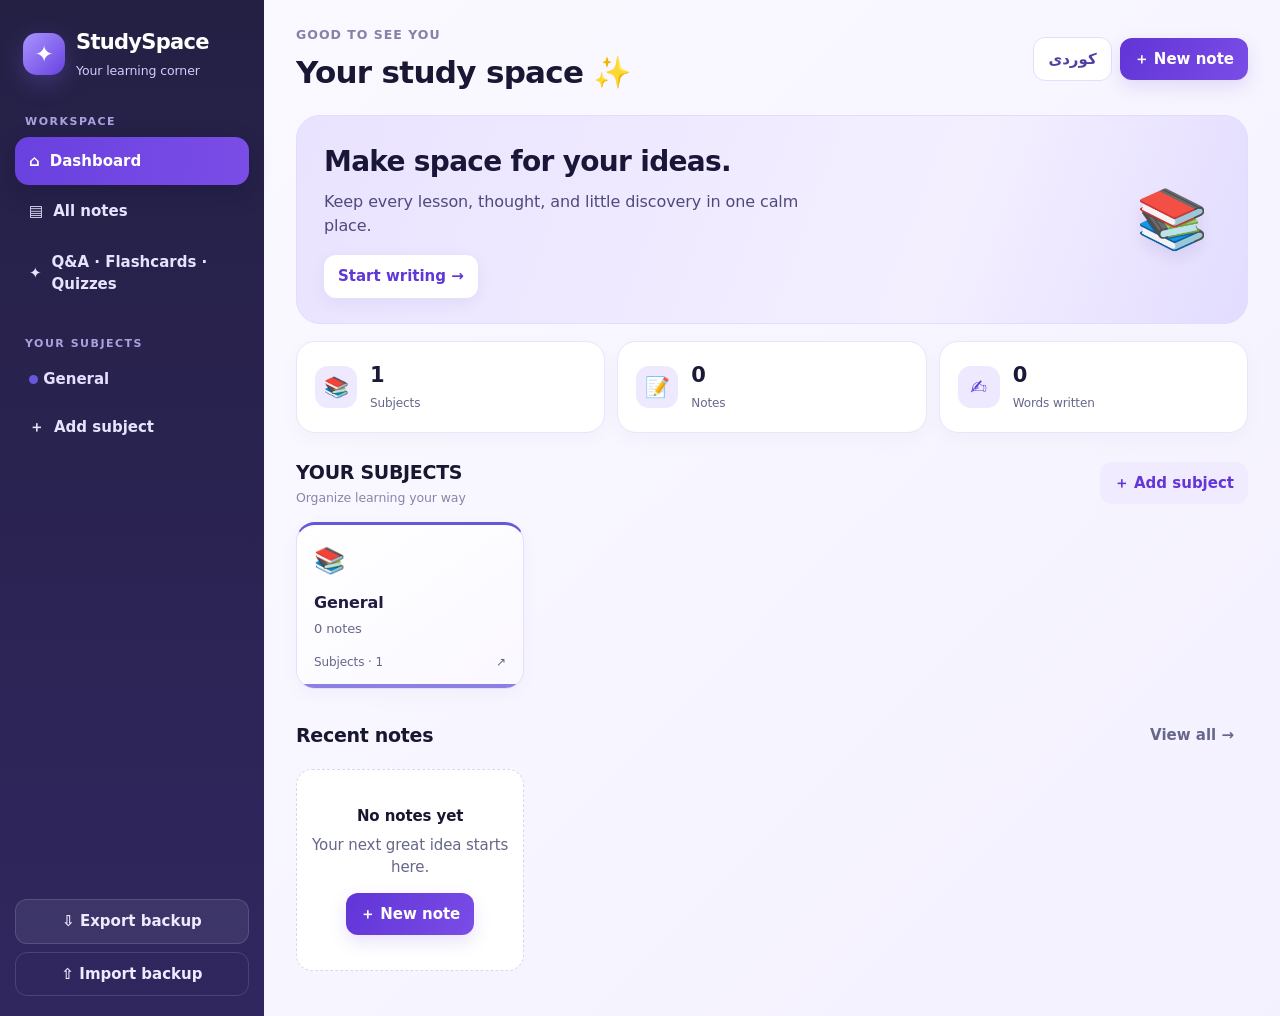
==== index.html @ 2d8bb954 "Add files via upload" ====
<!doctype html>
<html lang="en">
<head>
<meta charset="utf-8">
<meta name="viewport" content="width=device-width, initial-scale=1">
<meta name="theme-color" content="#6757d9">
<title>StudySpace — Your learning corner</title>
<style>
:root{--bg:#f7f7f9;--panel:#fff;--ink:#22232b;--muted:#777987;--line:#e8e8ed;--accent:#6558d3;--accent2:#9185f0;--soft:#efedff;--shadow:0 10px 28px #24243a0a}
*{box-sizing:border-box}body{margin:0;background:var(--bg);color:var(--ink);font:15px/1.5 Inter,ui-sans-serif,system-ui,-apple-system,Segoe UI,Roboto,sans-serif;letter-spacing:-.1px}button,input,textarea,select{font:inherit}button{cursor:pointer;border:0;border-radius:12px;padding:10px 14px;background:var(--soft);color:var(--accent);font-weight:650}button.primary{background:var(--accent);color:white}button.ghost{background:transparent;color:var(--muted)}button.danger{color:#c03a57;background:#fff0f3}.app{min-height:100vh;display:grid;grid-template-columns:250px 1fr}.sidebar{background:#fff;border-right:1px solid var(--line);padding:24px 16px;display:flex;flex-direction:column;gap:22px}.brand{display:flex;gap:11px;align-items:center;padding:0 8px}.logo{width:42px;height:42px;background:linear-gradient(135deg,#6757d9,#a69afa);border-radius:14px;color:white;display:grid;place-items:center;font-size:23px;box-shadow:0 8px 20px #6757d933}.brand h1{font-size:18px;margin:0}.brand small{color:var(--muted)}.nav-label{font-size:11px;letter-spacing:1.5px;color:#9a9caf;font-weight:800;padding:0 10px;margin-bottom:6px}.navbtn{display:flex;width:100%;gap:10px;align-items:center;text-align:left;background:transparent;color:#656980;padding:12px;border-radius:12px;margin:2px 0}.navbtn.active{background:var(--soft);color:var(--accent);font-weight:750}.navbtn:hover,.subject-row button:first-child:hover{background:#f0eff8}.subjects{display:flex;flex-direction:column;gap:3px}.subject-row{display:flex;align-items:center;gap:7px}.subject-row button:first-child{flex:1;text-align:left;background:transparent;color:#62657b;font-weight:550;overflow:hidden;text-overflow:ellipsis}.subject-row button:first-child.active{background:#f4f2ff;color:var(--accent)}.dot{width:9px;height:9px;border-radius:50%;display:inline-block;flex-shrink:0}.side-bottom{margin-top:auto;display:grid;gap:8px}.main{min-width:0;padding:30px clamp(16px,4vw,52px) 48px;max-width:1500px;width:100%;margin:0 auto}.topbar{display:flex;justify-content:space-between;align-items:center;gap:12px;margin-bottom:30px}.greeting small{color:var(--muted)}.greeting h2{font-size:clamp(23px,3vw,31px);margin:3px 0 0;letter-spacing:-.7px}.top-actions{display:flex;gap:8px;align-items:center}.lang{background:white;border:1px solid var(--line);color:var(--ink)}.search{display:flex;align-items:center;gap:8px;background:#fff;border:1px solid var(--line);border-radius:14px;padding:0 13px;max-width:350px;width:100%}.search input{border:0;outline:0;padding:12px 0;width:100%;background:transparent}.welcome{border-radius:24px;padding:30px 32px;background:radial-gradient(circle at 90% 15%,#b8adff66,transparent 32%),linear-gradient(115deg,#5145c7,#8174e8);color:white;display:flex;justify-content:space-between;align-items:center;gap:20px;box-shadow:0 16px 30px #6757d926}.welcome h3{font-size:22px;margin:0 0 7px}.welcome p{margin:0;color:#eeebff;max-width:480px}.welcome button{background:white;color:var(--accent);margin-top:17px}.welcome-art{font-size:64px;opacity:.92;padding:0 12px}.section-head{display:flex;align-items:center;justify-content:space-between;gap:12px;margin:28px 0 14px}.section-head h3{margin:0;font-size:18px}.section-head small{color:var(--muted)}.stats{display:grid;grid-template-columns:repeat(3,minmax(0,1fr));gap:14px;margin-top:18px}.stat,.subject-card,.note-card{background:white;border:1px solid var(--line);border-radius:18px;padding:18px;box-shadow:var(--shadow)}.stat{display:flex;align-items:center;gap:13px}.stat-icon{width:42px;height:42px;display:grid;place-items:center;border-radius:13px;background:var(--soft);font-size:20px}.stat strong{display:block;font-size:21px}.stat span{color:var(--muted);font-size:12px}.subject-grid,.note-grid{display:grid;grid-template-columns:repeat(auto-fill,minmax(190px,1fr));gap:14px}.subject-card{cursor:pointer;transition:.15s;border-top:3px solid var(--card-color,var(--accent))}.subject-card:hover,.note-card:hover{transform:translateY(-2px)}.subject-card .emoji{font-size:25px}.subject-card h4{margin:12px 0 4px;font-size:16px}.subject-card p,.note-card p{color:var(--muted);font-size:13px;margin:0}.subject-card footer{display:flex;justify-content:space-between;align-items:center;margin-top:18px;color:var(--muted);font-size:12px}.note-card{cursor:pointer}.note-card h4{margin:0 0 8px}.note-card .preview{white-space:pre-wrap;display:-webkit-box;-webkit-line-clamp:3;-webkit-box-orient:vertical;overflow:hidden;min-height:54px}.note-card footer{display:flex;justify-content:space-between;gap:8px;align-items:center;margin-top:16px;color:var(--muted);font-size:12px}.empty{padding:35px 15px;text-align:center;color:var(--muted);background:#fff;border:1px dashed #d9d7ec;border-radius:16px}.empty strong{display:block;color:var(--ink);margin-bottom:6px}.hidden{display:none!important}.editor{background:white;border:1px solid var(--line);border-radius:18px;overflow:hidden;box-shadow:var(--shadow)}.editor-head{padding:14px;display:flex;gap:9px;align-items:center;flex-wrap:wrap;border-bottom:1px solid var(--line)}.editor-head input{flex:1;min-width:150px;border:1px solid var(--line);border-radius:10px;padding:10px 12px;outline-color:var(--accent)}.editor-head select{border:1px solid var(--line);border-radius:10px;padding:10px;background:#fff;max-width:180px}.toolbar{padding:12px 14px;display:flex;gap:7px;flex-wrap:wrap;border-bottom:1px solid var(--line);align-items:center;background:#fdfdff}.toolbar button{padding:8px 11px;font-size:13px;border:1px solid transparent}.toolbar button:hover{background:#e7e3ff}.toolbar .tool-divider{height:25px;width:1px;background:var(--line);margin:0 3px}.toolbar button.selected{background:var(--accent);color:white}.toolbar input[type=color]{width:34px;height:34px;border:0;padding:0;background:none}.write-area{padding:18px;display:grid;grid-template-columns:1fr;gap:12px}.write-area textarea,.rich-editor{width:100%;min-height:250px;resize:vertical;border:1px solid var(--line);border-radius:14px;padding:18px;outline-color:var(--accent);line-height:1.85;font-size:16px;color:#292a36;background:#fff}.rich-editor:empty:before{content:attr(data-placeholder);color:#a0a1ae;pointer-events:none}.rich-editor:focus{border-color:#c8c1ff;box-shadow:0 0 0 3px #efedff}.rich-editor ul,.rich-editor ol{padding-left:25px}.rich-editor[contenteditable=true]{white-space:pre-wrap;overflow-wrap:anywhere}.canvas-wrap{border:1px solid var(--line);border-radius:12px;overflow:hidden;background-color:#fff;background-image:linear-gradient(#edf0f8 1px,transparent 1px);background-size:100% 30px;touch-action:none}.canvas-wrap canvas{width:100%;height:310px;display:block;touch-action:none}.editor-foot{padding:12px 16px;background:#fafaff;color:var(--muted);font-size:12px;display:flex;justify-content:space-between;gap:10px;flex-wrap:wrap}.toast{position:fixed;bottom:20px;left:50%;transform:translateX(-50%);background:#24223d;color:white;padding:12px 18px;border-radius:12px;box-shadow:var(--shadow);z-index:5}.modal-backdrop{position:fixed;inset:0;background:#19172d66;display:grid;place-items:center;padding:18px;z-index:10}.modal{background:white;border-radius:18px;padding:22px;width:min(430px,100%);box-shadow:0 24px 80px #0002}.modal h3{margin:0 0 15px}.modal input,.modal select{width:100%;padding:12px;border:1px solid var(--line);border-radius:10px;margin:7px 0 14px}.modal-actions{display:flex;justify-content:flex-end;gap:8px}.mobile-menu{display:none}
[dir=rtl] body,[dir=rtl] .navbtn,[dir=rtl] .subject-row button:first-child{text-align:right}[dir=rtl] .app{grid-template-columns:250px 1fr}[dir=rtl] .sidebar{border-right:0;border-left:1px solid var(--line)}[dir=rtl] .brand{flex-direction:row}
@media(max-width:760px){.app{display:block}.sidebar{display:none;position:fixed;z-index:20;inset:0 auto 0 0;width:260px;box-shadow:0 0 0 100vw #14122555;overflow:auto}.sidebar.open{display:flex}.mobile-menu{display:inline-flex}.main{padding:18px 14px 35px}.topbar{align-items:flex-start;flex-wrap:wrap;margin-bottom:20px}.top-actions{margin-left:auto}.welcome{padding:20px}.welcome-art{font-size:42px;padding:0}.stats{grid-template-columns:1fr 1fr}.stat:last-child{grid-column:1/-1}.subject-grid,.note-grid{grid-template-columns:repeat(2,minmax(0,1fr))}.subject-card{padding:13px}.subject-card footer{flex-wrap:wrap}.greeting h2{font-size:23px}[dir=rtl] .sidebar{inset:0 0 0 auto}[dir=rtl] .top-actions{margin-left:0;margin-right:auto}}
@media(max-width:400px){.subject-grid,.note-grid{grid-template-columns:1fr}.welcome-art{display:none}.stats{gap:8px}.stat{padding:12px}.stat-icon{width:34px;height:34px}}

/* StudySpace dashboard refresh */
:root{--bg:#f8f7ff;--panel:#fff;--ink:#17172f;--muted:#66678a;--line:#e4e0fb;--accent:#6335db;--accent2:#a99af8;--soft:#f0ebff;--shadow:0 12px 30px #33206e0d}
body{background:linear-gradient(135deg,#fbfaff,#f4f1ff);color:var(--ink)}
.app{grid-template-columns:264px minmax(0,1fr)}
.sidebar{background:linear-gradient(180deg,#242044 0%,#30275f 100%);border-right:0;color:#fff;padding:27px 15px 20px;gap:25px}
.brand{padding:0 8px 8px}.logo{background:linear-gradient(135deg,#a995ff,#6941df);box-shadow:0 8px 24px #8a6cff44}
.brand h1{color:#fff;font-size:21px;letter-spacing:-.7px}.brand small{color:#d3ccff}
.nav-label{color:#aaa2df}.navbtn{color:#e7e3ff;border-radius:14px;padding:13px 14px}.navbtn.active{background:linear-gradient(100deg,#6941df,#7b4de7);color:white;box-shadow:0 8px 22px #160e3a44}.navbtn:hover{background:#ffffff17;color:white}
.subject-row button:first-child{color:#e5e0ff}.subject-row button:first-child.active{background:#ffffff18;color:white}
.side-bottom button{background:#ffffff12;color:#eeeaff;border:1px solid #ffffff22}.side-bottom button.ghost{background:transparent}
.main{max-width:1600px;padding:23px clamp(15px,2.5vw,38px) 45px}
.topbar{margin-bottom:20px}.greeting small{color:#8581a8;letter-spacing:1px;font-weight:750}.greeting h2{font-size:clamp(24px,2.5vw,31px);color:#191733}
.search{max-width:460px;border-color:#ded8ff;box-shadow:0 3px 12px #5c3bb80a}.search:focus-within{border-color:#9d8af8;box-shadow:0 0 0 3px #eee9ff}
button{transition:transform .16s ease,box-shadow .16s ease,background .16s ease}button:hover{transform:translateY(-1px)}button.primary{background:linear-gradient(120deg,#6034d6,#7b4de7);box-shadow:0 7px 18px #6335db25;color:#fff}
.lang{background:#fff;border-color:#e3defb;color:#5140a2}
.welcome{background:linear-gradient(110deg,#e9e3ff,#f4efff 68%,#e2dcff);color:#191638;border:1px solid #e3dcff;box-shadow:none;padding:25px 27px;border-radius:24px;min-height:142px}
.welcome h3{font-size:clamp(21px,2.2vw,28px);letter-spacing:-.7px}.welcome p{color:#4f4a7c;font-size:16px}.welcome button{background:#fff;color:#5f38d5;box-shadow:0 5px 16px #5535aa12}
.welcome-art{font-size:58px;filter:drop-shadow(0 8px 8px #4a2e8a1c)}
.stats{margin-top:17px;gap:12px}.stat,.subject-card,.note-card{border-color:#e9e5fb;border-radius:19px;box-shadow:0 6px 20px #34205c08}
.stat-icon{background:#eee9ff;color:#6038d8}.stat strong{color:#1b1938}
.section-head{margin:25px 0 13px}.section-head h3{font-size:19px;letter-spacing:-.3px}.section-head small{color:#8985a8}
.subject-grid,.note-grid{gap:13px}.subject-card{position:relative;overflow:hidden;padding:17px;background:linear-gradient(145deg,#fff,#faf8ff);border:1px solid #e5defe;border-top:3px solid var(--card-color,var(--accent));min-height:150px}
.subject-card:after{content:"";position:absolute;bottom:0;left:0;width:100%;height:4px;background:var(--card-color,var(--accent));opacity:.75}
.subject-card h4{font-size:16px;color:#211c42}.subject-card footer{margin-top:14px}
.note-card{padding:17px;background:#fff}.note-card h4{color:#211c42}.note-card:hover,.subject-card:hover{transform:translateY(-3px);box-shadow:0 13px 28px #4930a012;border-color:#d4c9ff}
.editor{border-color:#e4defb;border-radius:20px;box-shadow:0 10px 32px #33206e0c}.editor-head{background:#fff}.toolbar{background:#faf9ff}.toolbar button{border-radius:10px}.toolbar button:hover{background:#eae4ff}.toolbar button.selected{background:#6335db;color:#fff}
.write-area{background:#fff}.rich-editor{border-color:#e5e0f5;border-radius:15px}.canvas-wrap{border-color:#e0daf7;background-image:linear-gradient(#e9e5fa 1px,transparent 1px),linear-gradient(90deg,#e9e5fa 1px,transparent 1px);background-size:24px 24px}
.editor-foot{background:#faf9ff}
.modal{border:1px solid #e8e1ff}.toast{background:#282044}
@media(max-width:760px){.app{display:block}.sidebar{background:linear-gradient(180deg,#242044,#30275f)}.main{padding:16px 13px 32px}.welcome{padding:20px;border-radius:20px}.welcome-art{font-size:42px}.topbar{gap:10px}.greeting h2{font-size:22px}.stats{grid-template-columns:repeat(3,minmax(0,1fr))}.stat{padding:10px;gap:8px}.stat strong{font-size:18px}.stat span{font-size:11px}.subject-grid,.note-grid{grid-template-columns:repeat(2,minmax(0,1fr))}}
@media(max-width:390px){.stats{grid-template-columns:1fr 1fr}.stat:last-child{grid-column:1/-1}.subject-grid,.note-grid{grid-template-columns:1fr}}


.study-stats{display:grid;grid-template-columns:repeat(3,minmax(0,1fr));gap:12px;margin:16px 0 22px}
.study-layout{display:grid;grid-template-columns:repeat(2,minmax(0,1fr));gap:16px}
.study-panel{background:#fff;border:1px solid #e5defb;border-radius:20px;padding:20px;box-shadow:0 8px 24px #33206e0a;min-width:0}
.study-panel h3{margin:0 0 15px;font-size:18px}.study-panel label{display:block;font-weight:650;font-size:13px;margin:12px 0 5px;color:#514a78}
.study-panel input,.study-panel textarea,.study-panel select,.quiz-q input,.quiz-q select{width:100%;padding:11px 12px;border:1px solid #e2dcf6;border-radius:11px;background:#fcfbff;color:#211c42;outline-color:#9c88f3}
.study-panel textarea{resize:vertical}.study-actions{display:flex;flex-wrap:wrap;gap:8px;margin-top:14px}.study-help{color:#77728f;font-size:13px}
.study-list,.quiz-list{display:grid;grid-template-columns:repeat(auto-fill,minmax(240px,1fr));gap:12px}
.study-item,.quiz-card{border:1px solid #e7e1fa;background:#fff;border-radius:16px;padding:16px;box-shadow:0 5px 15px #35206408}
.study-item h4,.quiz-card h4{margin:0 0 8px;color:#292044}.study-item p{margin:6px 0;white-space:pre-wrap;overflow-wrap:anywhere}.study-item .answer{background:#f7f4ff;border-radius:10px;padding:10px;color:#514775}.study-item footer,.quiz-card footer{display:flex;justify-content:space-between;align-items:center;gap:8px;margin-top:12px;color:#77728f;font-size:12px}
.flash-area{display:grid;grid-template-columns:repeat(auto-fill,minmax(220px,1fr));gap:12px}.flash-card{border:1px solid #dcd2ff;border-radius:18px;padding:20px;background:linear-gradient(145deg,#fff,#f1edff);min-height:150px;cursor:pointer}.flash-card strong{display:block;color:#4d32b5;margin-bottom:10px}.flash-card p{margin:0;white-space:pre-wrap}.quiz-q{padding:12px;background:#faf8ff;border-radius:12px;margin:12px 0;border:1px solid #e9e3fb}.quiz-q label{margin-top:7px}.quiz-q button{margin-top:8px}.quiz-option{display:flex;gap:9px;align-items:flex-start;background:#faf8ff;padding:10px;border:1px solid #e9e3fb;border-radius:10px;margin:7px 0}.quiz-option input{width:auto;margin-top:5px}.quiz-result{font-size:18px;font-weight:750;color:#5735cb;background:#f1edff;border-radius:12px;padding:14px;margin:12px 0}
@media(max-width:760px){.study-layout{grid-template-columns:1fr}.study-stats{gap:8px}.study-stats .stat{padding:10px}.study-stats .stat strong{font-size:18px}}

</style>
</head>
<body>
<div class="app">
<aside class="sidebar" id="sidebar">
  <div class="brand"><div class="logo">✦</div><div><h1>StudySpace</h1><small id="brandSub">Your learning corner</small></div></div>
  <div><div class="nav-label" data-i18n="workspace">WORKSPACE</div>
    <button class="navbtn active" id="navHome" onclick="showHome()">⌂ <span data-i18n="dashboard">Dashboard</span></button>
    <button class="navbtn" id="navNotes" onclick="showNotes()">▤ <span data-i18n="allNotes">All notes</span></button>
    <button class="navbtn" id="navStudy" onclick="showStudy()">✦ <span>Q&A · Flashcards · Quizzes</span></button>
  </div>
  <div><div class="nav-label" data-i18n="yourSubjects">YOUR SUBJECTS</div><div class="subjects" id="subjectList"></div>
    <button class="navbtn" onclick="openSubjectModal()">＋ <span data-i18n="addSubject">Add subject</span></button>
  </div>
  <div class="side-bottom"><button onclick="exportData()">⇩ <span data-i18n="backup">Export backup</span></button><button class="ghost" onclick="document.getElementById('importFile').click()">⇧ <span data-i18n="importBackup">Import backup</span></button><input id="importFile" class="hidden" type="file" accept=".json,application/json" onchange="importData(event)"></div>
</aside>
<main class="main">
<header class="topbar">
  <button class="mobile-menu" onclick="toggleSidebar()">☰</button>
  <div class="greeting"><small data-i18n="goodToSee">GOOD TO SEE YOU</small><h2 id="pageTitle">Your study space ✨</h2></div>
  <div class="top-actions"><button class="lang" id="langBtn" onclick="toggleLanguage()">کوردی</button><button class="primary" onclick="newNote()">＋ <span data-i18n="newNote">New note</span></button></div>
</header>
<section id="homeView">
  <div class="welcome"><div><h3 data-i18n="welcomeTitle">Make space for your ideas.</h3><p data-i18n="welcomeText">Keep every lesson, thought, and little discovery in one calm place.</p><button onclick="newNote()" data-i18n="startWriting">Start writing →</button></div><div class="welcome-art">📚</div></div>
  <div class="stats">
    <div class="stat"><div class="stat-icon">📚</div><div><strong id="statSubjects">0</strong><span data-i18n="subjects">Subjects</span></div></div>
    <div class="stat"><div class="stat-icon">📝</div><div><strong id="statNotes">0</strong><span data-i18n="notes">Notes</span></div></div>
    <div class="stat"><div class="stat-icon">✍️</div><div><strong id="statWords">0</strong><span data-i18n="wordsWritten">Words written</span></div></div>
  </div>
  <div class="section-head"><div><h3 data-i18n="yourSubjects">Your subjects</h3><small data-i18n="subjectHint">Organize learning your way</small></div><button onclick="openSubjectModal()">＋ <span data-i18n="addSubject">Add subject</span></button></div>
  <div class="subject-grid" id="subjectGrid"></div>
  <div class="section-head"><h3 data-i18n="recentNotes">Recent notes</h3><button class="ghost" onclick="showNotes()" data-i18n="viewAll">View all →</button></div>
  <div class="note-grid" id="recentGrid"></div>
</section>
<section id="notesView" class="hidden">
  <div class="section-head"><div><h3 id="notesHeading">All notes</h3><small data-i18n="notesHint">Your ideas, all together</small></div><div class="search">⌕ <input id="searchInput" placeholder="Search notes..." oninput="renderNotes()"></div></div>
  <div class="note-grid" id="allNotesGrid"></div>
</section>
<section id="editorView" class="hidden">
  <div class="section-head"><div><h3 data-i18n="notebook">Notebook</h3><small data-i18n="notebookHint">Type, draw, and highlight ideas</small></div><button class="ghost" onclick="backFromEditor()">← <span data-i18n="back">Back</span></button></div>
  <div class="editor">
    <div class="editor-head"><input id="noteTitle" placeholder="Untitled note" maxlength="140" oninput="saveCurrent(false)"><select id="noteSubject" onchange="saveCurrent(false)"></select><button class="primary" onclick="saveCurrent(true)">✓ <span data-i18n="save">Save</span></button></div>
    <div class="toolbar">
      <button id="toolType" class="selected" onclick="setTool('type')" data-i18n="typing">⌨ Type</button>
      <span class="tool-divider"></span>
      <button title="Bold" onclick="formatText('bold')"><b>B</b></button>
      <button title="Italic" onclick="formatText('italic')"><i>I</i></button>
      <button title="Underline" onclick="formatText('underline')"><u>U</u></button>
      <button title="Highlight selected text" onclick="formatText('hiliteColor','#fff176')">🖍 Text highlight</button>
      <button title="Bullet list" onclick="formatText('insertUnorderedList')">• List</button>
      <button title="Numbered list" onclick="formatText('insertOrderedList')">1. List</button>
      <span class="tool-divider"></span>
      <button id="toolPen" onclick="setTool('pen')" data-i18n="pen">✎ Pen</button>
      <button id="toolHighlighter" onclick="setTool('highlighter')" data-i18n="highlighter">▰ Highlighter</button>
      <button id="toolEraser" onclick="setTool('eraser')" data-i18n="eraser">⌫ Eraser</button>
      <label title="Ink color"><input id="inkColor" type="color" value="#35314d" onchange="setInk(this.value)"></label>
      <button onclick="undoDraw()" data-i18n="undo">↶ Undo</button><button onclick="clearDraw()" data-i18n="clearDrawing">Clear drawing</button>
    </div>
    <div class="write-area"><div id="noteBody" class="rich-editor" contenteditable="true" role="textbox" aria-multiline="true" data-placeholder="Start writing your notes here..." oninput="saveCurrent(false)"></div>
      <div><div style="font-size:13px;font-weight:700;margin:0 0 8px" data-i18n="drawingPad">Drawing pad</div><div class="canvas-wrap"><canvas id="drawCanvas"></canvas></div></div>
    </div>
    <div class="editor-foot"><span id="saveStatus">Saved on this device</span><span data-i18n="localNotice">Stored in this browser on this device</span></div>
  </div>
</section>

<section id="studyView" class="hidden">
  <div class="section-head"><div><h3>Study Center</h3><small>Questions, answers, flashcards, quizzes, and your progress</small></div></div>
  <div class="study-stats">
    <div class="stat"><div class="stat-icon">❔</div><div><strong id="qaCount">0</strong><span>Questions & answers</span></div></div>
    <div class="stat"><div class="stat-icon">🃏</div><div><strong id="flashCount">0</strong><span>Flashcards</span></div></div>
    <div class="stat"><div class="stat-icon">🏆</div><div><strong id="bestScore">—</strong><span>Best quiz score</span></div></div>
  </div>
  <div class="study-layout">
    <div class="study-panel">
      <h3>✍️ Create a question & answer</h3>
      <label for="qaSubject">Subject</label><select id="qaSubject"></select>
      <label for="qaQuestion">Question</label><textarea id="qaQuestion" rows="2" placeholder="Write a question..."></textarea>
      <label for="qaAnswer">Answer</label><textarea id="qaAnswer" rows="3" placeholder="Write the answer..."></textarea>
      <div class="study-actions"><button class="primary" onclick="addStudyItem('qa')">Save Q&amp;A</button><button onclick="addStudyItem('flash')">Save as flashcard</button></div>
    </div>
    <div class="study-panel">
      <h3>🧠 Create a quiz</h3>
      <label for="quizTitle">Quiz title</label><input id="quizTitle" placeholder="e.g. English grammar review">
      <label for="quizSubject">Subject</label><select id="quizSubject"></select>
      <div id="quizQuestions"></div>
      <button onclick="addQuizQuestion()">＋ Add question</button>
      <button class="primary" onclick="saveQuiz()">Save quiz</button>
      <p class="study-help">Each quiz question has one correct answer and three choices.</p>
    </div>
  </div>
  <div class="section-head"><h3>📚 Questions &amp; Answers</h3><small>Saved on this device</small></div>
  <div id="qaList" class="study-list"></div>
  <div class="section-head"><h3>🃏 Flashcards</h3><button onclick="startFlashcards()">Study flashcards</button></div>
  <div id="flashArea" class="flash-area"><p class="study-help">Your flashcards will appear here. Tap “Study flashcards” to practice.</p></div>
  <div class="section-head"><h3>🏆 Your quizzes</h3><small id="quizProgress">No attempts yet</small></div>
  <div id="quizList" class="quiz-list"></div>
  <div id="quizRunner" class="study-panel hidden"></div>
</section>
</main>
</div>
<div id="modalRoot"></div><div id="toastRoot"></div>
<script>
const I18N={
 en:{workspace:"WORKSPACE",dashboard:"Dashboard",allNotes:"All notes",yourSubjects:"YOUR SUBJECTS",addSubject:"Add subject",backup:"Export backup",importBackup:"Import backup",goodToSee:"GOOD TO SEE YOU",newNote:"New note",welcomeTitle:"Make space for your ideas.",welcomeText:"Keep every lesson, thought, and little discovery in one calm place.",startWriting:"Start writing →",subjects:"Subjects",notes:"Notes",wordsWritten:"Words written",subjectHint:"Organize learning your way",recentNotes:"Recent notes",viewAll:"View all →",notesHint:"Your ideas, all together",notebook:"Notebook",notebookHint:"Type, draw, and highlight ideas",back:"Back",save:"Save",typing:"⌨ Type",pen:"✎ Pen",highlighter:"▰ Highlighter",eraser:"⌫ Eraser",undo:"↶ Undo",clearDrawing:"Clear drawing",drawingPad:"Drawing pad",localNotice:"Stored in this browser on this device",search:"Search notes...",untitled:"Untitled note",notePlaceholder:"Start writing your notes here...",emptySubjects:"No subjects yet",emptySubjectsText:"Create your first subject to get organized.",emptyNotes:"No notes yet",emptyNotesText:"Your next great idea starts here.",createSubject:"Create a subject",subjectName:"Subject name",chooseColor:"Choose a color",cancel:"Cancel",create:"Create",deleteSubject:"Delete subject",confirmDelete:"Delete this subject? Notes inside it will move to General.",general:"General",saved:"Saved on this device",exported:"Backup exported",imported:"Backup imported",invalidFile:"That file could not be imported.",drawing:"Drawing",deleteNote:"Delete note",confirmDeleteNote:"Delete this note permanently?",searchPlaceholder:"Search notes...",words:"words",noMatch:"No matching notes",chooseSubject:"Choose subject",untitledSubject:"Untitled subject",confirmClear:"Clear the whole drawing?",language:"کوردی"},
 ku:{workspace:"شوێنی کار",dashboard:"پەڕەی سەرەکی",allNotes:"هەموو تێبینییەکان",yourSubjects:"بابەتەکانت",addSubject:"زیادکردنی بابەت",backup:"هەناردەکردنی پاشەکەوت",importBackup:"هاوردەکردنی پاشەکەوت",goodToSee:"خۆشحاڵین بە بینینت",newNote:"تێبینیی نوێ",welcomeTitle:"شوێنێک بۆ بیرۆکەکانت.",welcomeText:"وانە و بیرۆکەکانت لە شوێنێکی ئارامدا کۆبکەرەوە.",startWriting:"دەست بە نووسین بکە ←",subjects:"بابەت",notes:"تێبینی",wordsWritten:"وشەی نووسراو",subjectHint:"خوێندنەوەکەت ڕێکبخە",recentNotes:"تێبینییە نوێکان",viewAll:"بینینی هەموویان ←",notesHint:"هەموو بیرۆکەکانت لە یەک شوێن",notebook:"دەفتەر",notebookHint:"بنووسە، وێنە بکێشە و نیشانە بکە",back:"گەڕانەوە",save:"پاشەکەوت",typing:"⌨ نووسین",pen:"✎ قەڵەم",highlighter:"▰ هایلایتەر",eraser:"⌫ سڕینەوە",undo:"↶ پاشگەزبوونەوە",clearDrawing:"پاککردنەوەی وێنە",drawingPad:"شوێنی کێشان",localNotice:"لە وێبگەڕی ئەم ئامێرەدا هەڵدەگیرێت",search:"گەڕان بەدوای تێبینییەکاندا...",untitled:"تێبینیی بێ ناونیشان",notePlaceholder:"لێرە دەست بە نووسینی تێبینییەکانت بکە...",emptySubjects:"هێشتا بابەتت نییە",emptySubjectsText:"یەکەم بابەتت دروست بکە.",emptyNotes:"هێشتا تێبینی نییە",emptyNotesText:"بیرۆکەی داهاتووت لێرە دەست پێدەکات.",createSubject:"دروستکردنی بابەت",subjectName:"ناوی بابەت",chooseColor:"هەڵبژاردنی ڕەنگ",cancel:"پاشگەزبوونەوە",create:"دروستکردن",deleteSubject:"سڕینەوەی بابەت",confirmDelete:"ئەم بابەتە بسڕدرێتەوە؟ تێبینییەکان دەچنە گشتی.",general:"گشتی",saved:"لەسەر ئەم ئامێرە پاشەکەوت کرا",exported:"پاشەکەوت هەناردە کرا",imported:"پاشەکەوت هاوردە کرا",invalidFile:"ئەم فایلە نەتوانرا هاوردە بکرێت.",drawing:"کێشان",deleteNote:"سڕینەوەی تێبینی",confirmDeleteNote:"ئەم تێبینییە بە تەواوی بسڕدرێتەوە؟",searchPlaceholder:"گەڕان بەدوای تێبینییەکاندا...",words:"وشە",noMatch:"هیچ تێبینییەک نەدۆزرایەوە",chooseSubject:"بابەت هەڵبژێرە",untitledSubject:"بابەتی بێ ناو",confirmClear:"هەموو کێشانەکە پاک بکرێتەوە؟",language:"English"}
};
const COLORS=["#6757d9","#e87956","#2ca58d","#d7a12b","#5185d8","#ce6c9b","#8b91a7"];
const EMOJIS=["📘","🧪","🌍","🧮","🎨","🧠","📝","💡"];
let lang=localStorage.getItem("ss_lang")||"en", view="home", currentNoteId=null, activeSubject=null, tool="type", ink="#35314d", strokes=[], currentStroke=null, canvasReady=false;
let data=loadData();
data.studyItems=Array.isArray(data.studyItems)?data.studyItems:[];data.quizzes=Array.isArray(data.quizzes)?data.quizzes:[];data.quizAttempts=Array.isArray(data.quizAttempts)?data.quizAttempts:[];
function defaultData(){return {subjects:[{id:"general",name:"General",color:COLORS[0],emoji:"📚"}],notes:[]}}
function loadData(){try{const d=JSON.parse(localStorage.getItem("studyspace_data")||"null");if(d&&Array.isArray(d.subjects)&&Array.isArray(d.notes)){if(!d.subjects.some(s=>s.id==="general"))d.subjects.unshift({id:"general",name:"General",color:COLORS[0],emoji:"📚"});return d}}catch(e){}return defaultData()}
function persist(){try{localStorage.setItem("studyspace_data",JSON.stringify(data));return true}catch(e){toast("Storage is full. Export a backup and remove old notes.");return false}}
function t(k){return (I18N[lang]||I18N.en)[k]||I18N.en[k]||k}
function esc(s){return String(s??"").replace(/[&<>"']/g,c=>({"&":"&amp;","<":"&lt;",">":"&gt;",'"':"&quot;","'":"&#39;"}[c]))}
function plainText(s){return String(s||"").replace(/<br\s*\/?\s*>/gi," ").replace(/<\/(p|div|li|h[1-6])>/gi," ").replace(/<[^>]*>/g," ").replace(/&nbsp;/gi," ").replace(/&amp;/g,"&").replace(/&lt;/g,"<").replace(/&gt;/g,">")}
function words(s){return (plainText(s).trim().match(/\S+/g)||[]).length}
function subjectName(id){return data.subjects.find(s=>s.id===id)?.name||t("general")}
function notePreview(n){return plainText(n.body||"").trim()||"✍️ "+t("drawing")}
function dateText(v){try{return new Date(v).toLocaleDateString(lang==="ku"?"ckb-IQ":"en-US",{month:"short",day:"numeric"})}catch(e){return ""}}
function applyLanguage(){document.documentElement.lang=lang==="ku"?"ckb":"en";document.documentElement.dir=lang==="ku"?"rtl":"ltr";document.querySelectorAll("[data-i18n]").forEach(el=>{const k=el.dataset.i18n;el.textContent=t(k)});document.getElementById("langBtn").textContent=t("language");document.getElementById("noteTitle").placeholder=t("untitled");document.getElementById("noteBody").dataset.placeholder=t("notePlaceholder");document.getElementById("searchInput").placeholder=t("searchPlaceholder");document.getElementById("brandSub").textContent=lang==="ku"?"شوێنی تایبەتی فێربوون":"Your learning corner";renderAll()}
function toggleLanguage(){lang=lang==="en"?"ku":"en";localStorage.setItem("ss_lang",lang);applyLanguage()}
function toggleSidebar(){document.getElementById("sidebar").classList.toggle("open")}
function showView(v){view=v;["homeView","notesView","editorView","studyView"].forEach(id=>document.getElementById(id).classList.toggle("hidden",id!==v+"View"));document.getElementById("navHome").classList.toggle("active",v==="home");document.getElementById("navNotes").classList.toggle("active",v==="notes");document.getElementById("navStudy").classList.toggle("active",v==="study");document.getElementById("sidebar").classList.remove("open");if(v==="home")document.getElementById("pageTitle").textContent="Your study space ✨";if(v==="notes")document.getElementById("pageTitle").textContent=t("allNotes");if(v==="editor")document.getElementById("pageTitle").textContent=t("notebook");if(v==="study")document.getElementById("pageTitle").textContent="Study Center"}
function showHome(){activeSubject=null;showView("home");renderAll()}
function showNotes(subjectId=null){activeSubject=subjectId;showView("notes");document.getElementById("notesHeading").textContent=subjectId?subjectName(subjectId):t("allNotes");renderNotes()}
function renderAll(){renderSubjects();renderHome();renderNotes();if(view==="editor")fillSubjectSelect()}
function renderSubjects(){const list=document.getElementById("subjectList"),grid=document.getElementById("subjectGrid");list.innerHTML=data.subjects.map(s=>`<div class="subject-row"><button onclick="showNotes('${s.id}')" class="${activeSubject===s.id?'active':''}"><span class="dot" style="background:${s.color}"></span> ${esc(s.name)}</button>${s.id!=="general"?`<button class="ghost" title="${t("deleteSubject")}" onclick="deleteSubject('${s.id}')">⋯</button>`:""}</div>`).join("");grid.innerHTML=data.subjects.length?data.subjects.map((s,i)=>{const count=data.notes.filter(n=>n.subjectId===s.id).length;return `<article class="subject-card" style="--card-color:${s.color}" onclick="showNotes('${s.id}')"><div class="emoji">${s.emoji||EMOJIS[i%EMOJIS.length]}</div><h4>${esc(s.name)}</h4><p>${count} ${t("notes").toLowerCase()}</p><footer><span>${t("subjects")} · ${i+1}</span><span>↗</span></footer></article>`}).join(""):`<div class="empty"><strong>${t("emptySubjects")}</strong>${t("emptySubjectsText")}</div>`}
function noteCard(n){return `<article class="note-card" onclick="openNote('${n.id}')"><h4>${esc(n.title||t("untitled"))}</h4><p class="preview">${esc(notePreview(n))}</p><footer><span>${esc(subjectName(n.subjectId))}</span><span>${dateText(n.updatedAt)}</span></footer></article>`}
function renderHome(){document.getElementById("statSubjects").textContent=data.subjects.length;document.getElementById("statNotes").textContent=data.notes.length;document.getElementById("statWords").textContent=data.notes.reduce((sum,n)=>sum+words(n.body||""),0).toLocaleString();const recent=[...data.notes].sort((a,b)=>b.updatedAt-a.updatedAt).slice(0,4);document.getElementById("recentGrid").innerHTML=recent.length?recent.map(noteCard).join():`<div class="empty"><strong>${t("emptyNotes")}</strong>${t("emptyNotesText")}<div style="margin-top:14px"><button class="primary" onclick="newNote()">＋ ${t("newNote")}</button></div></div>`}
function renderNotes(){const q=(document.getElementById("searchInput")?.value||"").toLowerCase();let list=[...data.notes].filter(n=>(!activeSubject||n.subjectId===activeSubject)&&(`${n.title} ${plainText(n.body)} ${subjectName(n.subjectId)}`).toLowerCase().includes(q)).sort((a,b)=>b.updatedAt-a.updatedAt);const el=document.getElementById("allNotesGrid");if(!el)return;el.innerHTML=list.length?list.map(noteCard).join():`<div class="empty"><strong>${q?t("noMatch"):t("emptyNotes")}</strong>${q?"":t("emptyNotesText")}<div style="margin-top:14px"><button class="primary" onclick="newNote()">＋ ${t("newNote")}</button></div></div>`;document.getElementById("notesHeading").textContent=activeSubject?subjectName(activeSubject):t("allNotes")}
function openSubjectModal(){document.getElementById("modalRoot").innerHTML=`<div class="modal-backdrop" onclick="if(event.target===this)closeModal()"><div class="modal"><h3>${t("createSubject")}</h3><label>${t("subjectName")}</label><input id="subjectNameInput" maxlength="60" placeholder="${t("subjectName")}"><label>${t("chooseColor")}</label><div style="display:flex;gap:10px;align-items:center;margin:7px 0 20px">${COLORS.map(c=>`<label><input type="radio" name="subjectColor" value="${c}" ${c===COLORS[0]?"checked":""} style="accent-color:${c};width:18px;height:18px"></label>`).join("")}</div><div class="modal-actions"><button class="ghost" onclick="closeModal()">${t("cancel")}</button><button class="primary" onclick="createSubject()">${t("create")}</button></div></div></div>`;setTimeout(()=>document.getElementById("subjectNameInput")?.focus(),80)}
function closeModal(){document.getElementById("modalRoot").innerHTML=""}
function createSubject(){const input=document.getElementById("subjectNameInput"),name=input.value.trim();if(!name){input.focus();return}const color=document.querySelector('input[name="subjectColor"]:checked')?.value||COLORS[0];data.subjects.push({id:"s"+Date.now(),name,color,emoji:EMOJIS[data.subjects.length%EMOJIS.length]});persist();closeModal();renderAll();toast(t("createSubject"))}
function deleteSubject(id){if(!confirm(t("confirmDelete")))return;data.notes.forEach(n=>{if(n.subjectId===id)n.subjectId="general"});data.subjects=data.subjects.filter(s=>s.id!==id);if(activeSubject===id)activeSubject=null;persist();renderAll();if(view==="notes")showNotes(activeSubject)}
function fillSubjectSelect(){const sel=document.getElementById("noteSubject");const old=sel.value;sel.innerHTML=data.subjects.map(s=>`<option value="${s.id}">${esc(s.name)}</option>`).join("");if(data.subjects.some(s=>s.id===old))sel.value=old;else if(activeSubject&&data.subjects.some(s=>s.id===activeSubject))sel.value=activeSubject;else sel.value="general"}
function newNote(){currentNoteId=null;strokes=[];document.getElementById("noteTitle").value="";document.getElementById("noteBody").innerHTML="";fillSubjectSelect();showView("editor");setTool("type");initCanvas();redraw();document.getElementById("noteTitle").focus();document.getElementById("saveStatus").textContent=t("saved")}
function openNote(id){const n=data.notes.find(x=>x.id===id);if(!n)return;currentNoteId=id;strokes=JSON.parse(JSON.stringify(n.strokes||[]));document.getElementById("noteTitle").value=n.title||"";document.getElementById("noteBody").innerHTML=n.body||"";fillSubjectSelect();document.getElementById("noteSubject").value=n.subjectId||"general";showView("editor");setTool("type");initCanvas();redraw();document.getElementById("saveStatus").textContent=t("saved")}
function saveCurrent(showMessage){if(view!=="editor")return;const now=Date.now();let n=data.notes.find(x=>x.id===currentNoteId);if(!n){n={id:"n"+now,title:"",body:"",subjectId:"general",strokes:[],createdAt:now,updatedAt:now};data.notes.unshift(n);currentNoteId=n.id}n.title=document.getElementById("noteTitle").value.trim()||t("untitled");n.body=document.getElementById("noteBody").innerHTML;n.subjectId=document.getElementById("noteSubject").value||"general";n.strokes=strokes;n.updatedAt=now;persist();document.getElementById("saveStatus").textContent=t("saved");renderHome();renderNotes();renderSubjects();if(showMessage)toast(t("saved"))}
function backFromEditor(){saveCurrent(false);showView("home");renderAll()}
function formatText(command,value=null){const editor=document.getElementById('noteBody');editor.focus();try{document.execCommand(command,false,value)}catch(e){}saveCurrent(false)}
function setTool(next){tool=next;["type","pen","highlighter","eraser"].forEach(x=>document.getElementById("tool"+x[0].toUpperCase()+x.slice(1)).classList.toggle("selected",tool===x));document.getElementById("drawCanvas").style.cursor=tool==="type"?"default":tool==="eraser"?"cell":"crosshair"}
function setInk(c){ink=c}
function initCanvas(){const canvas=document.getElementById("drawCanvas");const rect=canvas.getBoundingClientRect();const ratio=window.devicePixelRatio||1;canvas.width=Math.max(1,Math.round(rect.width*ratio));canvas.height=Math.max(1,Math.round(310*ratio));const ctx=canvas.getContext("2d");ctx.scale(ratio,ratio);canvasReady=true}
function redraw(){const canvas=document.getElementById("drawCanvas");if(!canvasReady||!canvas.width)return;const ctx=canvas.getContext("2d"),ratio=window.devicePixelRatio||1,w=canvas.width/ratio,h=canvas.height/ratio;ctx.clearRect(0,0,w,h);for(const s of strokes){if(!s.points?.length)continue;ctx.save();ctx.globalCompositeOperation=s.tool==="eraser"?"destination-out":"source-over";ctx.strokeStyle=s.tool==="highlighter"?s.color:s.color;ctx.globalAlpha=s.tool==="highlighter"?.25:1;ctx.lineWidth=s.tool==="highlighter"?18:s.tool==="eraser"?24:3;ctx.lineCap="round";ctx.lineJoin="round";ctx.beginPath();ctx.moveTo(s.points[0].x*w,s.points[0].y*h);for(let i=1;i<s.points.length;i++)ctx.lineTo(s.points[i].x*w,s.points[i].y*h);if(s.points.length===1)ctx.lineTo(s.points[0].x*w+.1,s.points[0].y*h+.1);ctx.stroke();ctx.restore()}}
function canvasPoint(e){const r=e.currentTarget.getBoundingClientRect();return{x:Math.min(1,Math.max(0,(e.clientX-r.left)/r.width)),y:Math.min(1,Math.max(0,(e.clientY-r.top)/r.height))}}
const canvas=document.getElementById("drawCanvas");
canvas.addEventListener("pointerdown",e=>{if(tool==="type")return;e.preventDefault();canvas.setPointerCapture(e.pointerId);currentStroke={tool,color:tool==="highlighter"?"#ffdb4d":ink,points:[canvasPoint(e)]};strokes.push(currentStroke);redraw()});
canvas.addEventListener("pointermove",e=>{if(!currentStroke)return;e.preventDefault();currentStroke.points.push(canvasPoint(e));redraw()});
function endStroke(){if(currentStroke){currentStroke=null;saveCurrent(false)}}canvas.addEventListener("pointerup",endStroke);canvas.addEventListener("pointercancel",endStroke);
function undoDraw(){strokes.pop();redraw();saveCurrent(false)}
function clearDraw(){if(!confirm(t("confirmClear")))return;strokes=[];redraw();saveCurrent(false)}
function exportData(){const blob=new Blob([JSON.stringify({version:1,exportedAt:new Date().toISOString(),data},null,2)],{type:"application/json"});const a=document.createElement("a");a.href=URL.createObjectURL(blob);a.download="studyspace-backup.json";a.click();URL.revokeObjectURL(a.href);toast(t("exported"))}
function importData(e){const file=e.target.files?.[0];if(!file)return;const reader=new FileReader();reader.onload=()=>{try{const obj=JSON.parse(reader.result),d=obj.data||obj;if(!Array.isArray(d.subjects)||!Array.isArray(d.notes))throw Error("invalid");data=d;if(!data.subjects.some(s=>s.id==="general"))data.subjects.unshift({id:"general",name:"General",color:COLORS[0],emoji:"📚"});persist();renderAll();toast(t("imported"))}catch(err){toast(t("invalidFile"))}e.target.value=""};reader.readAsText(file)}
function toast(msg){const root=document.getElementById("toastRoot");root.innerHTML=`<div class="toast">${esc(msg)}</div>`;setTimeout(()=>root.innerHTML="",2300)}
window.addEventListener("resize",()=>{if(view==="editor"){const old=strokes;initCanvas();strokes=old;redraw()}});
function renderAllAfterLang(){renderAll()}

let quizDraftCount=0, activeQuizId=null, activeFlashIndex=0, flashReveal=false;
function showStudy(){activeSubject=null;showView("study");fillStudySubjects();renderStudy()}
function fillStudySubjects(){["qaSubject","quizSubject"].forEach(id=>{const el=document.getElementById(id);if(!el)return;const old=el.value;el.innerHTML=data.subjects.map(s=>`<option value="${esc(s.id)}">${esc(s.name)}</option>`).join("");if(data.subjects.some(s=>s.id===old))el.value=old})}
function addStudyItem(kind){const q=document.getElementById("qaQuestion").value.trim(),a=document.getElementById("qaAnswer").value.trim();if(!q||!a){toast("Please enter both a question and an answer.");return}data.studyItems.unshift({id:"st"+Date.now()+Math.random().toString(16).slice(2,6),kind,question:q,answer:a,subjectId:document.getElementById("qaSubject").value||"general",createdAt:Date.now()});persist();document.getElementById("qaQuestion").value="";document.getElementById("qaAnswer").value="";renderStudy();toast(kind==="flash"?"Flashcard saved":"Question and answer saved")}
function deleteStudyItem(id){if(!confirm("Delete this study item?"))return;data.studyItems=data.studyItems.filter(x=>x.id!==id);persist();renderStudy()}
function renderStudy(){fillStudySubjects();const qa=data.studyItems.filter(x=>x.kind==="qa"),fl=data.studyItems.filter(x=>x.kind==="flash");document.getElementById("qaCount").textContent=qa.length;document.getElementById("flashCount").textContent=fl.length;const attempts=data.quizAttempts||[];document.getElementById("bestScore").textContent=attempts.length?Math.max(...attempts.map(a=>a.percent))+"%":"—";document.getElementById("quizProgress").textContent=attempts.length?`${attempts.length} attempt(s) · average ${Math.round(attempts.reduce((s,a)=>s+a.percent,0)/attempts.length)}%`:"No attempts yet";
document.getElementById("qaList").innerHTML=qa.length?qa.map(x=>`<article class="study-item"><h4>${esc(x.question)}</h4><p class="answer">${esc(x.answer)}</p><footer><span>${esc(subjectName(x.subjectId))}</span><button class="danger" onclick="deleteStudyItem('${x.id}')">Delete</button></footer></article>`).join(""):`<p class="study-help">No questions yet. Add your first question and answer above.</p>`;
document.getElementById("quizList").innerHTML=data.quizzes.length?data.quizzes.map(q=>{const last=[...attempts].reverse().find(a=>a.quizId===q.id);return `<article class="quiz-card"><h4>${esc(q.title)}</h4><p class="study-help">${esc(subjectName(q.subjectId))} · ${q.questions.length} questions</p><footer><span>${last?`Last score: ${last.percent}%`:"Not attempted yet"}</span><button class="primary" onclick="startQuiz('${q.id}')">Take quiz</button></footer><button class="danger" style="margin-top:10px" onclick="deleteQuiz('${q.id}')">Delete</button></article>`}).join(""):`<p class="study-help">No quizzes yet. Create one above.</p>`;
document.getElementById("flashArea").innerHTML=fl.length?fl.map((x,i)=>`<article class="flash-card" onclick="flipFlash('${x.id}')"><strong>${i+1}. ${esc(flashReveal&&i===activeFlashIndex?"ANSWER":"QUESTION")}</strong><p>${esc(flashReveal&&i===activeFlashIndex?x.answer:x.question)}</p><small class="study-help">Tap to reveal / hide answer</small></article>`).join(""):`<p class="study-help">No flashcards yet. Save a question as a flashcard above.</p>`;
}
function startFlashcards(){const fl=data.studyItems.filter(x=>x.kind==="flash");if(!fl.length){toast("Create a flashcard first.");return}activeFlashIndex=0;flashReveal=!flashReveal;renderStudy()}
function flipFlash(id){const fl=data.studyItems.filter(x=>x.kind==="flash");activeFlashIndex=fl.findIndex(x=>x.id===id);flashReveal=!flashReveal;renderStudy()}
function addQuizQuestion(){const id=++quizDraftCount;const root=document.getElementById("quizQuestions");root.insertAdjacentHTML("beforeend",`<div class="quiz-q" data-qid="${id}"><label>Question ${root.children.length+1}</label><input class="qq-text" placeholder="Type the question"><label>Choice A</label><input class="qq-option" placeholder="Choice A"><label>Choice B</label><input class="qq-option" placeholder="Choice B"><label>Choice C</label><input class="qq-option" placeholder="Choice C"><label>Choice D</label><input class="qq-option" placeholder="Choice D"><label>Correct answer</label><select class="qq-correct"><option value="0">Choice A</option><option value="1">Choice B</option><option value="2">Choice C</option><option value="3">Choice D</option></select><button class="danger" onclick="this.parentElement.remove()">Remove question</button></div>`)}
function saveQuiz(){const title=document.getElementById("quizTitle").value.trim();const blocks=[...document.querySelectorAll("#quizQuestions .quiz-q")];if(!title||!blocks.length){toast("Add a quiz title and at least one question.");return}const questions=[];for(const b of blocks){const question=b.querySelector(".qq-text").value.trim(),options=[...b.querySelectorAll(".qq-option")].map(x=>x.value.trim()),correct=Number(b.querySelector(".qq-correct").value);if(!question||options.some(x=>!x)){toast("Complete every question and all four choices.");return}questions.push({question,options,correct})}data.quizzes.unshift({id:"qz"+Date.now(),title,subjectId:document.getElementById("quizSubject").value||"general",questions,createdAt:Date.now()});persist();document.getElementById("quizTitle").value="";document.getElementById("quizQuestions").innerHTML="";renderStudy();toast("Quiz saved!")}
function deleteQuiz(id){if(!confirm("Delete this quiz and its questions?"))return;data.quizzes=data.quizzes.filter(q=>q.id!==id);persist();renderStudy()}
function startQuiz(id){const q=data.quizzes.find(x=>x.id===id);if(!q)return;activeQuizId=id;const root=document.getElementById("quizRunner");root.classList.remove("hidden");root.innerHTML=`<h3>${esc(q.title)}</h3><form id="takeQuizForm">${q.questions.map((x,i)=>`<div class="quiz-q"><strong>${i+1}. ${esc(x.question)}</strong>${x.options.map((o,j)=>`<label class="quiz-option"><input type="radio" name="q${i}" value="${j}" required><span>${String.fromCharCode(65+j)}. ${esc(o)}</span></label>`).join("")}</div>`).join("")}<button class="primary" type="submit">Submit answers</button></form>`;root.scrollIntoView({behavior:"smooth",block:"start"});document.getElementById("takeQuizForm").onsubmit=e=>{e.preventDefault();gradeQuiz(q)}}
function gradeQuiz(q){const form=document.getElementById("takeQuizForm");let score=0;const details=q.questions.map((x,i)=>{const chosen=form.querySelector(`input[name="q${i}"]:checked`);const ok=chosen&&Number(chosen.value)===x.correct;if(ok)score++;return `<p>${i+1}. ${ok?"✓":"✗"} ${esc(x.question)}<br><span class="study-help">Correct answer: ${esc(x.options[x.correct])}</span></p>`});const percent=Math.round(score/q.questions.length*100);data.quizAttempts.push({id:"at"+Date.now(),quizId:q.id,score,total:q.questions.length,percent,at:Date.now()});persist();form.innerHTML=`<div class="quiz-result">Your score: ${score} / ${q.questions.length} (${percent}%)</div>${details.join("")}<button onclick="document.getElementById('quizRunner').classList.add('hidden');renderStudy()">Close results</button>`;renderStudy()}

applyLanguage();showView("home");
</script>
</body>
</html>
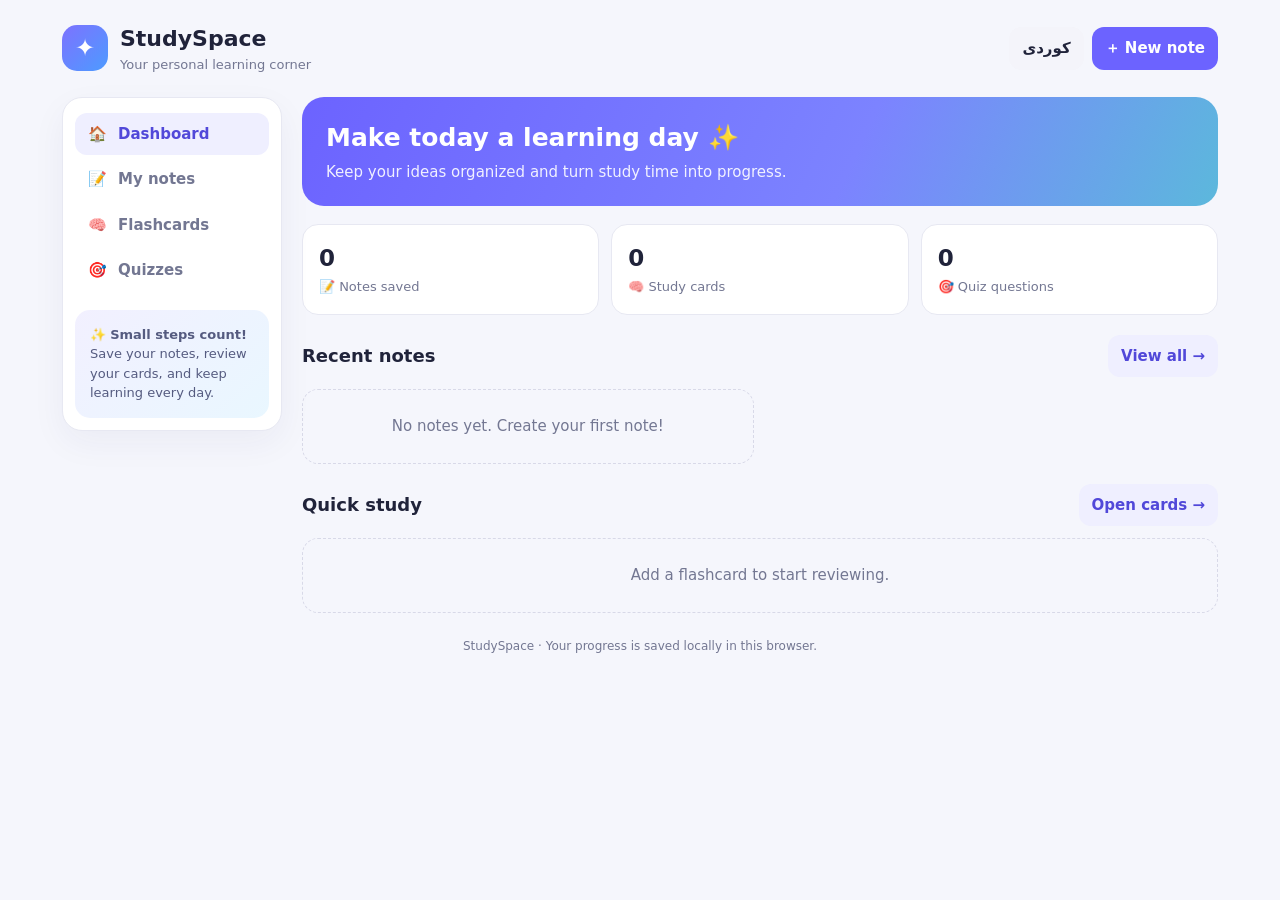
==== commit fc881bb2: "Add files via upload" ====
--- a/index.html
+++ b/index.html
@@ -1,240 +1,20 @@
 <!doctype html>
 <html lang="en">
 <head>
-<meta charset="utf-8">
-<meta name="viewport" content="width=device-width, initial-scale=1">
-<meta name="theme-color" content="#6757d9">
-<title>StudySpace — Your learning corner</title>
+<meta charset="utf-8"><meta name="viewport" content="width=device-width,initial-scale=1"><meta name="theme-color" content="#6c63ff">
+<title>StudySpace — Learn your way</title>
 <style>
-:root{--bg:#f7f7f9;--panel:#fff;--ink:#22232b;--muted:#777987;--line:#e8e8ed;--accent:#6558d3;--accent2:#9185f0;--soft:#efedff;--shadow:0 10px 28px #24243a0a}
-*{box-sizing:border-box}body{margin:0;background:var(--bg);color:var(--ink);font:15px/1.5 Inter,ui-sans-serif,system-ui,-apple-system,Segoe UI,Roboto,sans-serif;letter-spacing:-.1px}button,input,textarea,select{font:inherit}button{cursor:pointer;border:0;border-radius:12px;padding:10px 14px;background:var(--soft);color:var(--accent);font-weight:650}button.primary{background:var(--accent);color:white}button.ghost{background:transparent;color:var(--muted)}button.danger{color:#c03a57;background:#fff0f3}.app{min-height:100vh;display:grid;grid-template-columns:250px 1fr}.sidebar{background:#fff;border-right:1px solid var(--line);padding:24px 16px;display:flex;flex-direction:column;gap:22px}.brand{display:flex;gap:11px;align-items:center;padding:0 8px}.logo{width:42px;height:42px;background:linear-gradient(135deg,#6757d9,#a69afa);border-radius:14px;color:white;display:grid;place-items:center;font-size:23px;box-shadow:0 8px 20px #6757d933}.brand h1{font-size:18px;margin:0}.brand small{color:var(--muted)}.nav-label{font-size:11px;letter-spacing:1.5px;color:#9a9caf;font-weight:800;padding:0 10px;margin-bottom:6px}.navbtn{display:flex;width:100%;gap:10px;align-items:center;text-align:left;background:transparent;color:#656980;padding:12px;border-radius:12px;margin:2px 0}.navbtn.active{background:var(--soft);color:var(--accent);font-weight:750}.navbtn:hover,.subject-row button:first-child:hover{background:#f0eff8}.subjects{display:flex;flex-direction:column;gap:3px}.subject-row{display:flex;align-items:center;gap:7px}.subject-row button:first-child{flex:1;text-align:left;background:transparent;color:#62657b;font-weight:550;overflow:hidden;text-overflow:ellipsis}.subject-row button:first-child.active{background:#f4f2ff;color:var(--accent)}.dot{width:9px;height:9px;border-radius:50%;display:inline-block;flex-shrink:0}.side-bottom{margin-top:auto;display:grid;gap:8px}.main{min-width:0;padding:30px clamp(16px,4vw,52px) 48px;max-width:1500px;width:100%;margin:0 auto}.topbar{display:flex;justify-content:space-between;align-items:center;gap:12px;margin-bottom:30px}.greeting small{color:var(--muted)}.greeting h2{font-size:clamp(23px,3vw,31px);margin:3px 0 0;letter-spacing:-.7px}.top-actions{display:flex;gap:8px;align-items:center}.lang{background:white;border:1px solid var(--line);color:var(--ink)}.search{display:flex;align-items:center;gap:8px;background:#fff;border:1px solid var(--line);border-radius:14px;padding:0 13px;max-width:350px;width:100%}.search input{border:0;outline:0;padding:12px 0;width:100%;background:transparent}.welcome{border-radius:24px;padding:30px 32px;background:radial-gradient(circle at 90% 15%,#b8adff66,transparent 32%),linear-gradient(115deg,#5145c7,#8174e8);color:white;display:flex;justify-content:space-between;align-items:center;gap:20px;box-shadow:0 16px 30px #6757d926}.welcome h3{font-size:22px;margin:0 0 7px}.welcome p{margin:0;color:#eeebff;max-width:480px}.welcome button{background:white;color:var(--accent);margin-top:17px}.welcome-art{font-size:64px;opacity:.92;padding:0 12px}.section-head{display:flex;align-items:center;justify-content:space-between;gap:12px;margin:28px 0 14px}.section-head h3{margin:0;font-size:18px}.section-head small{color:var(--muted)}.stats{display:grid;grid-template-columns:repeat(3,minmax(0,1fr));gap:14px;margin-top:18px}.stat,.subject-card,.note-card{background:white;border:1px solid var(--line);border-radius:18px;padding:18px;box-shadow:var(--shadow)}.stat{display:flex;align-items:center;gap:13px}.stat-icon{width:42px;height:42px;display:grid;place-items:center;border-radius:13px;background:var(--soft);font-size:20px}.stat strong{display:block;font-size:21px}.stat span{color:var(--muted);font-size:12px}.subject-grid,.note-grid{display:grid;grid-template-columns:repeat(auto-fill,minmax(190px,1fr));gap:14px}.subject-card{cursor:pointer;transition:.15s;border-top:3px solid var(--card-color,var(--accent))}.subject-card:hover,.note-card:hover{transform:translateY(-2px)}.subject-card .emoji{font-size:25px}.subject-card h4{margin:12px 0 4px;font-size:16px}.subject-card p,.note-card p{color:var(--muted);font-size:13px;margin:0}.subject-card footer{display:flex;justify-content:space-between;align-items:center;margin-top:18px;color:var(--muted);font-size:12px}.note-card{cursor:pointer}.note-card h4{margin:0 0 8px}.note-card .preview{white-space:pre-wrap;display:-webkit-box;-webkit-line-clamp:3;-webkit-box-orient:vertical;overflow:hidden;min-height:54px}.note-card footer{display:flex;justify-content:space-between;gap:8px;align-items:center;margin-top:16px;color:var(--muted);font-size:12px}.empty{padding:35px 15px;text-align:center;color:var(--muted);background:#fff;border:1px dashed #d9d7ec;border-radius:16px}.empty strong{display:block;color:var(--ink);margin-bottom:6px}.hidden{display:none!important}.editor{background:white;border:1px solid var(--line);border-radius:18px;overflow:hidden;box-shadow:var(--shadow)}.editor-head{padding:14px;display:flex;gap:9px;align-items:center;flex-wrap:wrap;border-bottom:1px solid var(--line)}.editor-head input{flex:1;min-width:150px;border:1px solid var(--line);border-radius:10px;padding:10px 12px;outline-color:var(--accent)}.editor-head select{border:1px solid var(--line);border-radius:10px;padding:10px;background:#fff;max-width:180px}.toolbar{padding:12px 14px;display:flex;gap:7px;flex-wrap:wrap;border-bottom:1px solid var(--line);align-items:center;background:#fdfdff}.toolbar button{padding:8px 11px;font-size:13px;border:1px solid transparent}.toolbar button:hover{background:#e7e3ff}.toolbar .tool-divider{height:25px;width:1px;background:var(--line);margin:0 3px}.toolbar button.selected{background:var(--accent);color:white}.toolbar input[type=color]{width:34px;height:34px;border:0;padding:0;background:none}.write-area{padding:18px;display:grid;grid-template-columns:1fr;gap:12px}.write-area textarea,.rich-editor{width:100%;min-height:250px;resize:vertical;border:1px solid var(--line);border-radius:14px;padding:18px;outline-color:var(--accent);line-height:1.85;font-size:16px;color:#292a36;background:#fff}.rich-editor:empty:before{content:attr(data-placeholder);color:#a0a1ae;pointer-events:none}.rich-editor:focus{border-color:#c8c1ff;box-shadow:0 0 0 3px #efedff}.rich-editor ul,.rich-editor ol{padding-left:25px}.rich-editor[contenteditable=true]{white-space:pre-wrap;overflow-wrap:anywhere}.canvas-wrap{border:1px solid var(--line);border-radius:12px;overflow:hidden;background-color:#fff;background-image:linear-gradient(#edf0f8 1px,transparent 1px);background-size:100% 30px;touch-action:none}.canvas-wrap canvas{width:100%;height:310px;display:block;touch-action:none}.editor-foot{padding:12px 16px;background:#fafaff;color:var(--muted);font-size:12px;display:flex;justify-content:space-between;gap:10px;flex-wrap:wrap}.toast{position:fixed;bottom:20px;left:50%;transform:translateX(-50%);background:#24223d;color:white;padding:12px 18px;border-radius:12px;box-shadow:var(--shadow);z-index:5}.modal-backdrop{position:fixed;inset:0;background:#19172d66;display:grid;place-items:center;padding:18px;z-index:10}.modal{background:white;border-radius:18px;padding:22px;width:min(430px,100%);box-shadow:0 24px 80px #0002}.modal h3{margin:0 0 15px}.modal input,.modal select{width:100%;padding:12px;border:1px solid var(--line);border-radius:10px;margin:7px 0 14px}.modal-actions{display:flex;justify-content:flex-end;gap:8px}.mobile-menu{display:none}
-[dir=rtl] body,[dir=rtl] .navbtn,[dir=rtl] .subject-row button:first-child{text-align:right}[dir=rtl] .app{grid-template-columns:250px 1fr}[dir=rtl] .sidebar{border-right:0;border-left:1px solid var(--line)}[dir=rtl] .brand{flex-direction:row}
-@media(max-width:760px){.app{display:block}.sidebar{display:none;position:fixed;z-index:20;inset:0 auto 0 0;width:260px;box-shadow:0 0 0 100vw #14122555;overflow:auto}.sidebar.open{display:flex}.mobile-menu{display:inline-flex}.main{padding:18px 14px 35px}.topbar{align-items:flex-start;flex-wrap:wrap;margin-bottom:20px}.top-actions{margin-left:auto}.welcome{padding:20px}.welcome-art{font-size:42px;padding:0}.stats{grid-template-columns:1fr 1fr}.stat:last-child{grid-column:1/-1}.subject-grid,.note-grid{grid-template-columns:repeat(2,minmax(0,1fr))}.subject-card{padding:13px}.subject-card footer{flex-wrap:wrap}.greeting h2{font-size:23px}[dir=rtl] .sidebar{inset:0 0 0 auto}[dir=rtl] .top-actions{margin-left:0;margin-right:auto}}
-@media(max-width:400px){.subject-grid,.note-grid{grid-template-columns:1fr}.welcome-art{display:none}.stats{gap:8px}.stat{padding:12px}.stat-icon{width:34px;height:34px}}
-
-/* StudySpace dashboard refresh */
-:root{--bg:#f8f7ff;--panel:#fff;--ink:#17172f;--muted:#66678a;--line:#e4e0fb;--accent:#6335db;--accent2:#a99af8;--soft:#f0ebff;--shadow:0 12px 30px #33206e0d}
-body{background:linear-gradient(135deg,#fbfaff,#f4f1ff);color:var(--ink)}
-.app{grid-template-columns:264px minmax(0,1fr)}
-.sidebar{background:linear-gradient(180deg,#242044 0%,#30275f 100%);border-right:0;color:#fff;padding:27px 15px 20px;gap:25px}
-.brand{padding:0 8px 8px}.logo{background:linear-gradient(135deg,#a995ff,#6941df);box-shadow:0 8px 24px #8a6cff44}
-.brand h1{color:#fff;font-size:21px;letter-spacing:-.7px}.brand small{color:#d3ccff}
-.nav-label{color:#aaa2df}.navbtn{color:#e7e3ff;border-radius:14px;padding:13px 14px}.navbtn.active{background:linear-gradient(100deg,#6941df,#7b4de7);color:white;box-shadow:0 8px 22px #160e3a44}.navbtn:hover{background:#ffffff17;color:white}
-.subject-row button:first-child{color:#e5e0ff}.subject-row button:first-child.active{background:#ffffff18;color:white}
-.side-bottom button{background:#ffffff12;color:#eeeaff;border:1px solid #ffffff22}.side-bottom button.ghost{background:transparent}
-.main{max-width:1600px;padding:23px clamp(15px,2.5vw,38px) 45px}
-.topbar{margin-bottom:20px}.greeting small{color:#8581a8;letter-spacing:1px;font-weight:750}.greeting h2{font-size:clamp(24px,2.5vw,31px);color:#191733}
-.search{max-width:460px;border-color:#ded8ff;box-shadow:0 3px 12px #5c3bb80a}.search:focus-within{border-color:#9d8af8;box-shadow:0 0 0 3px #eee9ff}
-button{transition:transform .16s ease,box-shadow .16s ease,background .16s ease}button:hover{transform:translateY(-1px)}button.primary{background:linear-gradient(120deg,#6034d6,#7b4de7);box-shadow:0 7px 18px #6335db25;color:#fff}
-.lang{background:#fff;border-color:#e3defb;color:#5140a2}
-.welcome{background:linear-gradient(110deg,#e9e3ff,#f4efff 68%,#e2dcff);color:#191638;border:1px solid #e3dcff;box-shadow:none;padding:25px 27px;border-radius:24px;min-height:142px}
-.welcome h3{font-size:clamp(21px,2.2vw,28px);letter-spacing:-.7px}.welcome p{color:#4f4a7c;font-size:16px}.welcome button{background:#fff;color:#5f38d5;box-shadow:0 5px 16px #5535aa12}
-.welcome-art{font-size:58px;filter:drop-shadow(0 8px 8px #4a2e8a1c)}
-.stats{margin-top:17px;gap:12px}.stat,.subject-card,.note-card{border-color:#e9e5fb;border-radius:19px;box-shadow:0 6px 20px #34205c08}
-.stat-icon{background:#eee9ff;color:#6038d8}.stat strong{color:#1b1938}
-.section-head{margin:25px 0 13px}.section-head h3{font-size:19px;letter-spacing:-.3px}.section-head small{color:#8985a8}
-.subject-grid,.note-grid{gap:13px}.subject-card{position:relative;overflow:hidden;padding:17px;background:linear-gradient(145deg,#fff,#faf8ff);border:1px solid #e5defe;border-top:3px solid var(--card-color,var(--accent));min-height:150px}
-.subject-card:after{content:"";position:absolute;bottom:0;left:0;width:100%;height:4px;background:var(--card-color,var(--accent));opacity:.75}
-.subject-card h4{font-size:16px;color:#211c42}.subject-card footer{margin-top:14px}
-.note-card{padding:17px;background:#fff}.note-card h4{color:#211c42}.note-card:hover,.subject-card:hover{transform:translateY(-3px);box-shadow:0 13px 28px #4930a012;border-color:#d4c9ff}
-.editor{border-color:#e4defb;border-radius:20px;box-shadow:0 10px 32px #33206e0c}.editor-head{background:#fff}.toolbar{background:#faf9ff}.toolbar button{border-radius:10px}.toolbar button:hover{background:#eae4ff}.toolbar button.selected{background:#6335db;color:#fff}
-.write-area{background:#fff}.rich-editor{border-color:#e5e0f5;border-radius:15px}.canvas-wrap{border-color:#e0daf7;background-image:linear-gradient(#e9e5fa 1px,transparent 1px),linear-gradient(90deg,#e9e5fa 1px,transparent 1px);background-size:24px 24px}
-.editor-foot{background:#faf9ff}
-.modal{border:1px solid #e8e1ff}.toast{background:#282044}
-@media(max-width:760px){.app{display:block}.sidebar{background:linear-gradient(180deg,#242044,#30275f)}.main{padding:16px 13px 32px}.welcome{padding:20px;border-radius:20px}.welcome-art{font-size:42px}.topbar{gap:10px}.greeting h2{font-size:22px}.stats{grid-template-columns:repeat(3,minmax(0,1fr))}.stat{padding:10px;gap:8px}.stat strong{font-size:18px}.stat span{font-size:11px}.subject-grid,.note-grid{grid-template-columns:repeat(2,minmax(0,1fr))}}
-@media(max-width:390px){.stats{grid-template-columns:1fr 1fr}.stat:last-child{grid-column:1/-1}.subject-grid,.note-grid{grid-template-columns:1fr}}
-
-
-.study-stats{display:grid;grid-template-columns:repeat(3,minmax(0,1fr));gap:12px;margin:16px 0 22px}
-.study-layout{display:grid;grid-template-columns:repeat(2,minmax(0,1fr));gap:16px}
-.study-panel{background:#fff;border:1px solid #e5defb;border-radius:20px;padding:20px;box-shadow:0 8px 24px #33206e0a;min-width:0}
-.study-panel h3{margin:0 0 15px;font-size:18px}.study-panel label{display:block;font-weight:650;font-size:13px;margin:12px 0 5px;color:#514a78}
-.study-panel input,.study-panel textarea,.study-panel select,.quiz-q input,.quiz-q select{width:100%;padding:11px 12px;border:1px solid #e2dcf6;border-radius:11px;background:#fcfbff;color:#211c42;outline-color:#9c88f3}
-.study-panel textarea{resize:vertical}.study-actions{display:flex;flex-wrap:wrap;gap:8px;margin-top:14px}.study-help{color:#77728f;font-size:13px}
-.study-list,.quiz-list{display:grid;grid-template-columns:repeat(auto-fill,minmax(240px,1fr));gap:12px}
-.study-item,.quiz-card{border:1px solid #e7e1fa;background:#fff;border-radius:16px;padding:16px;box-shadow:0 5px 15px #35206408}
-.study-item h4,.quiz-card h4{margin:0 0 8px;color:#292044}.study-item p{margin:6px 0;white-space:pre-wrap;overflow-wrap:anywhere}.study-item .answer{background:#f7f4ff;border-radius:10px;padding:10px;color:#514775}.study-item footer,.quiz-card footer{display:flex;justify-content:space-between;align-items:center;gap:8px;margin-top:12px;color:#77728f;font-size:12px}
-.flash-area{display:grid;grid-template-columns:repeat(auto-fill,minmax(220px,1fr));gap:12px}.flash-card{border:1px solid #dcd2ff;border-radius:18px;padding:20px;background:linear-gradient(145deg,#fff,#f1edff);min-height:150px;cursor:pointer}.flash-card strong{display:block;color:#4d32b5;margin-bottom:10px}.flash-card p{margin:0;white-space:pre-wrap}.quiz-q{padding:12px;background:#faf8ff;border-radius:12px;margin:12px 0;border:1px solid #e9e3fb}.quiz-q label{margin-top:7px}.quiz-q button{margin-top:8px}.quiz-option{display:flex;gap:9px;align-items:flex-start;background:#faf8ff;padding:10px;border:1px solid #e9e3fb;border-radius:10px;margin:7px 0}.quiz-option input{width:auto;margin-top:5px}.quiz-result{font-size:18px;font-weight:750;color:#5735cb;background:#f1edff;border-radius:12px;padding:14px;margin:12px 0}
-@media(max-width:760px){.study-layout{grid-template-columns:1fr}.study-stats{gap:8px}.study-stats .stat{padding:10px}.study-stats .stat strong{font-size:18px}}
-
-</style>
-</head>
-<body>
-<div class="app">
-<aside class="sidebar" id="sidebar">
-  <div class="brand"><div class="logo">✦</div><div><h1>StudySpace</h1><small id="brandSub">Your learning corner</small></div></div>
-  <div><div class="nav-label" data-i18n="workspace">WORKSPACE</div>
-    <button class="navbtn active" id="navHome" onclick="showHome()">⌂ <span data-i18n="dashboard">Dashboard</span></button>
-    <button class="navbtn" id="navNotes" onclick="showNotes()">▤ <span data-i18n="allNotes">All notes</span></button>
-    <button class="navbtn" id="navStudy" onclick="showStudy()">✦ <span>Q&A · Flashcards · Quizzes</span></button>
-  </div>
-  <div><div class="nav-label" data-i18n="yourSubjects">YOUR SUBJECTS</div><div class="subjects" id="subjectList"></div>
-    <button class="navbtn" onclick="openSubjectModal()">＋ <span data-i18n="addSubject">Add subject</span></button>
-  </div>
-  <div class="side-bottom"><button onclick="exportData()">⇩ <span data-i18n="backup">Export backup</span></button><button class="ghost" onclick="document.getElementById('importFile').click()">⇧ <span data-i18n="importBackup">Import backup</span></button><input id="importFile" class="hidden" type="file" accept=".json,application/json" onchange="importData(event)"></div>
-</aside>
-<main class="main">
-<header class="topbar">
-  <button class="mobile-menu" onclick="toggleSidebar()">☰</button>
-  <div class="greeting"><small data-i18n="goodToSee">GOOD TO SEE YOU</small><h2 id="pageTitle">Your study space ✨</h2></div>
-  <div class="top-actions"><button class="lang" id="langBtn" onclick="toggleLanguage()">کوردی</button><button class="primary" onclick="newNote()">＋ <span data-i18n="newNote">New note</span></button></div>
-</header>
-<section id="homeView">
-  <div class="welcome"><div><h3 data-i18n="welcomeTitle">Make space for your ideas.</h3><p data-i18n="welcomeText">Keep every lesson, thought, and little discovery in one calm place.</p><button onclick="newNote()" data-i18n="startWriting">Start writing →</button></div><div class="welcome-art">📚</div></div>
-  <div class="stats">
-    <div class="stat"><div class="stat-icon">📚</div><div><strong id="statSubjects">0</strong><span data-i18n="subjects">Subjects</span></div></div>
-    <div class="stat"><div class="stat-icon">📝</div><div><strong id="statNotes">0</strong><span data-i18n="notes">Notes</span></div></div>
-    <div class="stat"><div class="stat-icon">✍️</div><div><strong id="statWords">0</strong><span data-i18n="wordsWritten">Words written</span></div></div>
-  </div>
-  <div class="section-head"><div><h3 data-i18n="yourSubjects">Your subjects</h3><small data-i18n="subjectHint">Organize learning your way</small></div><button onclick="openSubjectModal()">＋ <span data-i18n="addSubject">Add subject</span></button></div>
-  <div class="subject-grid" id="subjectGrid"></div>
-  <div class="section-head"><h3 data-i18n="recentNotes">Recent notes</h3><button class="ghost" onclick="showNotes()" data-i18n="viewAll">View all →</button></div>
-  <div class="note-grid" id="recentGrid"></div>
-</section>
-<section id="notesView" class="hidden">
-  <div class="section-head"><div><h3 id="notesHeading">All notes</h3><small data-i18n="notesHint">Your ideas, all together</small></div><div class="search">⌕ <input id="searchInput" placeholder="Search notes..." oninput="renderNotes()"></div></div>
-  <div class="note-grid" id="allNotesGrid"></div>
-</section>
-<section id="editorView" class="hidden">
-  <div class="section-head"><div><h3 data-i18n="notebook">Notebook</h3><small data-i18n="notebookHint">Type, draw, and highlight ideas</small></div><button class="ghost" onclick="backFromEditor()">← <span data-i18n="back">Back</span></button></div>
-  <div class="editor">
-    <div class="editor-head"><input id="noteTitle" placeholder="Untitled note" maxlength="140" oninput="saveCurrent(false)"><select id="noteSubject" onchange="saveCurrent(false)"></select><button class="primary" onclick="saveCurrent(true)">✓ <span data-i18n="save">Save</span></button></div>
-    <div class="toolbar">
-      <button id="toolType" class="selected" onclick="setTool('type')" data-i18n="typing">⌨ Type</button>
-      <span class="tool-divider"></span>
-      <button title="Bold" onclick="formatText('bold')"><b>B</b></button>
-      <button title="Italic" onclick="formatText('italic')"><i>I</i></button>
-      <button title="Underline" onclick="formatText('underline')"><u>U</u></button>
-      <button title="Highlight selected text" onclick="formatText('hiliteColor','#fff176')">🖍 Text highlight</button>
-      <button title="Bullet list" onclick="formatText('insertUnorderedList')">• List</button>
-      <button title="Numbered list" onclick="formatText('insertOrderedList')">1. List</button>
-      <span class="tool-divider"></span>
-      <button id="toolPen" onclick="setTool('pen')" data-i18n="pen">✎ Pen</button>
-      <button id="toolHighlighter" onclick="setTool('highlighter')" data-i18n="highlighter">▰ Highlighter</button>
-      <button id="toolEraser" onclick="setTool('eraser')" data-i18n="eraser">⌫ Eraser</button>
-      <label title="Ink color"><input id="inkColor" type="color" value="#35314d" onchange="setInk(this.value)"></label>
-      <button onclick="undoDraw()" data-i18n="undo">↶ Undo</button><button onclick="clearDraw()" data-i18n="clearDrawing">Clear drawing</button>
-    </div>
-    <div class="write-area"><div id="noteBody" class="rich-editor" contenteditable="true" role="textbox" aria-multiline="true" data-placeholder="Start writing your notes here..." oninput="saveCurrent(false)"></div>
-      <div><div style="font-size:13px;font-weight:700;margin:0 0 8px" data-i18n="drawingPad">Drawing pad</div><div class="canvas-wrap"><canvas id="drawCanvas"></canvas></div></div>
-    </div>
-    <div class="editor-foot"><span id="saveStatus">Saved on this device</span><span data-i18n="localNotice">Stored in this browser on this device</span></div>
-  </div>
-</section>
-
-<section id="studyView" class="hidden">
-  <div class="section-head"><div><h3>Study Center</h3><small>Questions, answers, flashcards, quizzes, and your progress</small></div></div>
-  <div class="study-stats">
-    <div class="stat"><div class="stat-icon">❔</div><div><strong id="qaCount">0</strong><span>Questions & answers</span></div></div>
-    <div class="stat"><div class="stat-icon">🃏</div><div><strong id="flashCount">0</strong><span>Flashcards</span></div></div>
-    <div class="stat"><div class="stat-icon">🏆</div><div><strong id="bestScore">—</strong><span>Best quiz score</span></div></div>
-  </div>
-  <div class="study-layout">
-    <div class="study-panel">
-      <h3>✍️ Create a question & answer</h3>
-      <label for="qaSubject">Subject</label><select id="qaSubject"></select>
-      <label for="qaQuestion">Question</label><textarea id="qaQuestion" rows="2" placeholder="Write a question..."></textarea>
-      <label for="qaAnswer">Answer</label><textarea id="qaAnswer" rows="3" placeholder="Write the answer..."></textarea>
-      <div class="study-actions"><button class="primary" onclick="addStudyItem('qa')">Save Q&amp;A</button><button onclick="addStudyItem('flash')">Save as flashcard</button></div>
-    </div>
-    <div class="study-panel">
-      <h3>🧠 Create a quiz</h3>
-      <label for="quizTitle">Quiz title</label><input id="quizTitle" placeholder="e.g. English grammar review">
-      <label for="quizSubject">Subject</label><select id="quizSubject"></select>
-      <div id="quizQuestions"></div>
-      <button onclick="addQuizQuestion()">＋ Add question</button>
-      <button class="primary" onclick="saveQuiz()">Save quiz</button>
-      <p class="study-help">Each quiz question has one correct answer and three choices.</p>
-    </div>
-  </div>
-  <div class="section-head"><h3>📚 Questions &amp; Answers</h3><small>Saved on this device</small></div>
-  <div id="qaList" class="study-list"></div>
-  <div class="section-head"><h3>🃏 Flashcards</h3><button onclick="startFlashcards()">Study flashcards</button></div>
-  <div id="flashArea" class="flash-area"><p class="study-help">Your flashcards will appear here. Tap “Study flashcards” to practice.</p></div>
-  <div class="section-head"><h3>🏆 Your quizzes</h3><small id="quizProgress">No attempts yet</small></div>
-  <div id="quizList" class="quiz-list"></div>
-  <div id="quizRunner" class="study-panel hidden"></div>
-</section>
-</main>
-</div>
-<div id="modalRoot"></div><div id="toastRoot"></div>
+:root{--bg:#f5f6fc;--panel:#fff;--ink:#20233a;--muted:#737792;--brand:#6c63ff;--line:#e7e8f2;--shadow:0 12px 34px #28285a0d}*{box-sizing:border-box}body{margin:0;background:var(--bg);color:var(--ink);font:15px/1.5 system-ui,-apple-system,Segoe UI,sans-serif}button,input,textarea,select{font:inherit}button{cursor:pointer;border:0;border-radius:12px;padding:10px 13px;background:#efefff;color:#5148d9;font-weight:650}button:hover{filter:brightness(.97)}button.primary{background:var(--brand);color:white}button.ghost{background:#f4f4fa;color:var(--ink)}button.danger{background:#fff0f1;color:#c63f50}.app{max-width:1200px;margin:auto;padding:22px}.top{display:flex;align-items:center;justify-content:space-between;gap:16px;margin-bottom:22px}.brand{display:flex;gap:12px;align-items:center}.logo{height:46px;width:46px;border-radius:15px;background:linear-gradient(135deg,#7d72ff,#4d9bff);display:grid;place-items:center;color:#fff;font-size:24px}.brand h1{margin:0;font-size:22px}.brand p{margin:0;color:var(--muted);font-size:13px}.top-actions{display:flex;gap:8px;flex-wrap:wrap}.layout{display:grid;grid-template-columns:220px minmax(0,1fr);gap:20px}.sidebar,.panel,.note-card,.study-card{background:var(--panel);border:1px solid var(--line);border-radius:20px;box-shadow:var(--shadow)}.sidebar{padding:12px;height:max-content;position:sticky;top:12px}.nav{display:flex;width:100%;text-align:left;gap:11px;align-items:center;background:transparent;color:var(--muted);margin:3px 0}.nav.active{background:#efefff;color:#5148d9}.side-tip{padding:15px;margin-top:18px;border-radius:15px;background:linear-gradient(140deg,#f2f0ff,#e9f7ff);font-size:13px;color:#555b80}.content{min-width:0}.hero{padding:22px 24px;background:linear-gradient(115deg,#6c63ff,#7c83ff 60%,#5cb8dc);border-radius:22px;color:white;margin-bottom:18px}.hero h2{margin:0 0 5px;font-size:25px}.hero p{margin:0;opacity:.9}.stats{display:grid;grid-template-columns:repeat(3,1fr);gap:12px;margin:16px 0 20px}.stat{padding:16px;background:white;border:1px solid var(--line);border-radius:16px}.stat b{font-size:23px;display:block}.stat span{font-size:13px;color:var(--muted)}.section-head{display:flex;justify-content:space-between;align-items:center;gap:12px;margin:20px 0 12px}.section-head h3{margin:0;font-size:18px}.note-grid{display:grid;grid-template-columns:repeat(2,minmax(0,1fr));gap:13px}.note-card{padding:16px;cursor:pointer;min-height:142px;transition:transform .15s}.note-card:hover{transform:translateY(-2px)}.note-card h4{margin:0 0 7px}.note-card p{margin:0;color:#555a72;white-space:pre-wrap;overflow:hidden;display:-webkit-box;-webkit-line-clamp:3;-webkit-box-orient:vertical}.meta{display:flex;justify-content:space-between;color:var(--muted);font-size:12px;margin-top:12px}.panel{padding:18px}.hidden{display:none!important}.field{width:100%;border:1px solid var(--line);border-radius:12px;padding:11px 12px;background:#fff;color:var(--ink);outline-color:#8b84ff}.field:focus{border-color:#9992ff}.editor-title{font-size:22px;font-weight:750;border:0;padding:4px 0;margin-bottom:10px}.toolbar{display:flex;gap:7px;flex-wrap:wrap;padding:10px;background:#f8f8fd;border:1px solid var(--line);border-radius:14px;margin-bottom:10px}.toolbar button{padding:8px 10px;font-size:13px}.rich-editor{min-height:280px;border:1px solid var(--line);border-radius:14px;padding:16px;background:#fff;outline-color:#9b94ff;overflow-wrap:anywhere}.rich-editor:empty:before{content:'Start writing your notes here…';color:#a2a5b8}.editor-row{display:flex;gap:8px;align-items:center;flex-wrap:wrap;margin-top:12px}.color-dot{width:26px;height:26px;padding:0;border:2px solid #ffffff;outline:1px solid #d8d8e7;border-radius:50%}.sticker-row{display:flex;gap:6px;flex-wrap:wrap}.sticker-row button{font-size:20px;padding:5px 9px;background:#f4f4fb}.study-grid{display:grid;grid-template-columns:repeat(2,minmax(0,1fr));gap:12px}.study-card{padding:16px}.study-card h4{margin:0 0 7px}.study-card p{margin:0 0 12px;white-space:pre-wrap}.tag{font-size:11px;padding:4px 8px;background:#efefff;color:#5148d9;border-radius:99px}.empty{color:var(--muted);padding:25px;text-align:center;border:1px dashed #d8d9e8;border-radius:16px}.flash{min-height:160px;display:grid;place-items:center;text-align:center;background:linear-gradient(145deg,#f0eeff,#f1fbff);border-radius:16px;padding:22px;cursor:pointer}.flash strong{font-size:18px}.flash small{display:block;color:var(--muted);margin-top:10px}.quiz-question{padding:14px;border:1px solid var(--line);border-radius:14px;margin-bottom:12px}.quiz-question input{margin:5px 0}.footer{margin-top:24px;text-align:center;color:var(--muted);font-size:12px}.toast{position:fixed;bottom:18px;left:50%;transform:translateX(-50%);background:#24243a;color:#fff;padding:10px 16px;border-radius:12px;box-shadow:var(--shadow);z-index:10}@media(max-width:760px){.app{padding:13px}.layout{grid-template-columns:1fr}.sidebar{position:static;display:flex;overflow:auto;gap:4px;padding:7px}.nav{width:auto;white-space:nowrap;margin:0}.side-tip{display:none}.note-grid,.study-grid{grid-template-columns:1fr}.stats{gap:8px}.stat{padding:12px}.stat b{font-size:19px}.hero{padding:19px}.hero h2{font-size:22px}.top{align-items:flex-start}.top-actions button{padding:8px}.editor-title{font-size:20px}}
+</style></head>
+<body><div class="app">
+<header class="top"><div class="brand"><div class="logo">✦</div><div><h1>StudySpace</h1><p>Your personal learning corner</p></div></div><div class="top-actions"><button class="ghost" onclick="toggleLanguage()" id="langBtn">کوردی</button><button class="primary" onclick="newNote()">＋ New note</button></div></header>
+<div class="layout"><aside class="sidebar"><button class="nav active" data-page="home" onclick="showPage('home')">🏠 <span data-en="Dashboard" data-ku="سەرەکی">Dashboard</span></button><button class="nav" data-page="notes" onclick="showPage('notes')">📝 <span data-en="My notes" data-ku="تێبینییەکانم">My notes</span></button><button class="nav" data-page="study" onclick="showPage('study')">🧠 <span data-en="Flashcards" data-ku="کارتی خوێندن">Flashcards</span></button><button class="nav" data-page="quiz" onclick="showPage('quiz')">🎯 <span data-en="Quizzes" data-ku="تاقیکردنەوەکان">Quizzes</span></button><div class="side-tip">✨ <b>Small steps count!</b><br>Save your notes, review your cards, and keep learning every day.</div></aside>
+<main class="content">
+<section id="page-home"><div class="hero"><h2>Make today a learning day ✨</h2><p>Keep your ideas organized and turn study time into progress.</p></div><div class="stats"><div class="stat"><b id="statNotes">0</b><span>📝 Notes saved</span></div><div class="stat"><b id="statCards">0</b><span>🧠 Study cards</span></div><div class="stat"><b id="statQuizzes">0</b><span>🎯 Quiz questions</span></div></div><div class="section-head"><h3>Recent notes</h3><button onclick="showPage('notes')">View all →</button></div><div id="recentNotes" class="note-grid"></div><div class="section-head"><h3>Quick study</h3><button onclick="showPage('study')">Open cards →</button></div><div id="quickCards"></div></section>
+<section id="page-notes" class="hidden"><div id="notesListView"><div class="section-head"><h3>My notebooks</h3><button class="primary" onclick="newNote()">＋ New note</button></div><div id="allNotes" class="note-grid"></div></div><div id="editorView" class="hidden"><div class="section-head"><button class="ghost" onclick="closeEditor()">← All notes</button><span class="tag">Auto-saved on this device</span></div><input id="noteTitle" class="field editor-title" placeholder="Note title" oninput="saveCurrent(false)"><div class="toolbar" aria-label="Text formatting"><button onclick="formatText('bold')"><b>B</b></button><button onclick="formatText('italic')"><i>I</i></button><button onclick="formatText('underline')"><u>U</u></button><button onclick="formatText('insertUnorderedList')">• List</button><button onclick="formatText('insertOrderedList')">1. List</button><button onclick="formatText('justifyLeft')">⇤</button><button onclick="formatText('justifyCenter')">↔</button><span style="width:1px;background:#ddd"></span><button onclick="formatText('hiliteColor','#ffb4b4')">🔴 Red</button><button onclick="formatText('hiliteColor','#fff176')">🟡 Yellow</button><button onclick="formatText('hiliteColor','#b9f6ca')">🟢 Green</button><button onclick="formatText('hiliteColor','#bbdefb')">🔵 Blue</button><button onclick="formatText('hiliteColor','#f8bbd0')">💗 Pink</button><button onclick="formatText('hiliteColor','#e1bee7')">🟣 Purple</button><button onclick="formatText('removeFormat')">Clear style</button></div><div id="noteBody" class="rich-editor" contenteditable="true" oninput="saveCurrent(false)"></div><div class="editor-row"><b>Note color:</b><button class="color-dot" style="background:#fff" title="White" onclick="setNoteColor('#ffffff')"></button><button class="color-dot" style="background:#fff3c4" title="Cream" onclick="setNoteColor('#fff3c4')"></button><button class="color-dot" style="background:#e3f8e8" title="Mint" onclick="setNoteColor('#e3f8e8')"></button><button class="color-dot" style="background:#e4f1ff" title="Blue" onclick="setNoteColor('#e4f1ff')"></button><button class="color-dot" style="background:#fce4ec" title="Pink" onclick="setNoteColor('#fce4ec')"></button><button class="color-dot" style="background:#eee7ff" title="Lavender" onclick="setNoteColor('#eee7ff')"></button></div><div class="editor-row"><b>Add sticker:</b><div class="sticker-row"><button onclick="insertSticker('⭐')">⭐</button><button onclick="insertSticker('📌')">📌</button><button onclick="insertSticker('💡')">💡</button><button onclick="insertSticker('🎯')">🎯</button><button onclick="insertSticker('🔥')">🔥</button><button onclick="insertSticker('🌱')">🌱</button><button onclick="insertSticker('❤️')">❤️</button><button onclick="insertSticker('📚')">📚</button><button onclick="insertSticker('✅')">✅</button><button onclick="insertSticker('❗')">❗</button></div></div><div class="editor-row"><button class="primary" onclick="saveCurrent(true)">✓ Save note</button><button onclick="createCardFromNote()">🧠 Make flashcard</button><button class="danger" onclick="deleteCurrentNote()">Delete note</button></div></div></section>
+<section id="page-study" class="hidden"><div class="section-head"><h3>Study cards</h3><button class="primary" onclick="document.getElementById('cardForm').classList.toggle('hidden')">＋ Add card</button></div><div id="cardForm" class="panel hidden" style="margin-bottom:14px"><input id="cardQ" class="field" placeholder="Question or front of card"><textarea id="cardA" class="field" placeholder="Answer or back of card" style="margin-top:8px;min-height:85px"></textarea><div class="editor-row"><button class="primary" onclick="addCard()">Save card</button><button class="ghost" onclick="document.getElementById('cardForm').classList.add('hidden')">Cancel</button></div></div><div id="studyCards" class="study-grid"></div></section>
+<section id="page-quiz" class="hidden"><div class="section-head"><h3>Quick quiz builder</h3><button class="primary" onclick="document.getElementById('quizForm').classList.toggle('hidden')">＋ Add question</button></div><div id="quizForm" class="panel hidden" style="margin-bottom:14px"><input id="quizQ" class="field" placeholder="Question"><input id="quizA" class="field" placeholder="Correct answer" style="margin-top:8px"><input id="quizWrong" class="field" placeholder="Another answer (optional)" style="margin-top:8px"><div class="editor-row"><button class="primary" onclick="addQuiz()">Save question</button></div></div><div id="quizList"></div></section>
+</main></div><div class="footer">StudySpace · Your progress is saved locally in this browser.</div></div><div id="toast" class="toast hidden" role="status"></div>
 <script>
-const I18N={
- en:{workspace:"WORKSPACE",dashboard:"Dashboard",allNotes:"All notes",yourSubjects:"YOUR SUBJECTS",addSubject:"Add subject",backup:"Export backup",importBackup:"Import backup",goodToSee:"GOOD TO SEE YOU",newNote:"New note",welcomeTitle:"Make space for your ideas.",welcomeText:"Keep every lesson, thought, and little discovery in one calm place.",startWriting:"Start writing →",subjects:"Subjects",notes:"Notes",wordsWritten:"Words written",subjectHint:"Organize learning your way",recentNotes:"Recent notes",viewAll:"View all →",notesHint:"Your ideas, all together",notebook:"Notebook",notebookHint:"Type, draw, and highlight ideas",back:"Back",save:"Save",typing:"⌨ Type",pen:"✎ Pen",highlighter:"▰ Highlighter",eraser:"⌫ Eraser",undo:"↶ Undo",clearDrawing:"Clear drawing",drawingPad:"Drawing pad",localNotice:"Stored in this browser on this device",search:"Search notes...",untitled:"Untitled note",notePlaceholder:"Start writing your notes here...",emptySubjects:"No subjects yet",emptySubjectsText:"Create your first subject to get organized.",emptyNotes:"No notes yet",emptyNotesText:"Your next great idea starts here.",createSubject:"Create a subject",subjectName:"Subject name",chooseColor:"Choose a color",cancel:"Cancel",create:"Create",deleteSubject:"Delete subject",confirmDelete:"Delete this subject? Notes inside it will move to General.",general:"General",saved:"Saved on this device",exported:"Backup exported",imported:"Backup imported",invalidFile:"That file could not be imported.",drawing:"Drawing",deleteNote:"Delete note",confirmDeleteNote:"Delete this note permanently?",searchPlaceholder:"Search notes...",words:"words",noMatch:"No matching notes",chooseSubject:"Choose subject",untitledSubject:"Untitled subject",confirmClear:"Clear the whole drawing?",language:"کوردی"},
- ku:{workspace:"شوێنی کار",dashboard:"پەڕەی سەرەکی",allNotes:"هەموو تێبینییەکان",yourSubjects:"بابەتەکانت",addSubject:"زیادکردنی بابەت",backup:"هەناردەکردنی پاشەکەوت",importBackup:"هاوردەکردنی پاشەکەوت",goodToSee:"خۆشحاڵین بە بینینت",newNote:"تێبینیی نوێ",welcomeTitle:"شوێنێک بۆ بیرۆکەکانت.",welcomeText:"وانە و بیرۆکەکانت لە شوێنێکی ئارامدا کۆبکەرەوە.",startWriting:"دەست بە نووسین بکە ←",subjects:"بابەت",notes:"تێبینی",wordsWritten:"وشەی نووسراو",subjectHint:"خوێندنەوەکەت ڕێکبخە",recentNotes:"تێبینییە نوێکان",viewAll:"بینینی هەموویان ←",notesHint:"هەموو بیرۆکەکانت لە یەک شوێن",notebook:"دەفتەر",notebookHint:"بنووسە، وێنە بکێشە و نیشانە بکە",back:"گەڕانەوە",save:"پاشەکەوت",typing:"⌨ نووسین",pen:"✎ قەڵەم",highlighter:"▰ هایلایتەر",eraser:"⌫ سڕینەوە",undo:"↶ پاشگەزبوونەوە",clearDrawing:"پاککردنەوەی وێنە",drawingPad:"شوێنی کێشان",localNotice:"لە وێبگەڕی ئەم ئامێرەدا هەڵدەگیرێت",search:"گەڕان بەدوای تێبینییەکاندا...",untitled:"تێبینیی بێ ناونیشان",notePlaceholder:"لێرە دەست بە نووسینی تێبینییەکانت بکە...",emptySubjects:"هێشتا بابەتت نییە",emptySubjectsText:"یەکەم بابەتت دروست بکە.",emptyNotes:"هێشتا تێبینی نییە",emptyNotesText:"بیرۆکەی داهاتووت لێرە دەست پێدەکات.",createSubject:"دروستکردنی بابەت",subjectName:"ناوی بابەت",chooseColor:"هەڵبژاردنی ڕەنگ",cancel:"پاشگەزبوونەوە",create:"دروستکردن",deleteSubject:"سڕینەوەی بابەت",confirmDelete:"ئەم بابەتە بسڕدرێتەوە؟ تێبینییەکان دەچنە گشتی.",general:"گشتی",saved:"لەسەر ئەم ئامێرە پاشەکەوت کرا",exported:"پاشەکەوت هەناردە کرا",imported:"پاشەکەوت هاوردە کرا",invalidFile:"ئەم فایلە نەتوانرا هاوردە بکرێت.",drawing:"کێشان",deleteNote:"سڕینەوەی تێبینی",confirmDeleteNote:"ئەم تێبینییە بە تەواوی بسڕدرێتەوە؟",searchPlaceholder:"گەڕان بەدوای تێبینییەکاندا...",words:"وشە",noMatch:"هیچ تێبینییەک نەدۆزرایەوە",chooseSubject:"بابەت هەڵبژێرە",untitledSubject:"بابەتی بێ ناو",confirmClear:"هەموو کێشانەکە پاک بکرێتەوە؟",language:"English"}
-};
-const COLORS=["#6757d9","#e87956","#2ca58d","#d7a12b","#5185d8","#ce6c9b","#8b91a7"];
-const EMOJIS=["📘","🧪","🌍","🧮","🎨","🧠","📝","💡"];
-let lang=localStorage.getItem("ss_lang")||"en", view="home", currentNoteId=null, activeSubject=null, tool="type", ink="#35314d", strokes=[], currentStroke=null, canvasReady=false;
-let data=loadData();
-data.studyItems=Array.isArray(data.studyItems)?data.studyItems:[];data.quizzes=Array.isArray(data.quizzes)?data.quizzes:[];data.quizAttempts=Array.isArray(data.quizAttempts)?data.quizAttempts:[];
-function defaultData(){return {subjects:[{id:"general",name:"General",color:COLORS[0],emoji:"📚"}],notes:[]}}
-function loadData(){try{const d=JSON.parse(localStorage.getItem("studyspace_data")||"null");if(d&&Array.isArray(d.subjects)&&Array.isArray(d.notes)){if(!d.subjects.some(s=>s.id==="general"))d.subjects.unshift({id:"general",name:"General",color:COLORS[0],emoji:"📚"});return d}}catch(e){}return defaultData()}
-function persist(){try{localStorage.setItem("studyspace_data",JSON.stringify(data));return true}catch(e){toast("Storage is full. Export a backup and remove old notes.");return false}}
-function t(k){return (I18N[lang]||I18N.en)[k]||I18N.en[k]||k}
-function esc(s){return String(s??"").replace(/[&<>"']/g,c=>({"&":"&amp;","<":"&lt;",">":"&gt;",'"':"&quot;","'":"&#39;"}[c]))}
-function plainText(s){return String(s||"").replace(/<br\s*\/?\s*>/gi," ").replace(/<\/(p|div|li|h[1-6])>/gi," ").replace(/<[^>]*>/g," ").replace(/&nbsp;/gi," ").replace(/&amp;/g,"&").replace(/&lt;/g,"<").replace(/&gt;/g,">")}
-function words(s){return (plainText(s).trim().match(/\S+/g)||[]).length}
-function subjectName(id){return data.subjects.find(s=>s.id===id)?.name||t("general")}
-function notePreview(n){return plainText(n.body||"").trim()||"✍️ "+t("drawing")}
-function dateText(v){try{return new Date(v).toLocaleDateString(lang==="ku"?"ckb-IQ":"en-US",{month:"short",day:"numeric"})}catch(e){return ""}}
-function applyLanguage(){document.documentElement.lang=lang==="ku"?"ckb":"en";document.documentElement.dir=lang==="ku"?"rtl":"ltr";document.querySelectorAll("[data-i18n]").forEach(el=>{const k=el.dataset.i18n;el.textContent=t(k)});document.getElementById("langBtn").textContent=t("language");document.getElementById("noteTitle").placeholder=t("untitled");document.getElementById("noteBody").dataset.placeholder=t("notePlaceholder");document.getElementById("searchInput").placeholder=t("searchPlaceholder");document.getElementById("brandSub").textContent=lang==="ku"?"شوێنی تایبەتی فێربوون":"Your learning corner";renderAll()}
-function toggleLanguage(){lang=lang==="en"?"ku":"en";localStorage.setItem("ss_lang",lang);applyLanguage()}
-function toggleSidebar(){document.getElementById("sidebar").classList.toggle("open")}
-function showView(v){view=v;["homeView","notesView","editorView","studyView"].forEach(id=>document.getElementById(id).classList.toggle("hidden",id!==v+"View"));document.getElementById("navHome").classList.toggle("active",v==="home");document.getElementById("navNotes").classList.toggle("active",v==="notes");document.getElementById("navStudy").classList.toggle("active",v==="study");document.getElementById("sidebar").classList.remove("open");if(v==="home")document.getElementById("pageTitle").textContent="Your study space ✨";if(v==="notes")document.getElementById("pageTitle").textContent=t("allNotes");if(v==="editor")document.getElementById("pageTitle").textContent=t("notebook");if(v==="study")document.getElementById("pageTitle").textContent="Study Center"}
-function showHome(){activeSubject=null;showView("home");renderAll()}
-function showNotes(subjectId=null){activeSubject=subjectId;showView("notes");document.getElementById("notesHeading").textContent=subjectId?subjectName(subjectId):t("allNotes");renderNotes()}
-function renderAll(){renderSubjects();renderHome();renderNotes();if(view==="editor")fillSubjectSelect()}
-function renderSubjects(){const list=document.getElementById("subjectList"),grid=document.getElementById("subjectGrid");list.innerHTML=data.subjects.map(s=>`<div class="subject-row"><button onclick="showNotes('${s.id}')" class="${activeSubject===s.id?'active':''}"><span class="dot" style="background:${s.color}"></span> ${esc(s.name)}</button>${s.id!=="general"?`<button class="ghost" title="${t("deleteSubject")}" onclick="deleteSubject('${s.id}')">⋯</button>`:""}</div>`).join("");grid.innerHTML=data.subjects.length?data.subjects.map((s,i)=>{const count=data.notes.filter(n=>n.subjectId===s.id).length;return `<article class="subject-card" style="--card-color:${s.color}" onclick="showNotes('${s.id}')"><div class="emoji">${s.emoji||EMOJIS[i%EMOJIS.length]}</div><h4>${esc(s.name)}</h4><p>${count} ${t("notes").toLowerCase()}</p><footer><span>${t("subjects")} · ${i+1}</span><span>↗</span></footer></article>`}).join(""):`<div class="empty"><strong>${t("emptySubjects")}</strong>${t("emptySubjectsText")}</div>`}
-function noteCard(n){return `<article class="note-card" onclick="openNote('${n.id}')"><h4>${esc(n.title||t("untitled"))}</h4><p class="preview">${esc(notePreview(n))}</p><footer><span>${esc(subjectName(n.subjectId))}</span><span>${dateText(n.updatedAt)}</span></footer></article>`}
-function renderHome(){document.getElementById("statSubjects").textContent=data.subjects.length;document.getElementById("statNotes").textContent=data.notes.length;document.getElementById("statWords").textContent=data.notes.reduce((sum,n)=>sum+words(n.body||""),0).toLocaleString();const recent=[...data.notes].sort((a,b)=>b.updatedAt-a.updatedAt).slice(0,4);document.getElementById("recentGrid").innerHTML=recent.length?recent.map(noteCard).join():`<div class="empty"><strong>${t("emptyNotes")}</strong>${t("emptyNotesText")}<div style="margin-top:14px"><button class="primary" onclick="newNote()">＋ ${t("newNote")}</button></div></div>`}
-function renderNotes(){const q=(document.getElementById("searchInput")?.value||"").toLowerCase();let list=[...data.notes].filter(n=>(!activeSubject||n.subjectId===activeSubject)&&(`${n.title} ${plainText(n.body)} ${subjectName(n.subjectId)}`).toLowerCase().includes(q)).sort((a,b)=>b.updatedAt-a.updatedAt);const el=document.getElementById("allNotesGrid");if(!el)return;el.innerHTML=list.length?list.map(noteCard).join():`<div class="empty"><strong>${q?t("noMatch"):t("emptyNotes")}</strong>${q?"":t("emptyNotesText")}<div style="margin-top:14px"><button class="primary" onclick="newNote()">＋ ${t("newNote")}</button></div></div>`;document.getElementById("notesHeading").textContent=activeSubject?subjectName(activeSubject):t("allNotes")}
-function openSubjectModal(){document.getElementById("modalRoot").innerHTML=`<div class="modal-backdrop" onclick="if(event.target===this)closeModal()"><div class="modal"><h3>${t("createSubject")}</h3><label>${t("subjectName")}</label><input id="subjectNameInput" maxlength="60" placeholder="${t("subjectName")}"><label>${t("chooseColor")}</label><div style="display:flex;gap:10px;align-items:center;margin:7px 0 20px">${COLORS.map(c=>`<label><input type="radio" name="subjectColor" value="${c}" ${c===COLORS[0]?"checked":""} style="accent-color:${c};width:18px;height:18px"></label>`).join("")}</div><div class="modal-actions"><button class="ghost" onclick="closeModal()">${t("cancel")}</button><button class="primary" onclick="createSubject()">${t("create")}</button></div></div></div>`;setTimeout(()=>document.getElementById("subjectNameInput")?.focus(),80)}
-function closeModal(){document.getElementById("modalRoot").innerHTML=""}
-function createSubject(){const input=document.getElementById("subjectNameInput"),name=input.value.trim();if(!name){input.focus();return}const color=document.querySelector('input[name="subjectColor"]:checked')?.value||COLORS[0];data.subjects.push({id:"s"+Date.now(),name,color,emoji:EMOJIS[data.subjects.length%EMOJIS.length]});persist();closeModal();renderAll();toast(t("createSubject"))}
-function deleteSubject(id){if(!confirm(t("confirmDelete")))return;data.notes.forEach(n=>{if(n.subjectId===id)n.subjectId="general"});data.subjects=data.subjects.filter(s=>s.id!==id);if(activeSubject===id)activeSubject=null;persist();renderAll();if(view==="notes")showNotes(activeSubject)}
-function fillSubjectSelect(){const sel=document.getElementById("noteSubject");const old=sel.value;sel.innerHTML=data.subjects.map(s=>`<option value="${s.id}">${esc(s.name)}</option>`).join("");if(data.subjects.some(s=>s.id===old))sel.value=old;else if(activeSubject&&data.subjects.some(s=>s.id===activeSubject))sel.value=activeSubject;else sel.value="general"}
-function newNote(){currentNoteId=null;strokes=[];document.getElementById("noteTitle").value="";document.getElementById("noteBody").innerHTML="";fillSubjectSelect();showView("editor");setTool("type");initCanvas();redraw();document.getElementById("noteTitle").focus();document.getElementById("saveStatus").textContent=t("saved")}
-function openNote(id){const n=data.notes.find(x=>x.id===id);if(!n)return;currentNoteId=id;strokes=JSON.parse(JSON.stringify(n.strokes||[]));document.getElementById("noteTitle").value=n.title||"";document.getElementById("noteBody").innerHTML=n.body||"";fillSubjectSelect();document.getElementById("noteSubject").value=n.subjectId||"general";showView("editor");setTool("type");initCanvas();redraw();document.getElementById("saveStatus").textContent=t("saved")}
-function saveCurrent(showMessage){if(view!=="editor")return;const now=Date.now();let n=data.notes.find(x=>x.id===currentNoteId);if(!n){n={id:"n"+now,title:"",body:"",subjectId:"general",strokes:[],createdAt:now,updatedAt:now};data.notes.unshift(n);currentNoteId=n.id}n.title=document.getElementById("noteTitle").value.trim()||t("untitled");n.body=document.getElementById("noteBody").innerHTML;n.subjectId=document.getElementById("noteSubject").value||"general";n.strokes=strokes;n.updatedAt=now;persist();document.getElementById("saveStatus").textContent=t("saved");renderHome();renderNotes();renderSubjects();if(showMessage)toast(t("saved"))}
-function backFromEditor(){saveCurrent(false);showView("home");renderAll()}
-function formatText(command,value=null){const editor=document.getElementById('noteBody');editor.focus();try{document.execCommand(command,false,value)}catch(e){}saveCurrent(false)}
-function setTool(next){tool=next;["type","pen","highlighter","eraser"].forEach(x=>document.getElementById("tool"+x[0].toUpperCase()+x.slice(1)).classList.toggle("selected",tool===x));document.getElementById("drawCanvas").style.cursor=tool==="type"?"default":tool==="eraser"?"cell":"crosshair"}
-function setInk(c){ink=c}
-function initCanvas(){const canvas=document.getElementById("drawCanvas");const rect=canvas.getBoundingClientRect();const ratio=window.devicePixelRatio||1;canvas.width=Math.max(1,Math.round(rect.width*ratio));canvas.height=Math.max(1,Math.round(310*ratio));const ctx=canvas.getContext("2d");ctx.scale(ratio,ratio);canvasReady=true}
-function redraw(){const canvas=document.getElementById("drawCanvas");if(!canvasReady||!canvas.width)return;const ctx=canvas.getContext("2d"),ratio=window.devicePixelRatio||1,w=canvas.width/ratio,h=canvas.height/ratio;ctx.clearRect(0,0,w,h);for(const s of strokes){if(!s.points?.length)continue;ctx.save();ctx.globalCompositeOperation=s.tool==="eraser"?"destination-out":"source-over";ctx.strokeStyle=s.tool==="highlighter"?s.color:s.color;ctx.globalAlpha=s.tool==="highlighter"?.25:1;ctx.lineWidth=s.tool==="highlighter"?18:s.tool==="eraser"?24:3;ctx.lineCap="round";ctx.lineJoin="round";ctx.beginPath();ctx.moveTo(s.points[0].x*w,s.points[0].y*h);for(let i=1;i<s.points.length;i++)ctx.lineTo(s.points[i].x*w,s.points[i].y*h);if(s.points.length===1)ctx.lineTo(s.points[0].x*w+.1,s.points[0].y*h+.1);ctx.stroke();ctx.restore()}}
-function canvasPoint(e){const r=e.currentTarget.getBoundingClientRect();return{x:Math.min(1,Math.max(0,(e.clientX-r.left)/r.width)),y:Math.min(1,Math.max(0,(e.clientY-r.top)/r.height))}}
-const canvas=document.getElementById("drawCanvas");
-canvas.addEventListener("pointerdown",e=>{if(tool==="type")return;e.preventDefault();canvas.setPointerCapture(e.pointerId);currentStroke={tool,color:tool==="highlighter"?"#ffdb4d":ink,points:[canvasPoint(e)]};strokes.push(currentStroke);redraw()});
-canvas.addEventListener("pointermove",e=>{if(!currentStroke)return;e.preventDefault();currentStroke.points.push(canvasPoint(e));redraw()});
-function endStroke(){if(currentStroke){currentStroke=null;saveCurrent(false)}}canvas.addEventListener("pointerup",endStroke);canvas.addEventListener("pointercancel",endStroke);
-function undoDraw(){strokes.pop();redraw();saveCurrent(false)}
-function clearDraw(){if(!confirm(t("confirmClear")))return;strokes=[];redraw();saveCurrent(false)}
-function exportData(){const blob=new Blob([JSON.stringify({version:1,exportedAt:new Date().toISOString(),data},null,2)],{type:"application/json"});const a=document.createElement("a");a.href=URL.createObjectURL(blob);a.download="studyspace-backup.json";a.click();URL.revokeObjectURL(a.href);toast(t("exported"))}
-function importData(e){const file=e.target.files?.[0];if(!file)return;const reader=new FileReader();reader.onload=()=>{try{const obj=JSON.parse(reader.result),d=obj.data||obj;if(!Array.isArray(d.subjects)||!Array.isArray(d.notes))throw Error("invalid");data=d;if(!data.subjects.some(s=>s.id==="general"))data.subjects.unshift({id:"general",name:"General",color:COLORS[0],emoji:"📚"});persist();renderAll();toast(t("imported"))}catch(err){toast(t("invalidFile"))}e.target.value=""};reader.readAsText(file)}
-function toast(msg){const root=document.getElementById("toastRoot");root.innerHTML=`<div class="toast">${esc(msg)}</div>`;setTimeout(()=>root.innerHTML="",2300)}
-window.addEventListener("resize",()=>{if(view==="editor"){const old=strokes;initCanvas();strokes=old;redraw()}});
-function renderAllAfterLang(){renderAll()}
-
-let quizDraftCount=0, activeQuizId=null, activeFlashIndex=0, flashReveal=false;
-function showStudy(){activeSubject=null;showView("study");fillStudySubjects();renderStudy()}
-function fillStudySubjects(){["qaSubject","quizSubject"].forEach(id=>{const el=document.getElementById(id);if(!el)return;const old=el.value;el.innerHTML=data.subjects.map(s=>`<option value="${esc(s.id)}">${esc(s.name)}</option>`).join("");if(data.subjects.some(s=>s.id===old))el.value=old})}
-function addStudyItem(kind){const q=document.getElementById("qaQuestion").value.trim(),a=document.getElementById("qaAnswer").value.trim();if(!q||!a){toast("Please enter both a question and an answer.");return}data.studyItems.unshift({id:"st"+Date.now()+Math.random().toString(16).slice(2,6),kind,question:q,answer:a,subjectId:document.getElementById("qaSubject").value||"general",createdAt:Date.now()});persist();document.getElementById("qaQuestion").value="";document.getElementById("qaAnswer").value="";renderStudy();toast(kind==="flash"?"Flashcard saved":"Question and answer saved")}
-function deleteStudyItem(id){if(!confirm("Delete this study item?"))return;data.studyItems=data.studyItems.filter(x=>x.id!==id);persist();renderStudy()}
-function renderStudy(){fillStudySubjects();const qa=data.studyItems.filter(x=>x.kind==="qa"),fl=data.studyItems.filter(x=>x.kind==="flash");document.getElementById("qaCount").textContent=qa.length;document.getElementById("flashCount").textContent=fl.length;const attempts=data.quizAttempts||[];document.getElementById("bestScore").textContent=attempts.length?Math.max(...attempts.map(a=>a.percent))+"%":"—";document.getElementById("quizProgress").textContent=attempts.length?`${attempts.length} attempt(s) · average ${Math.round(attempts.reduce((s,a)=>s+a.percent,0)/attempts.length)}%`:"No attempts yet";
-document.getElementById("qaList").innerHTML=qa.length?qa.map(x=>`<article class="study-item"><h4>${esc(x.question)}</h4><p class="answer">${esc(x.answer)}</p><footer><span>${esc(subjectName(x.subjectId))}</span><button class="danger" onclick="deleteStudyItem('${x.id}')">Delete</button></footer></article>`).join(""):`<p class="study-help">No questions yet. Add your first question and answer above.</p>`;
-document.getElementById("quizList").innerHTML=data.quizzes.length?data.quizzes.map(q=>{const last=[...attempts].reverse().find(a=>a.quizId===q.id);return `<article class="quiz-card"><h4>${esc(q.title)}</h4><p class="study-help">${esc(subjectName(q.subjectId))} · ${q.questions.length} questions</p><footer><span>${last?`Last score: ${last.percent}%`:"Not attempted yet"}</span><button class="primary" onclick="startQuiz('${q.id}')">Take quiz</button></footer><button class="danger" style="margin-top:10px" onclick="deleteQuiz('${q.id}')">Delete</button></article>`}).join(""):`<p class="study-help">No quizzes yet. Create one above.</p>`;
-document.getElementById("flashArea").innerHTML=fl.length?fl.map((x,i)=>`<article class="flash-card" onclick="flipFlash('${x.id}')"><strong>${i+1}. ${esc(flashReveal&&i===activeFlashIndex?"ANSWER":"QUESTION")}</strong><p>${esc(flashReveal&&i===activeFlashIndex?x.answer:x.question)}</p><small class="study-help">Tap to reveal / hide answer</small></article>`).join(""):`<p class="study-help">No flashcards yet. Save a question as a flashcard above.</p>`;
-}
-function startFlashcards(){const fl=data.studyItems.filter(x=>x.kind==="flash");if(!fl.length){toast("Create a flashcard first.");return}activeFlashIndex=0;flashReveal=!flashReveal;renderStudy()}
-function flipFlash(id){const fl=data.studyItems.filter(x=>x.kind==="flash");activeFlashIndex=fl.findIndex(x=>x.id===id);flashReveal=!flashReveal;renderStudy()}
-function addQuizQuestion(){const id=++quizDraftCount;const root=document.getElementById("quizQuestions");root.insertAdjacentHTML("beforeend",`<div class="quiz-q" data-qid="${id}"><label>Question ${root.children.length+1}</label><input class="qq-text" placeholder="Type the question"><label>Choice A</label><input class="qq-option" placeholder="Choice A"><label>Choice B</label><input class="qq-option" placeholder="Choice B"><label>Choice C</label><input class="qq-option" placeholder="Choice C"><label>Choice D</label><input class="qq-option" placeholder="Choice D"><label>Correct answer</label><select class="qq-correct"><option value="0">Choice A</option><option value="1">Choice B</option><option value="2">Choice C</option><option value="3">Choice D</option></select><button class="danger" onclick="this.parentElement.remove()">Remove question</button></div>`)}
-function saveQuiz(){const title=document.getElementById("quizTitle").value.trim();const blocks=[...document.querySelectorAll("#quizQuestions .quiz-q")];if(!title||!blocks.length){toast("Add a quiz title and at least one question.");return}const questions=[];for(const b of blocks){const question=b.querySelector(".qq-text").value.trim(),options=[...b.querySelectorAll(".qq-option")].map(x=>x.value.trim()),correct=Number(b.querySelector(".qq-correct").value);if(!question||options.some(x=>!x)){toast("Complete every question and all four choices.");return}questions.push({question,options,correct})}data.quizzes.unshift({id:"qz"+Date.now(),title,subjectId:document.getElementById("quizSubject").value||"general",questions,createdAt:Date.now()});persist();document.getElementById("quizTitle").value="";document.getElementById("quizQuestions").innerHTML="";renderStudy();toast("Quiz saved!")}
-function deleteQuiz(id){if(!confirm("Delete this quiz and its questions?"))return;data.quizzes=data.quizzes.filter(q=>q.id!==id);persist();renderStudy()}
-function startQuiz(id){const q=data.quizzes.find(x=>x.id===id);if(!q)return;activeQuizId=id;const root=document.getElementById("quizRunner");root.classList.remove("hidden");root.innerHTML=`<h3>${esc(q.title)}</h3><form id="takeQuizForm">${q.questions.map((x,i)=>`<div class="quiz-q"><strong>${i+1}. ${esc(x.question)}</strong>${x.options.map((o,j)=>`<label class="quiz-option"><input type="radio" name="q${i}" value="${j}" required><span>${String.fromCharCode(65+j)}. ${esc(o)}</span></label>`).join("")}</div>`).join("")}<button class="primary" type="submit">Submit answers</button></form>`;root.scrollIntoView({behavior:"smooth",block:"start"});document.getElementById("takeQuizForm").onsubmit=e=>{e.preventDefault();gradeQuiz(q)}}
-function gradeQuiz(q){const form=document.getElementById("takeQuizForm");let score=0;const details=q.questions.map((x,i)=>{const chosen=form.querySelector(`input[name="q${i}"]:checked`);const ok=chosen&&Number(chosen.value)===x.correct;if(ok)score++;return `<p>${i+1}. ${ok?"✓":"✗"} ${esc(x.question)}<br><span class="study-help">Correct answer: ${esc(x.options[x.correct])}</span></p>`});const percent=Math.round(score/q.questions.length*100);data.quizAttempts.push({id:"at"+Date.now(),quizId:q.id,score,total:q.questions.length,percent,at:Date.now()});persist();form.innerHTML=`<div class="quiz-result">Your score: ${score} / ${q.questions.length} (${percent}%)</div>${details.join("")}<button onclick="document.getElementById('quizRunner').classList.add('hidden');renderStudy()">Close results</button>`;renderStudy()}
-
-applyLanguage();showView("home");
-</script>
-</body>
-</html>+const KEY='studyspace_data';let data=loadData(),currentNoteId=null,language='en',activeCard=null,showAnswer=false;function loadData(){try{return JSON.parse(localStorage.getItem(KEY))||{notes:[],cards:[],quizzes:[]}}catch(e){return{notes:[],cards:[],quizzes:[]}}}function persist(){localStorage.setItem(KEY,JSON.stringify(data));renderAll()}function id(){return Date.now().toString(36)+Math.random().toString(36).slice(2,7)}function esc(s=''){return String(s).replace(/[&<>"']/g,c=>({'&':'&amp;','<':'&lt;','>':'&gt;','"':'&quot;',"'":'&#39;'}[c]))}function plain(html=''){let d=document.createElement('div');d.innerHTML=html;return d.innerText||''}function toast(s){let t=document.getElementById('toast');t.textContent=s;t.classList.remove('hidden');setTimeout(()=>t.classList.add('hidden'),1800)}function showPage(p){document.querySelectorAll('[id^="page-"]').forEach(x=>x.classList.add('hidden'));document.getElementById('page-'+p).classList.remove('hidden');document.querySelectorAll('.nav').forEach(x=>x.classList.toggle('active',x.dataset.page===p));if(p==='notes')renderNotes();if(p==='study')renderCards();if(p==='quiz')renderQuizzes()}function renderAll(){document.getElementById('statNotes').textContent=data.notes.length;document.getElementById('statCards').textContent=data.cards.length;document.getElementById('statQuizzes').textContent=data.quizzes.length;renderNotes();renderCards();renderQuizzes();let recent=[...data.notes].sort((a,b)=>b.updated-a.updated).slice(0,4);document.getElementById('recentNotes').innerHTML=recent.length?recent.map(noteCard).join(''):'<div class="empty">No notes yet. Create your first note!</div>';document.getElementById('quickCards').innerHTML=data.cards.length?`<div class="flash" onclick="flipQuickCard()"><div><strong>${esc((data.cards.find(x=>x.id===activeCard)||data.cards[0]).question)}</strong><small>Tap to reveal the answer</small><div id="quickAnswer" class="${showAnswer?'':'hidden'}">${esc((data.cards.find(x=>x.id===activeCard)||data.cards[0]).answer)}</div></div></div>`:'<div class="empty">Add a flashcard to start reviewing.</div>'}function noteCard(n){let txt=plain(n.body||'');return `<article class="note-card" style="background:${n.bgColor||'#fff'}" onclick="openNote('${n.id}')"><h4>${esc(n.title||'Untitled note')}</h4><p>${esc(txt||'An empty note — tap to add ideas.')}</p><div class="meta"><span>${esc(n.sticker||'📝')} ${new Date(n.updated||Date.now()).toLocaleDateString()}</span><span>Open →</span></div></article>`}function renderNotes(){let html=data.notes.length?data.notes.slice().sort((a,b)=>b.updated-a.updated).map(noteCard).join(''):'<div class="empty">No notes yet. Tap “New note” to create one.</div>';document.getElementById('allNotes').innerHTML=html;if(!document.getElementById('page-home').classList.contains('hidden')){document.getElementById('recentNotes').innerHTML=data.notes.length?data.notes.slice().sort((a,b)=>b.updated-a.updated).slice(0,4).map(noteCard).join(''):'<div class="empty">No notes yet. Create your first note!</div>'}}function newNote(){let n={id:id(),title:'',body:'',bgColor:'#ffffff',sticker:'📝',updated:Date.now()};data.notes.unshift(n);currentNoteId=n.id;persist();showPage('notes');document.getElementById('notesListView').classList.add('hidden');document.getElementById('editorView').classList.remove('hidden');document.getElementById('noteTitle').value='';document.getElementById('noteBody').innerHTML='';document.getElementById('noteBody').style.background=n.bgColor;document.getElementById('noteTitle').focus()}function openNote(noteId){let n=data.notes.find(x=>x.id===noteId);if(!n)return;currentNoteId=noteId;showPage('notes');document.getElementById('notesListView').classList.add('hidden');document.getElementById('editorView').classList.remove('hidden');document.getElementById('noteTitle').value=n.title||'';document.getElementById('noteBody').innerHTML=n.body||'';document.getElementById('noteBody').style.background=n.bgColor||'#fff'}function closeEditor(){saveCurrent(false);document.getElementById('editorView').classList.add('hidden');document.getElementById('notesListView').classList.remove('hidden');renderNotes()}function saveCurrent(notify=false){if(!currentNoteId)return;let n=data.notes.find(x=>x.id===currentNoteId);if(!n)return;n.title=document.getElementById('noteTitle').value.trim();n.body=document.getElementById('noteBody').innerHTML;n.updated=Date.now();persist();if(notify)toast('Note saved ✓')}function formatText(cmd,value=null){document.getElementById('noteBody').focus();try{document.execCommand(cmd,false,value)}catch(e){}saveCurrent(false)}function setNoteColor(color){let n=data.notes.find(x=>x.id===currentNoteId);if(!n)return;n.bgColor=color;document.getElementById('noteBody').style.background=color;saveCurrent(false)}function insertSticker(emoji){let editor=document.getElementById('noteBody');editor.focus();document.execCommand('insertText',false,emoji+' ');let n=data.notes.find(x=>x.id===currentNoteId);if(n)n.sticker=emoji;saveCurrent(false)}function deleteCurrentNote(){if(!currentNoteId)return;if(!confirm('Delete this note?'))return;data.notes=data.notes.filter(x=>x.id!==currentNoteId);currentNoteId=null;persist();closeEditor();toast('Note deleted')}function createCardFromNote(){let q=document.getElementById('noteTitle').value.trim(),a=plain(document.getElementById('noteBody').innerHTML).trim();if(!q||!a){toast('Add a title and some note text first');return}data.cards.unshift({id:id(),question:q,answer:a,created:Date.now()});persist();toast('Flashcard created 🧠')}function addCard(){let q=document.getElementById('cardQ').value.trim(),a=document.getElementById('cardA').value.trim();if(!q||!a){toast('Enter both a question and an answer');return}data.cards.unshift({id:id(),question:q,answer:a,created:Date.now()});document.getElementById('cardQ').value='';document.getElementById('cardA').value='';document.getElementById('cardForm').classList.add('hidden');persist();toast('Study card saved')}function renderCards(){let el=document.getElementById('studyCards');if(!el)return;el.innerHTML=data.cards.length?data.cards.map(c=>`<article class="study-card"><div class="flash" onclick="flipCard('${c.id}')"><div><strong>${esc(showAnswer&&activeCard===c.id?c.answer:c.question)}</strong><small>${showAnswer&&activeCard===c.id?'Answer · tap to see question':'Question · tap to flip'}</small></div></div><div class="meta"><span>🧠 Flashcard</span><button class="danger" onclick="event.stopPropagation();deleteCard('${c.id}')">Delete</button></div></article>`).join(''):'<div class="empty">Your flashcards will appear here.</div>'}function flipCard(cid){if(activeCard===cid)showAnswer=!showAnswer;else{activeCard=cid;showAnswer=true}renderCards();renderAll()}function flipQuickCard(){if(!data.cards.length)return;showAnswer=!showAnswer;activeCard=data.cards[0].id;renderAll()}function deleteCard(cid){data.cards=data.cards.filter(x=>x.id!==cid);if(activeCard===cid){activeCard=null;showAnswer=false}persist()}function addQuiz(){let q=document.getElementById('quizQ').value.trim(),a=document.getElementById('quizA').value.trim(),w=document.getElementById('quizWrong').value.trim();if(!q||!a){toast('Enter a question and correct answer');return}data.quizzes.unshift({id:id(),question:q,answer:a,wrong:w,created:Date.now()});['quizQ','quizA','quizWrong'].forEach(x=>document.getElementById(x).value='');document.getElementById('quizForm').classList.add('hidden');persist();toast('Quiz question saved')}function renderQuizzes(){let el=document.getElementById('quizList');if(!el)return;el.innerHTML=data.quizzes.length?data.quizzes.map(q=>`<article class="study-card" style="margin-bottom:10px"><h4>${esc(q.question)}</h4><details><summary>Show answer</summary><p style="margin-top:10px">✅ ${esc(q.answer)}</p></details><div class="meta"><span>🎯 Quiz question</span><button class="danger" onclick="deleteQuiz('${q.id}')">Delete</button></div></article>`).join(''):'<div class="empty">Create quiz questions to test yourself.</div>'}function deleteQuiz(qid){data.quizzes=data.quizzes.filter(x=>x.id!==qid);persist()}function toggleLanguage(){language=language==='en'?'ku':'en';document.documentElement.lang=language;document.getElementById('langBtn').textContent=language==='en'?'کوردی':'English';document.querySelectorAll('[data-en]').forEach(el=>el.textContent=el.dataset[language]);toast(language==='ku'?'زمان گۆڕدرا':'Language changed')}renderAll();
+</script></body></html>
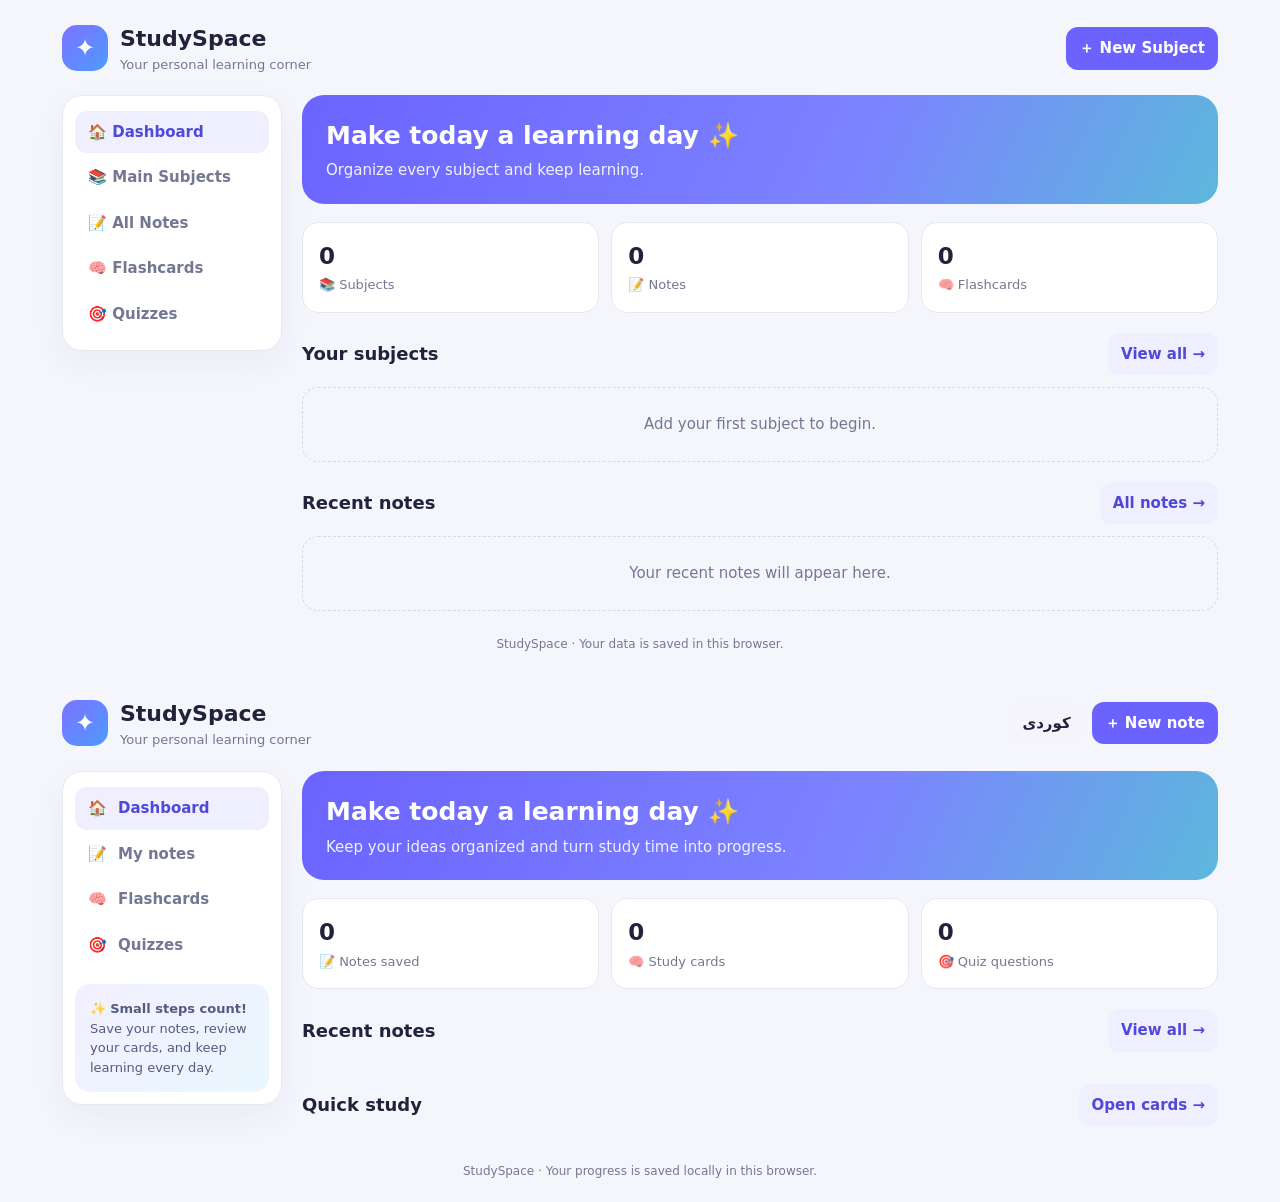
==== commit 5a53dcd2: "Update index.html" ====
--- a/index.html
+++ b/index.html
@@ -1,3 +1,355 @@
+
+<!DOCTYPE html>
+<html lang="en">
+<head>
+<meta charset="UTF-8">
+<meta name="viewport" content="width=device-width,initial-scale=1">
+<meta name="theme-color" content="#6c63ff">
+<title>StudySpace</title>
+<style>
+:root{--bg:#f5f6fc;--panel:#fff;--ink:#20233a;--muted:#737792;--brand:#6c63ff;--line:#e7e8f2}
+*{box-sizing:border-box}
+body{margin:0;background:var(--bg);color:var(--ink);font:15px/1.5 system-ui,sans-serif}
+button,input,textarea,select{font:inherit}
+button{cursor:pointer;border:0;border-radius:10px;padding:10px 13px;background:#efefff;color:#5148d9;font-weight:600}
+button.primary{background:var(--brand);color:white}
+button.danger{background:#fff0f1;color:#c63f50}
+button.ghost{background:#f4f4fa;color:var(--ink)}
+.app{max-width:1100px;margin:auto;padding:18px}
+header{display:flex;justify-content:space-between;align-items:center;gap:12px;margin-bottom:20px;flex-wrap:wrap}
+.brand{display:flex;align-items:center;gap:12px}
+.logo{width:45px;height:45px;display:grid;place-items:center;background:linear-gradient(135deg,#7d72ff,#4d9bff);border-radius:14px;color:white;font-size:24px}
+h1{font-size:22px;margin:0}
+.brand p{margin:0;color:var(--muted);font-size:13px}
+.layout{display:grid;grid-template-columns:200px minmax(0,1fr);gap:16px}
+.sidebar,.panel,.card{background:var(--panel);border:1px solid var(--line);border-radius:17px;padding:14px}
+.sidebar{height:max-content;position:sticky;top:10px}
+.nav{display:block;width:100%;text-align:left;background:transparent;color:var(--muted);margin:3px 0}
+.nav.active{background:#efefff;color:#5148d9}
+.content{min-width:0}
+.hidden{display:none!important}
+.hero{background:linear-gradient(115deg,#6c63ff,#5cb8dc);padding:22px;border-radius:18px;color:white;margin-bottom:16px}
+.hero h2{margin:0 0 5px}
+.hero p{margin:0}
+.stats,.grid{display:grid;grid-template-columns:repeat(2,minmax(0,1fr));gap:12px}
+.stats{grid-template-columns:repeat(3,minmax(0,1fr));margin:16px 0}
+.stat{background:white;border:1px solid var(--line);border-radius:14px;padding:13px}
+.stat b{display:block;font-size:22px}
+.stat span,.muted{color:var(--muted);font-size:13px}
+.section-head{display:flex;justify-content:space-between;align-items:center;gap:10px;margin:20px 0 12px;flex-wrap:wrap}
+.section-head h3{margin:0}
+.field{display:block;width:100%;border:1px solid var(--line);border-radius:10px;padding:11px;margin:7px 0;background:white;color:var(--ink)}
+textarea.field{min-height:100px;resize:vertical}
+.card{margin-bottom:10px;overflow-wrap:anywhere}
+.card h4{margin:0 0 7px}
+.card p{white-space:pre-wrap}
+.row{display:flex;gap:8px;flex-wrap:wrap;margin-top:10px}
+.tag{display:inline-block;background:#efefff;color:#5148d9;padding:3px 8px;border-radius:20px;font-size:12px}
+.empty{padding:22px;text-align:center;color:var(--muted);border:1px dashed #d8d9e8;border-radius:14px;grid-column:1/-1}
+footer{text-align:center;color:var(--muted);font-size:12px;margin-top:24px}
+@media(max-width:700px){.app{padding:12px}.layout{grid-template-columns:1fr}.sidebar{position:static;display:flex;overflow-x:auto;padding:7px;gap:4px}.nav{width:auto;white-space:nowrap;margin:0}.stats{gap:7px}.stat{padding:9px}.stat b{font-size:18px}.grid{grid-template-columns:1fr}}
+</style>
+</head>
+<body>
+<div class="app">
+<header>
+  <div class="brand"><div class="logo">✦</div><div><h1>StudySpace</h1><p>Your personal learning corner</p></div></div>
+  <button class="primary" onclick="showPage('subjects');document.getElementById('subjectName').focus()">＋ New Subject</button>
+</header>
+<div class="layout">
+<aside class="sidebar">
+  <button class="nav active" data-page="home" onclick="showPage('home')">🏠 Dashboard</button>
+  <button class="nav" data-page="subjects" onclick="showPage('subjects')">📚 Main Subjects</button>
+  <button class="nav" data-page="notes" onclick="showPage('notes')">📝 All Notes</button>
+  <button class="nav" data-page="cards" onclick="showPage('cards')">🧠 Flashcards</button>
+  <button class="nav" data-page="quizzes" onclick="showPage('quizzes')">🎯 Quizzes</button>
+</aside>
+<main class="content">
+
+<section id="page-home">
+  <div class="hero"><h2>Make today a learning day ✨</h2><p>Organize every subject and keep learning.</p></div>
+  <div class="stats">
+    <div class="stat"><b id="statSubjects">0</b><span>📚 Subjects</span></div>
+    <div class="stat"><b id="statNotes">0</b><span>📝 Notes</span></div>
+    <div class="stat"><b id="statCards">0</b><span>🧠 Flashcards</span></div>
+  </div>
+  <div class="section-head"><h3>Your subjects</h3><button onclick="showPage('subjects')">View all →</button></div>
+  <div id="homeSubjects" class="grid"></div>
+  <div class="section-head"><h3>Recent notes</h3><button onclick="showPage('notes')">All notes →</button></div>
+  <div id="homeNotes"></div>
+</section>
+
+<section id="page-subjects" class="hidden">
+  <div class="section-head"><h3>📚 Main Subjects</h3></div>
+  <div class="panel">
+    <p class="muted">Create as many subjects as you want. There is no fixed limit.</p>
+    <input id="subjectName" class="field" placeholder="Subject name (e.g. English)" maxlength="100">
+    <div class="row"><button class="primary" onclick="addSubject()">＋ Add Subject</button></div>
+  </div>
+  <div class="section-head"><h3>Your subjects</h3></div>
+  <div id="subjectsList" class="grid"></div>
+</section>
+
+<section id="page-notes" class="hidden">
+  <div class="section-head"><h3>📝 Notes</h3><button class="primary" onclick="newNote()">＋ New Note</button></div>
+  <div id="noteEditor" class="panel hidden">
+    <input id="noteTitle" class="field" placeholder="Note title">
+    <select id="noteSubject" class="field"></select>
+    <textarea id="noteBody" class="field" placeholder="Write your notes here..."></textarea>
+    <div class="row"><button class="primary" onclick="saveNote()">Save Note</button><button class="ghost" onclick="cancelNote()">Cancel</button></div>
+  </div>
+  <select id="notesFilter" class="field" onchange="renderNotes()"></select>
+  <div id="notesList"></div>
+</section>
+
+<section id="page-cards" class="hidden">
+  <div class="section-head"><h3>🧠 Flashcards</h3><button class="primary" onclick="toggleForm('cardForm')">＋ Add Card</button></div>
+  <div id="cardForm" class="panel hidden">
+    <input id="cardQuestion" class="field" placeholder="Question or front">
+    <textarea id="cardAnswer" class="field" placeholder="Answer or back"></textarea>
+    <select id="cardSubject" class="field"></select>
+    <div class="row"><button class="primary" onclick="addCard()">Save Card</button></div>
+  </div>
+  <select id="cardsFilter" class="field" onchange="renderCards()"></select>
+  <div id="cardsList" class="grid"></div>
+</section>
+
+<section id="page-quizzes" class="hidden">
+  <div class="section-head"><h3>🎯 Quiz Questions</h3><button class="primary" onclick="toggleForm('quizForm')">＋ Add Question</button></div>
+  <div id="quizForm" class="panel hidden">
+    <input id="quizQuestion" class="field" placeholder="Question">
+    <input id="quizAnswer" class="field" placeholder="Correct answer">
+    <select id="quizSubject" class="field"></select>
+    <div class="row"><button class="primary" onclick="addQuiz()">Save Question</button></div>
+  </div>
+  <select id="quizzesFilter" class="field" onchange="renderQuizzes()"></select>
+  <div id="quizzesList"></div>
+</section>
+
+<section id="page-subject-detail" class="hidden">
+  <button class="ghost" onclick="showPage('subjects')">← All subjects</button>
+  <div id="subjectDetail"></div>
+</section>
+
+</main>
+</div>
+<footer>StudySpace · Your data is saved in this browser.</footer>
+</div>
+
+<script>
+const STORAGE_KEY='studyspace_unlimited_v1';
+let db={subjects:[],notes:[],cards:[],quizzes:[]};
+let editingNote=null;
+let flippedCards=new Set();
+try{
+  const saved=JSON.parse(localStorage.getItem(STORAGE_KEY)||'null');
+  if(saved&&typeof saved==='object'){
+    db.subjects=Array.isArray(saved.subjects)?saved.subjects:[];
+    db.notes=Array.isArray(saved.notes)?saved.notes:[];
+    db.cards=Array.isArray(saved.cards)?saved.cards:[];
+    db.quizzes=Array.isArray(saved.quizzes)?saved.quizzes:[];
+  }
+}catch(e){}
+
+const $=id=>document.getElementById(id);
+const uid=()=>Date.now().toString(36)+Math.random().toString(36).slice(2,9);
+const esc=s=>String(s??'').replace(/[&<>"']/g,c=>({'&':'&amp;','<':'&lt;','>':'&gt;','"':'&quot;',"'":'&#39;'}[c]));
+const subjectName=id=>db.subjects.find(s=>s.id===id)?.name||'Unassigned';
+
+function persist(){
+  localStorage.setItem(STORAGE_KEY,JSON.stringify(db));
+  renderAll();
+}
+function showPage(page){
+  document.querySelectorAll('main section').forEach(s=>s.classList.add('hidden'));
+  const el=$('page-'+page);
+  if(el)el.classList.remove('hidden');
+  document.querySelectorAll('.nav').forEach(b=>b.classList.toggle('active',b.dataset.page===page));
+  renderAll();
+}
+function toggleForm(id){$(id).classList.toggle('hidden');}
+function addSubject(){
+  const input=$('subjectName');
+  const name=input.value.trim();
+  if(!name){alert('Please enter a subject name.');input.focus();return;}
+  db.subjects.push({id:uid(),name,created:Date.now()});
+  input.value='';
+  persist();
+  input.focus();
+}
+$('subjectName').addEventListener('keydown',e=>{if(e.key==='Enter')addSubject();});
+
+function renameSubject(id){
+  const s=db.subjects.find(x=>x.id===id);if(!s)return;
+  const value=prompt('New subject name:',s.name);
+  if(value===null||!value.trim())return;
+  s.name=value.trim();persist();
+}
+function deleteSubject(id){
+  const s=db.subjects.find(x=>x.id===id);if(!s)return;
+  if(!confirm(`Delete "${s.name}"? Its notes, flashcards and quizzes will be kept as Unassigned.`))return;
+  db.subjects=db.subjects.filter(x=>x.id!==id);
+  [...db.notes,...db.cards,...db.quizzes].forEach(item=>{if(item.subjectId===id)item.subjectId='';});
+  persist();
+}
+function openSubject(id){
+  const s=db.subjects.find(x=>x.id===id);if(!s)return;
+  $('subjectDetail').innerHTML=`
+    <div class="hero"><h2>📚 ${esc(s.name)}</h2><p>Your study space for this subject.</p></div>
+    <div class="stats">
+      <div class="stat"><b>${db.notes.filter(x=>x.subjectId===id).length}</b><span>Notes</span></div>
+      <div class="stat"><b>${db.cards.filter(x=>x.subjectId===id).length}</b><span>Flashcards</span></div>
+      <div class="stat"><b>${db.quizzes.filter(x=>x.subjectId===id).length}</b><span>Quiz questions</span></div>
+    </div>
+    <div class="row">
+      <button class="primary" onclick="newNote('${id}')">＋ Note</button>
+      <button onclick="showPage('cards');$('cardSubject').value='${id}';toggleForm('cardForm')">＋ Flashcard</button>
+      <button onclick="showPage('quizzes');$('quizSubject').value='${id}';toggleForm('quizForm')">＋ Quiz</button>
+    </div>
+    <h3 style="margin-top:22px">Notes</h3>
+    ${renderSubjectNotes(id)}
+    <h3>Flashcards</h3>
+    ${renderSubjectCards(id)}
+    <h3>Quiz questions</h3>
+    ${renderSubjectQuizzes(id)}`;
+  showPage('subject-detail');
+}
+function renderSubjectNotes(id){
+  const items=db.notes.filter(n=>n.subjectId===id);
+  return items.length?items.map(n=>`<article class="card"><h4>${esc(n.title)}</h4><p>${esc(n.body)}</p><button onclick="editNote('${n.id}')">Edit</button></article>`).join(''):'<p class="muted">No notes yet.</p>';
+}
+function renderSubjectCards(id){
+  const items=db.cards.filter(c=>c.subjectId===id);
+  return items.length?items.map(c=>`<article class="card"><h4>${esc(c.question)}</h4><p>${esc(c.answer)}</p></article>`).join(''):'<p class="muted">No flashcards yet.</p>';
+}
+function renderSubjectQuizzes(id){
+  const items=db.quizzes.filter(q=>q.subjectId===id);
+  return items.length?items.map(q=>`<article class="card"><h4>${esc(q.question)}</h4><details><summary>Show answer</summary><p>${esc(q.answer)}</p></details></article>`).join(''):'<p class="muted">No quiz questions yet.</p>';
+}
+
+function subjectOptions(selectId,filter=false){
+  const select=$(selectId);if(!select)return;
+  const previous=select.value;
+  select.innerHTML=(filter?'<option value="all">All subjects</option>':'<option value="">Unassigned</option>')+
+    db.subjects.map(s=>`<option value="${esc(s.id)}">${esc(s.name)}</option>`).join('');
+  if([...select.options].some(o=>o.value===previous))select.value=previous;
+}
+function openSubjectForm(){showPage('subjects');$('subjectName').focus();}
+function newNote(subjectId=''){
+  editingNote=null;
+  $('noteTitle').value='';
+  $('noteBody').value='';
+  $('noteSubject').value=subjectId;
+  $('noteEditor').classList.remove('hidden');
+  $('noteTitle').focus();
+}
+function editNote(id){
+  const n=db.notes.find(x=>x.id===id);if(!n)return;
+  editingNote=id;
+  showPage('notes');
+  $('noteEditor').classList.remove('hidden');
+  $('noteTitle').value=n.title;
+  $('noteBody').value=n.body;
+  $('noteSubject').value=n.subjectId||'';
+}
+function cancelNote(){$('noteEditor').classList.add('hidden');editingNote=null;}
+function saveNote(){
+  const title=$('noteTitle').value.trim();
+  const body=$('noteBody').value.trim();
+  if(!title&&!body){alert('Write a title or note first.');return;}
+  const item={id:editingNote||uid(),title:title||'Untitled note',body,subjectId:$('noteSubject').value,updated:Date.now()};
+  if(editingNote)db.notes=db.notes.map(n=>n.id===editingNote?item:n);
+  else db.notes.unshift(item);
+  cancelNote();persist();
+}
+function deleteNote(id){
+  if(!confirm('Delete this note?'))return;
+  db.notes=db.notes.filter(n=>n.id!==id);persist();
+}
+function addCard(){
+  const question=$('cardQuestion').value.trim(),answer=$('cardAnswer').value.trim();
+  if(!question||!answer){alert('Enter both a question and answer.');return;}
+  db.cards.unshift({id:uid(),question,answer,subjectId:$('cardSubject').value,created:Date.now()});
+  $('cardQuestion').value='';$('cardAnswer').value='';
+  $('cardForm').classList.add('hidden');persist();
+}
+function addQuiz(){
+  const question=$('quizQuestion').value.trim(),answer=$('quizAnswer').value.trim();
+  if(!question||!answer){alert('Enter a question and correct answer.');return;}
+  db.quizzes.unshift({id:uid(),question,answer,subjectId:$('quizSubject').value,created:Date.now()});
+  $('quizQuestion').value='';$('quizAnswer').value='';
+  $('quizForm').classList.add('hidden');persist();
+}
+function removeItem(type,id){
+  if(!confirm('Delete this item?'))return;
+  db[type]=db[type].filter(x=>x.id!==id);persist();
+}
+function renderSubjects(){
+  $('subjectsList').innerHTML=db.subjects.length?db.subjects.map(s=>`
+    <article class="card">
+      <h4>📘 ${esc(s.name)}</h4>
+      <p class="muted">${db.notes.filter(n=>n.subjectId===s.id).length} notes · ${db.cards.filter(c=>c.subjectId===s.id).length} cards · ${db.quizzes.filter(q=>q.subjectId===s.id).length} quiz questions</p>
+      <div class="row">
+        <button class="primary" onclick="openSubject('${s.id}')">Open</button>
+        <button onclick="renameSubject('${s.id}')">✏️ Rename</button>
+        <button class="danger" onclick="deleteSubject('${s.id}')">Delete</button>
+      </div>
+    </article>`).join(''):'<div class="empty">No subjects yet. Add your first subject above!</div>';
+  $('homeSubjects').innerHTML=db.subjects.length?db.subjects.slice(0,6).map(s=>`
+    <article class="card"><h4>📘 ${esc(s.name)}</h4>
+    <p class="muted">${db.notes.filter(n=>n.subjectId===s.id).length} notes</p>
+    <button onclick="openSubject('${s.id}')">Open subject →</button></article>`).join(''):'<div class="empty">Add your first subject to begin.</div>';
+}
+function renderNotes(){
+  const filter=$('notesFilter').value||'all';
+  const items=db.notes.filter(n=>filter==='all'||(filter==='unassigned'?!n.subjectId:n.subjectId===filter));
+  $('notesList').innerHTML=items.length?items.map(n=>`
+    <article class="card"><span class="tag">${esc(subjectName(n.subjectId))}</span>
+    <h4 style="margin-top:8px">${esc(n.title)}</h4><p>${esc(n.body)}</p>
+    <div class="row"><button onclick="editNote('${n.id}')">Edit</button><button class="danger" onclick="deleteNote('${n.id}')">Delete</button></div></article>`).join(''):'<div class="empty">No notes here yet.</div>';
+}
+function renderCards(){
+  const filter=$('cardsFilter').value||'all';
+  const items=db.cards.filter(c=>filter==='all'||(filter==='unassigned'?!c.subjectId:c.subjectId===filter));
+  $('cardsList').innerHTML=items.length?items.map(c=>`
+    <article class="card">
+      <span class="tag">${esc(subjectName(c.subjectId))}</span>
+      <h4 style="margin-top:8px">${esc(c.question)}</h4>
+      <p id="answer-${c.id}" class="hidden">${esc(c.answer)}</p>
+      <div class="row"><button onclick="$('answer-${c.id}').classList.toggle('hidden')">Show / Hide Answer</button><button class="danger" onclick="removeItem('cards','${c.id}')">Delete</button></div>
+    </article>`).join(''):'<div class="empty">No flashcards here yet.</div>';
+}
+function renderQuizzes(){
+  const filter=$('quizzesFilter').value||'all';
+  const items=db.quizzes.filter(q=>filter==='all'||(filter==='unassigned'?!q.subjectId:q.subjectId===filter));
+  $('quizzesList').innerHTML=items.length?items.map(q=>`
+    <article class="card"><span class="tag">${esc(subjectName(q.subjectId))}</span>
+    <h4 style="margin-top:8px">${esc(q.question)}</h4>
+    <details><summary>Show answer</summary><p>${esc(q.answer)}</p></details>
+    <div class="row"><button class="danger" onclick="removeItem('quizzes','${q.id}')">Delete</button></div></article>`).join(''):'<div class="empty">No quiz questions here yet.</div>';
+}
+function renderHome(){
+  $('statSubjects').textContent=db.subjects.length;
+  $('statNotes').textContent=db.notes.length;
+  $('statCards').textContent=db.cards.length;
+  $('homeNotes').innerHTML=db.notes.length?db.notes.slice(0,4).map(n=>`
+    <article class="card"><span class="tag">${esc(subjectName(n.subjectId))}</span>
+    <h4 style="margin-top:8px">${esc(n.title)}</h4><p>${esc(n.body.slice(0,180))}</p>
+    <button onclick="editNote('${n.id}')">Edit note</button></article>`).join(''):'<div class="empty">Your recent notes will appear here.</div>';
+}
+function renderAll(){
+  subjectOptions('noteSubject');
+  subjectOptions('cardSubject');
+  subjectOptions('quizSubject');
+  subjectOptions('notesFilter',true);
+  subjectOptions('cardsFilter',true);
+  subjectOptions('quizzesFilter',true);
+  renderSubjects();renderNotes();renderCards();renderQuizzes();renderHome();
+}
+renderAll();
+</script>
+</body>
+</html>
 <!doctype html>
 <html lang="en">
 <head>
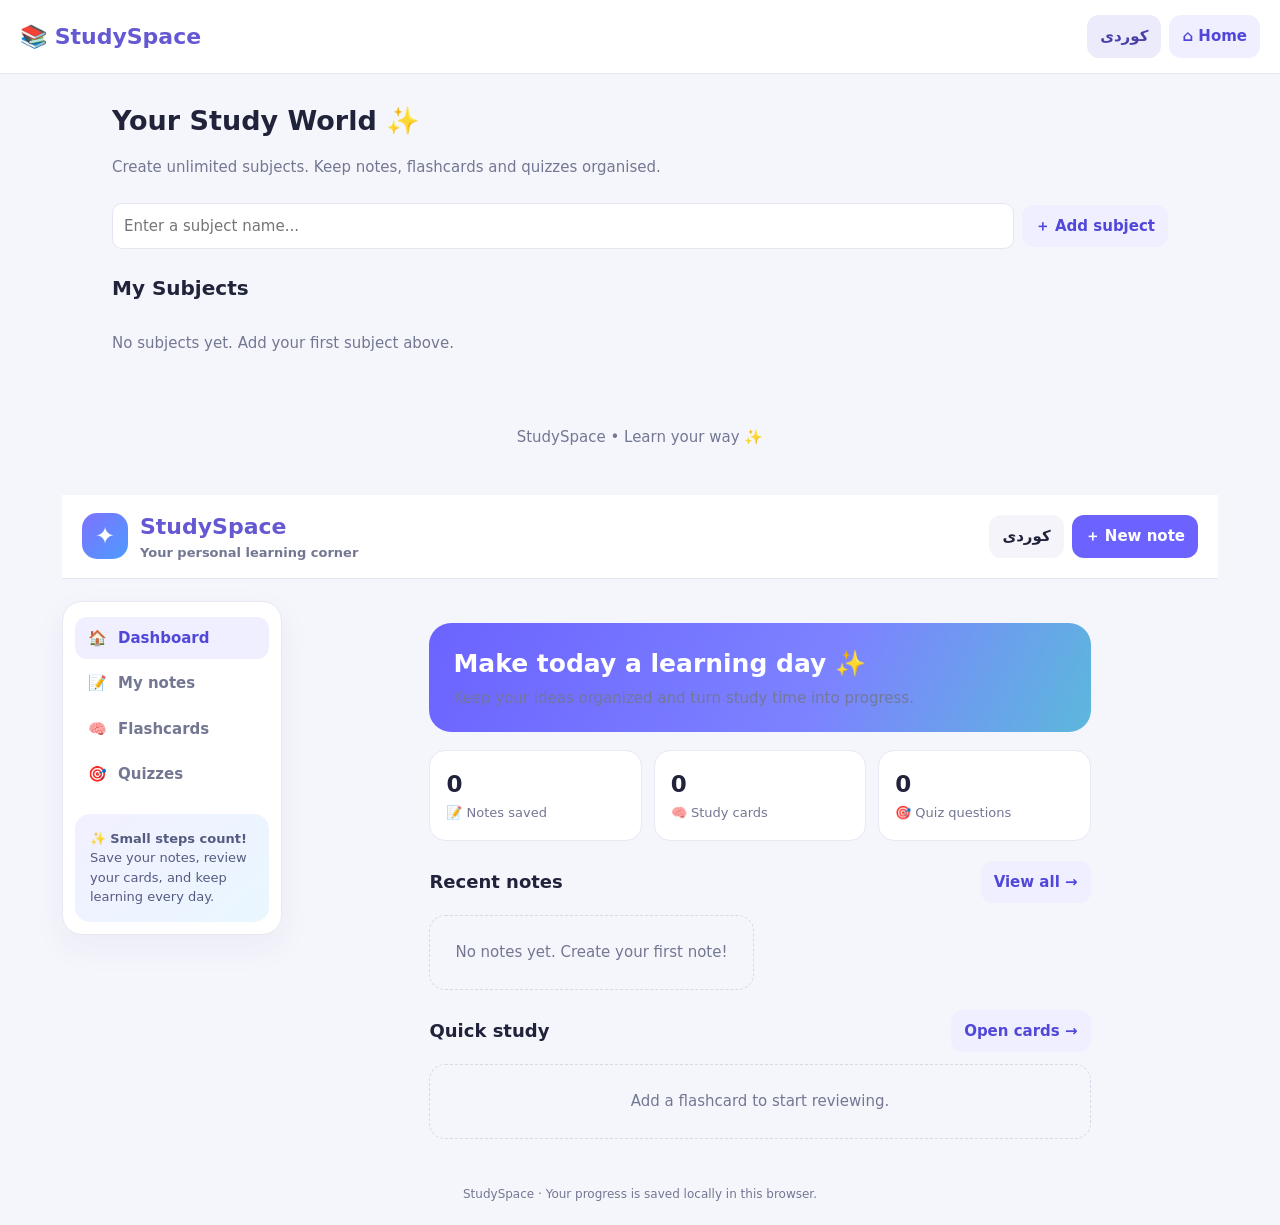
==== commit ade1ff82: "Update index.html" ====
--- a/index.html
+++ b/index.html
@@ -1,4 +1,449 @@
 
+<!DOCTYPE html>
+<html lang="en">
+<head>
+<meta charset="UTF-8">
+<meta name="viewport" content="width=device-width, initial-scale=1">
+<meta name="theme-color" content="#6558d3">
+<title>StudySpace — Your Study World</title>
+<style>
+:root {
+  --primary:#6558d3;
+  --bg:#f5f6fc;
+  --card:#ffffff;
+  --text:#202239;
+  --muted:#73758b;
+  --border:#e5e6f0;
+}
+*{box-sizing:border-box}
+body{margin:0;font-family:Arial,sans-serif;background:var(--bg);color:var(--text)}
+button,input,textarea,select{font:inherit}
+button{cursor:pointer;border:0;border-radius:10px;padding:10px 14px;background:var(--primary);color:white}
+button.secondary{background:#ecebfb;color:#4940a7}
+button.danger{background:#ffe7e9;color:#b42335}
+input,textarea,select{width:100%;padding:11px;border:1px solid var(--border);border-radius:10px;background:white;color:var(--text)}
+textarea{resize:vertical;min-height:100px}
+header{background:var(--card);padding:15px 20px;border-bottom:1px solid var(--border);display:flex;gap:12px;align-items:center;justify-content:space-between;flex-wrap:wrap}
+.brand{font-size:22px;font-weight:800;color:var(--primary)}
+header .actions{display:flex;gap:8px;flex-wrap:wrap}
+main{max-width:1100px;margin:auto;padding:22px}
+h1{font-size:27px;margin:5px 0 8px}
+h2{font-size:20px;margin:0 0 14px}
+p,.muted{color:var(--muted)}
+.section{margin:24px 0}
+.grid{display:grid;grid-template-columns:repeat(auto-fill,minmax(220px,1fr));gap:14px}
+.card{background:var(--card);border:1px solid var(--border);border-radius:16px;padding:17px;box-shadow:0 3px 12px #22222205}
+.subject-card{cursor:pointer;transition:transform .15s}
+.subject-card:hover{transform:translateY(-2px)}
+.subject-icon{font-size:30px}
+.subject-card h3{margin:10px 0 5px}
+.row{display:flex;gap:8px;align-items:center;flex-wrap:wrap}
+.row>*{flex:1}
+.row button{flex:0 0 auto}
+.tabs{display:flex;gap:7px;flex-wrap:wrap;margin:18px 0}
+.tab{background:#e9e8f7;color:#4e479b}
+.tab.active{background:var(--primary);color:white}
+.hidden{display:none!important}
+.note-layout{display:grid;grid-template-columns:minmax(0,1fr);gap:16px}
+.note-card{padding:0;overflow:hidden}
+.note-card-top{display:flex;justify-content:space-between;gap:8px;align-items:center;padding:12px;flex-wrap:wrap}
+.note-title{font-size:18px;font-weight:700;border:0;background:transparent;outline:none}
+.editor{min-height:240px;padding:18px;outline:none;line-height:1.65;overflow-wrap:anywhere}
+.editor:empty:before{content:attr(data-placeholder);color:#999;pointer-events:none}
+.toolbar{display:flex;gap:6px;flex-wrap:wrap;padding:10px;border-bottom:1px solid var(--border);background:#fafaff}
+.tool{background:#eeeeFA;color:#34315c;padding:8px 10px}
+.tool:hover{background:#dedafb}
+.color-input{width:38px;height:36px;padding:2px;cursor:pointer}
+.color-label{font-size:12px;color:var(--muted);display:flex;gap:5px;align-items:center}
+.note-list{display:grid;gap:12px}
+.note-preview{padding:15px;border-radius:12px;border:1px solid var(--border);cursor:pointer}
+.note-preview h3{margin:0 0 8px}
+.note-preview .preview-text{max-height:80px;overflow:hidden}
+.flashcard{min-height:190px;display:flex;flex-direction:column;align-items:center;justify-content:center;text-align:center;cursor:pointer}
+.flashcard .big{font-size:22px;font-weight:700;margin:20px 0}
+.quiz-question{margin:14px 0;padding:14px;border:1px solid var(--border);border-radius:12px}
+.quiz-question label{display:flex;gap:8px;align-items:center;margin:10px 0}
+.quiz-question input{width:auto}
+footer{text-align:center;padding:25px;color:var(--muted)}
+@media(min-width:760px){.note-layout{grid-template-columns:minmax(0,1.1fr) minmax(250px,.9fr)}}
+</style>
+</head>
+<body>
+<header>
+  <div class="brand">📚 StudySpace</div>
+  <div class="actions">
+    <button class="secondary" onclick="toggleLanguage()" id="languageButton">کوردی</button>
+    <button onclick="showHome()">⌂ Home</button>
+  </div>
+</header>
+
+<main>
+  <section id="homePage">
+    <h1 id="welcomeTitle">Your Study World ✨</h1>
+    <p id="welcomeText">Create unlimited subjects. Keep notes, flashcards and quizzes organised.</p>
+    <div class="row section">
+      <input id="subjectName" placeholder="Enter a subject name..." maxlength="80">
+      <button onclick="addSubject()" id="addSubjectButton">＋ Add subject</button>
+    </div>
+    <div class="section">
+      <h2 id="subjectsHeading">My Subjects</h2>
+      <div class="grid" id="subjectGrid"></div>
+      <p id="emptySubjects" class="muted">No subjects yet. Add your first subject above.</p>
+    </div>
+  </section>
+
+  <section id="subjectPage" class="hidden">
+    <div class="row">
+      <div>
+        <button class="secondary" onclick="showHome()">← Home</button>
+        <h1 id="subjectHeading"></h1>
+        <p id="subjectSubtitle">Your notes, flashcards and quizzes in one place.</p>
+      </div>
+      <button class="secondary" onclick="renameSubject()">✎ Rename</button>
+      <button class="danger" onclick="deleteSubject()">Delete subject</button>
+    </div>
+
+    <div class="tabs">
+      <button class="tab active" data-tab="notes" onclick="setTab('notes',this)">📝 Notes</button>
+      <button class="tab" data-tab="cards" onclick="setTab('cards',this)">🗂️ Flashcards</button>
+      <button class="tab" data-tab="quiz" onclick="setTab('quiz',this)">❓ Quizzes</button>
+    </div>
+
+    <section id="notesPanel">
+      <div class="note-layout">
+        <div class="card note-card">
+          <div class="note-card-top">
+            <input class="note-title" id="noteTitle" placeholder="Note title..." maxlength="150">
+            <button onclick="newNote()">＋ New note</button>
+          </div>
+
+          <div class="toolbar">
+            <button class="tool" onclick="format('bold')" title="Bold"><b>B</b></button>
+            <button class="tool" onclick="format('italic')" title="Italic"><i>I</i></button>
+            <button class="tool" onclick="format('underline')" title="Underline"><u>U</u></button>
+            <button class="tool" onclick="format('insertUnorderedList')" title="Bullet list">• List</button>
+            <button class="tool" onclick="format('insertOrderedList')" title="Numbered list">1. List</button>
+            <button class="tool" onclick="highlightText('#fff176')" title="Yellow highlight">🟨 Highlight</button>
+            <button class="tool" onclick="highlightText('#a7f3d0')" title="Green highlight">🟩</button>
+            <button class="tool" onclick="highlightText('#bfdbfe')" title="Blue highlight">🟦</button>
+            <button class="tool" onclick="highlightText('#fbcfe8')" title="Pink highlight">🩷</button>
+            <button class="tool" onclick="highlightText('#ddd6fe')" title="Purple highlight">🟪</button>
+            <button class="tool" onclick="format('removeFormat')" title="Remove text formatting">Clear format</button>
+            <button class="tool" onclick="insertEmoji('😀')">😀</button>
+            <button class="tool" onclick="insertEmoji('⭐')">⭐</button>
+            <button class="tool" onclick="insertEmoji('📌')">📌</button>
+            <button class="tool" onclick="insertEmoji('💡')">💡</button>
+            <button class="tool" onclick="insertEmoji('❤️')">❤️</button>
+          </div>
+
+          <div class="toolbar">
+            <label class="color-label">Page color
+              <input class="color-input" type="color" id="pageColor" value="#ffffff" onchange="changePageColor(this.value)">
+            </label>
+            <label class="color-label">Text color
+              <input class="color-input" type="color" id="textColor" value="#202239" onchange="formatTextColor(this.value)">
+            </label>
+            <button class="tool" onclick="changePageColor('#ffffff')">White page</button>
+            <button class="tool" onclick="changePageColor('#fffde7')">Cream</button>
+            <button class="tool" onclick="changePageColor('#e8f5e9')">Green</button>
+            <button class="tool" onclick="changePageColor('#e3f2fd')">Blue</button>
+            <button class="tool" onclick="changePageColor('#fce4ec')">Pink</button>
+            <button class="tool" onclick="changePageColor('#f3e5f5')">Purple</button>
+          </div>
+
+          <div class="editor" id="noteEditor" contenteditable="true" data-placeholder="Start writing your notes here..."></div>
+          <div class="note-card-top">
+            <span id="saveStatus" class="muted">Auto-save enabled</span>
+            <button onclick="saveCurrentNote()">Save note</button>
+          </div>
+        </div>
+
+        <div>
+          <h2>📝 Your Notes</h2>
+          <div id="notesList" class="note-list"></div>
+          <p class="muted" id="emptyNotes">Your notes will appear here.</p>
+        </div>
+      </div>
+    </section>
+
+    <section id="cardsPanel" class="hidden">
+      <div class="card section">
+        <h2>Create a flashcard</h2>
+        <input id="cardFront" placeholder="Question or front of card">
+        <div style="height:8px"></div>
+        <textarea id="cardBack" placeholder="Answer or back of card"></textarea>
+        <div style="height:8px"></div>
+        <button onclick="addFlashcard()">＋ Add flashcard</button>
+      </div>
+      <div class="grid" id="flashcardList"></div>
+      <p id="emptyCards" class="muted">No flashcards yet.</p>
+    </section>
+
+    <section id="quizPanel" class="hidden">
+      <div class="card section">
+        <h2>Add a quiz question</h2>
+        <input id="quizQuestion" placeholder="Write your question">
+        <div style="height:8px"></div>
+        <input id="quizA" placeholder="Option A">
+        <div style="height:8px"></div>
+        <input id="quizB" placeholder="Option B">
+        <div style="height:8px"></div>
+        <input id="quizC" placeholder="Option C">
+        <div style="height:8px"></div>
+        <label for="correctAnswer">Correct answer</label>
+        <select id="correctAnswer">
+          <option value="0">Option A</option>
+          <option value="1">Option B</option>
+          <option value="2">Option C</option>
+        </select>
+        <div style="height:10px"></div>
+        <button onclick="addQuizQuestion()">＋ Add question</button>
+      </div>
+      <div id="quizList"></div>
+      <div class="row section">
+        <button onclick="startQuiz()">▶ Start quiz</button>
+        <button class="secondary" onclick="renderQuizList()">Show questions</button>
+      </div>
+      <div id="quizRunner" class="card hidden"></div>
+    </section>
+  </section>
+</main>
+<footer>StudySpace • Learn your way ✨</footer>
+
+<script>
+const STORAGE_KEY = 'studyspace_unlimited_v1';
+let db = loadDB();
+let currentSubjectId = null;
+let currentNoteId = null;
+let currentTab = 'notes';
+let quizIndex = 0;
+let quizScore = 0;
+let quizAnswers = [];
+let language = 'en';
+
+function loadDB(){
+  try {
+    const saved = JSON.parse(localStorage.getItem(STORAGE_KEY));
+    if(saved && Array.isArray(saved.subjects)) return saved;
+  } catch(e){}
+  return {subjects:[]};
+}
+function persist(){
+  localStorage.setItem(STORAGE_KEY, JSON.stringify(db));
+  const status = document.getElementById('saveStatus');
+  if(status) status.textContent = '✓ Saved automatically';
+}
+function uid(){return Date.now().toString(36)+Math.random().toString(36).slice(2,8)}
+function esc(s=''){
+  return String(s).replace(/[&<>"']/g,c=>({'&':'&amp;','<':'&lt;','>':'&gt;','"':'&quot;',"'":'&#39;'}[c]));
+}
+function currentSubject(){return db.subjects.find(s=>s.id===currentSubjectId)}
+function showHome(){
+  document.getElementById('homePage').classList.remove('hidden');
+  document.getElementById('subjectPage').classList.add('hidden');
+  currentSubjectId=null;
+  renderSubjects();
+}
+function addSubject(){
+  const input=document.getElementById('subjectName');
+  const name=input.value.trim();
+  if(!name){input.focus();return}
+  db.subjects.push({id:uid(),name,notes:[],cards:[],quizzes:[]});
+  input.value='';
+  persist();
+  renderSubjects();
+}
+function renderSubjects(){
+  const grid=document.getElementById('subjectGrid');
+  grid.innerHTML='';
+  document.getElementById('emptySubjects').classList.toggle('hidden',db.subjects.length>0);
+  db.subjects.forEach(s=>{
+    const el=document.createElement('div');
+    el.className='card subject-card';
+    el.innerHTML=`<div class="subject-icon">📚</div><h3>${esc(s.name)}</h3>
+      <p>${s.notes.length} notes · ${s.cards.length} flashcards · ${s.quizzes.length} questions</p>
+      <button>Open subject →</button>`;
+    el.onclick=()=>openSubject(s.id);
+    grid.appendChild(el);
+  });
+}
+function openSubject(id){
+  currentSubjectId=id;
+  const s=currentSubject();
+  if(!s)return;
+  document.getElementById('homePage').classList.add('hidden');
+  document.getElementById('subjectPage').classList.remove('hidden');
+  document.getElementById('subjectHeading').textContent=s.name;
+  currentNoteId=null;
+  document.getElementById('noteTitle').value='';
+  document.getElementById('noteEditor').innerHTML='';
+  changePageColor('#ffffff',false);
+  setTab(currentTab);
+  renderNotes();
+  renderFlashcards();
+  renderQuizList();
+}
+function renameSubject(){
+  const s=currentSubject();if(!s)return;
+  const name=prompt('New subject name:',s.name);
+  if(name&&name.trim()){s.name=name.trim();persist();openSubject(s.id);renderSubjects()}
+}
+function deleteSubject(){
+  const s=currentSubject();if(!s)return;
+  if(!confirm(`Delete "${s.name}" and all its notes, flashcards and quizzes?`))return;
+  db.subjects=db.subjects.filter(x=>x.id!==s.id);
+  persist();showHome();
+}
+function setTab(tab,button){
+  currentTab=tab;
+  ['notes','cards','quiz'].forEach(t=>{
+    document.getElementById(t==='notes'?'notesPanel':t==='cards'?'cardsPanel':'quizPanel').classList.toggle('hidden',t!==tab);
+  });
+  document.querySelectorAll('.tab').forEach(b=>b.classList.toggle('active',b.dataset.tab===tab));
+}
+function newNote(){
+  saveCurrentNote();
+  currentNoteId=null;
+  document.getElementById('noteTitle').value='';
+  document.getElementById('noteEditor').innerHTML='';
+  changePageColor('#ffffff',false);
+  document.getElementById('noteTitle').focus();
+}
+function saveCurrentNote(){
+  const s=currentSubject();if(!s)return;
+  const title=document.getElementById('noteTitle').value.trim()||'Untitled note';
+  const content=document.getElementById('noteEditor').innerHTML;
+  const color=document.getElementById('noteEditor').dataset.pageColor||'#ffffff';
+  if(!currentNoteId && !content.trim() && title==='Untitled note')return;
+  let note=s.notes.find(n=>n.id===currentNoteId);
+  if(!note){
+    note={id:uid(),title,content,color,updated:Date.now()};
+    s.notes.unshift(note);currentNoteId=note.id;
+  }else{
+    note.title=title;note.content=content;note.color=color;note.updated=Date.now();
+    s.notes.sort((a,b)=>b.updated-a.updated);
+  }
+  persist();renderNotes();
+}
+function renderNotes(){
+  const s=currentSubject();if(!s)return;
+  const list=document.getElementById('notesList');list.innerHTML='';
+  document.getElementById('emptyNotes').classList.toggle('hidden',s.notes.length>0);
+  s.notes.forEach(n=>{
+    const el=document.createElement('div');
+    el.className='note-preview';
+    el.style.background=n.color||'#ffffff';
+    el.innerHTML=`<h3>${esc(n.title)}</h3><div class="preview-text">${n.content||'<span class="muted">Empty note</span>'}</div>
+      <div class="row" style="margin-top:10px"><button class="secondary">Open</button><button class="danger">Delete</button></div>`;
+    el.querySelector('.secondary').onclick=()=>editNote(n.id);
+    el.querySelector('.danger').onclick=(e)=>{
+      e.stopPropagation();
+      if(confirm('Delete this note?')){
+        s.notes=s.notes.filter(x=>x.id!==n.id);
+        if(currentNoteId===n.id)newNote();
+        persist();renderNotes();
+      }
+    };
+    list.appendChild(el);
+  });
+}
+function editNote(id){
+  saveCurrentNote();
+  const s=currentSubject(),n=s.notes.find(x=>x.id===id);if(!n)return;
+  currentNoteId=n.id;
+  document.getElementById('noteTitle').value=n.title;
+  document.getElementById('noteEditor').innerHTML=n.content||'';
+  changePageColor(n.color||'#ffffff',false);
+  document.getElementById('noteEditor').focus();
+}
+function format(command){
+  document.getElementById('noteEditor').focus();
+  document.execCommand(command,false,null);
+  saveCurrentNote();
+}
+function highlightText(color){
+  const editor=document.getElementById('noteEditor');
+  editor.focus();
+  document.execCommand('hiliteColor',false,color);
+  saveCurrentNote();
+}
+function formatTextColor(color){
+  document.getElementById('noteEditor').focus();
+  document.execCommand('foreColor',false,color);
+  saveCurrentNote();
+}
+function insertEmoji(emoji){
+  const editor=document.getElementById('noteEditor');
+  editor.focus();
+  document.execCommand('insertText',false,emoji);
+  saveCurrentNote();
+}
+function changePageColor(color,save=true){
+  const editor=document.getElementById('noteEditor');
+  editor.style.backgroundColor=color;
+  editor.dataset.pageColor=color;
+  document.getElementById('pageColor').value=color;
+  if(save)saveCurrentNote();
+}
+document.getElementById('noteTitle').addEventListener('input',()=>{
+  clearTimeout(window.noteSaveTimer);
+  window.noteSaveTimer=setTimeout(saveCurrentNote,400);
+});
+document.getElementById('noteEditor').addEventListener('input',()=>{
+  clearTimeout(window.noteSaveTimer);
+  window.noteSaveTimer=setTimeout(saveCurrentNote,400);
+});
+function addFlashcard(){
+  const front=document.getElementById('cardFront').value.trim();
+  const back=document.getElementById('cardBack').value.trim();
+  if(!front||!back){alert('Enter both the question and the answer.');return}
+  currentSubject().cards.push({id:uid(),front,back,flipped:false});
+  document.getElementById('cardFront').value='';
+  document.getElementById('cardBack').value='';
+  persist();renderFlashcards();
+}
+function renderFlashcards(){
+  const s=currentSubject();if(!s)return;
+  const list=document.getElementById('flashcardList');list.innerHTML='';
+  document.getElementById('emptyCards').classList.toggle('hidden',s.cards.length>0);
+  s.cards.forEach(c=>{
+    const el=document.createElement('div');
+    el.className='card flashcard';
+    el.innerHTML=`<div class="muted">Tap card to flip</div><div class="big">${esc(c.flipped?c.back:c.front)}</div>
+      <div class="row"><button class="secondary">Flip</button><button class="danger">Delete</button></div>`;
+    el.querySelector('.secondary').onclick=()=>{c.flipped=!c.flipped;persist();renderFlashcards()};
+    el.querySelector('.danger').onclick=()=>{currentSubject().cards=currentSubject().cards.filter(x=>x.id!==c.id);persist();renderFlashcards()};
+    el.onclick=(e)=>{if(e.target.tagName!=='BUTTON'){c.flipped=!c.flipped;persist();renderFlashcards()}};
+    list.appendChild(el);
+  });
+}
+function addQuizQuestion(){
+  const question=document.getElementById('quizQuestion').value.trim();
+  const options=['quizA','quizB','quizC'].map(id=>document.getElementById(id).value.trim());
+  const answer=Number(document.getElementById('correctAnswer').value);
+  if(!question||options.some(x=>!x)){alert('Fill in the question and all three options.');return}
+  currentSubject().quizzes.push({id:uid(),question,options,answer});
+  ['quizQuestion','quizA','quizB','quizC'].forEach(id=>document.getElementById(id).value='');
+  persist();renderQuizList();
+}
+function renderQuizList(){
+  const s=currentSubject();if(!s)return;
+  const list=document.getElementById('quizList');list.innerHTML='';
+  s.quizzes.forEach((q,i)=>{
+    const el=document.createElement('div');el.className='quiz-question';
+    el.innerHTML=`<b>${i+1}. ${esc(q.question)}</b><p>${q.options.map((o,j)=>`${'ABC'[j]}. ${esc(o)}`).join('<br>')}</p>
+      <button class="danger">Delete question</button>`;
+    el.querySelector('button').onclick=()=>{s.quizzes=s.quizzes.filter(x=>x.id!==q.id);persist();renderQuizList()};
+    list.appendChild(el);
+  });
+}
+function startQuiz(){
+  const s=currentSubject();if(!s||!s.quizzes.length){alert('Add some quiz questions first.');return}
+  quizIndex=0;quizScore=0;quizAnswers=[];
+  document.getElementById('quizRunner').classList.remove('hidden');
+  renderQuizQuestion();
+}
+functi
 <!DOCTYPE html>
 <html lang="en">
 <head>
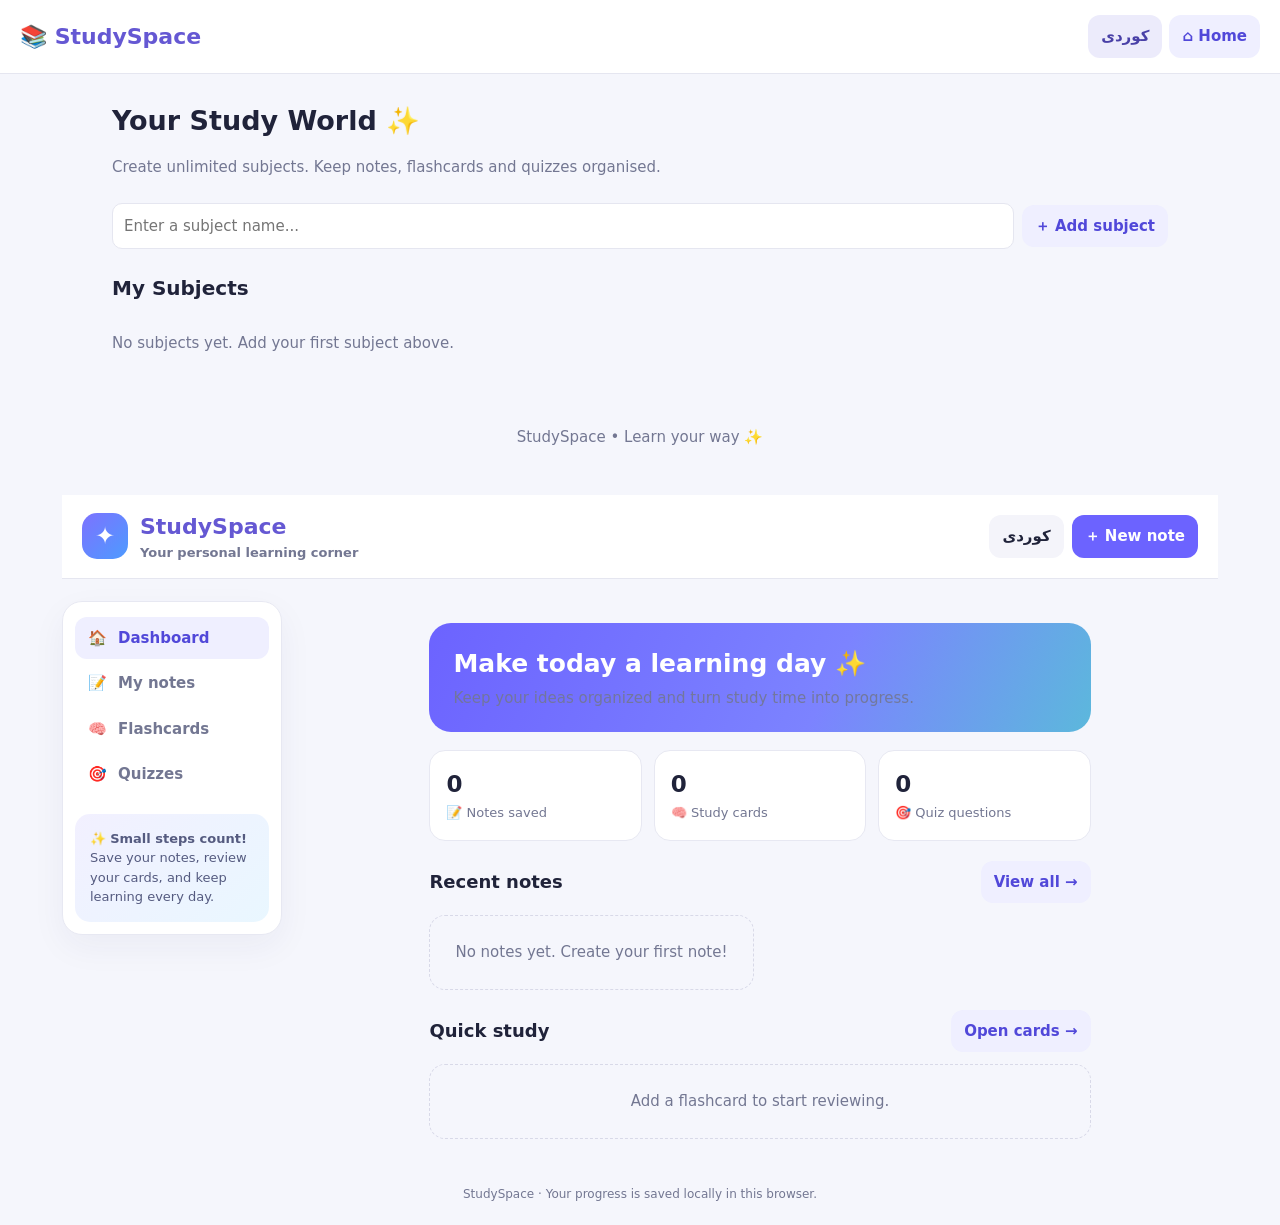
==== commit c64e6192: "Update print statement from 'Hello' to 'Goodbye'" ====
--- a/index.html
+++ b/index.html
@@ -1,4 +1,987 @@
 
+<!DOCTYPE html>
+<html lang="en">
+<head>
+<meta charset="UTF-8">
+<meta name="viewport" content="width=device-width, initial-scale=1">
+<meta name="theme-color" content="#6558d3">
+<title>StudySpace — Your Study World</title>
+<style>
+:root{--primary:#6558d3;--bg:#f5f6fc;--card:#fff;--text:#202239;--muted:#73758b;--border:#e5e6f0}
+*{box-sizing:border-box}
+body{margin:0;font-family:Arial,sans-serif;background:var(--bg);color:var(--text)}
+button,input,textarea,select{font:inherit}
+button{cursor:pointer;border:0;border-radius:10px;padding:10px 14px;background:var(--primary);color:white}
+button.secondary{background:#ecebfb;color:#4940a7}
+button.danger{background:#ffe7e9;color:#b42335}
+input,textarea,select{width:100%;padding:11px;border:1px solid var(--border);border-radius:10px;background:white;color:var(--text)}
+header{background:white;padding:15px 20px;border-bottom:1px solid var(--border);display:flex;gap:12px;align-items:center;justify-content:space-between;flex-wrap:wrap}
+.brand{font-size:22px;font-weight:800;color:var(--primary)}
+header .actions,.toolbar,.tabs{display:flex;gap:7px;flex-wrap:wrap}
+main{max-width:1100px;margin:auto;padding:22px}
+h1{font-size:27px;margin:5px 0 8px}
+h2{font-size:20px;margin:0 0 14px}
+p,.muted{color:var(--muted)}
+.section{margin:24px 0}
+.grid{display:grid;grid-template-columns:repeat(auto-fill,minmax(220px,1fr));gap:14px}
+.card{background:var(--card);border:1px solid var(--border);border-radius:16px;padding:17px;box-shadow:0 3px 12px #22222205}
+.subject-card{cursor:pointer;transition:transform .15s}
+.subject-card:hover{transform:translateY(-2px)}
+.subject-icon{font-size:30px}
+.subject-card h3{margin:10px 0 5px}
+.row{display:flex;gap:8px;align-items:center;flex-wrap:wrap}
+.row>*{flex:1;min-width:0}
+.row button{flex:0 0 auto}
+.tabs{margin:18px 0}
+.tab{background:#e9e8f7;color:#4e479b}
+.tab.active{background:var(--primary);color:white}
+.hidden{display:none!important}
+.note-layout{display:grid;grid-template-columns:minmax(0,1fr);gap:16px}
+.note-card{padding:0;overflow:hidden}
+.note-card-top{display:flex;justify-content:space-between;gap:8px;align-items:center;padding:12px;flex-wrap:wrap}
+.note-title{font-size:18px;font-weight:700;border:0;background:transparent;outline:none}
+.editor{min-height:240px;padding:18px;outline:none;line-height:1.65;overflow-wrap:anywhere;background:white}
+.editor:empty:before{content:attr(data-placeholder);color:#999;pointer-events:none}
+.toolbar{padding:10px;border-bottom:1px solid var(--border);background:#fafaff}
+.tool{background:#eeeeFA;color:#34315c;padding:8px 10px}
+.tool:hover{background:#dedafb}
+.color-input{width:38px;height:36px;padding:2px;cursor:pointer}
+.color-label{font-size:12px;color:var(--muted);display:flex;gap:5px;align-items:center}
+.note-list{display:grid;gap:12px}
+.note-preview{padding:15px;border-radius:12px;border:1px solid var(--border);overflow-wrap:anywhere}
+.note-preview h3{margin:0 0 8px}
+.note-preview .preview-text{max-height:100px;overflow:hidden}
+.flashcard{min-height:190px;display:flex;flex-direction:column;align-items:center;justify-content:center;text-align:center;cursor:pointer}
+.flashcard .big{font-size:22px;font-weight:700;margin:20px 0;white-space:pre-wrap;overflow-wrap:anywhere}
+.quiz-question{margin:14px 0;padding:14px;border:1px solid var(--border);border-radius:12px}
+.quiz-question label{display:flex;gap:8px;align-items:center;margin:10px 0}
+.quiz-question input{width:auto}
+footer{text-align:center;padding:25px;color:var(--muted)}
+@media(min-width:760px){.note-layout{grid-template-columns:minmax(0,1.1fr) minmax(250px,.9fr)}}
+</style>
+</head>
+<body>
+<header>
+  <div class="brand">📚 StudySpace</div>
+  <div class="actions">
+    <button class="secondary" onclick="toggleLanguage()" id="languageButton">کوردی</button>
+    <button onclick="showHome()">⌂ Home</button>
+  </div>
+</header>
+
+<main>
+<section id="homePage">
+  <h1 id="welcomeTitle">Your Study World ✨</h1>
+  <p id="welcomeText">Create unlimited subjects. Keep notes, flashcards and quizzes organised.</p>
+  <div class="row section">
+    <input id="subjectName" placeholder="Enter a subject name..." maxlength="80">
+    <button onclick="addSubject()" id="addSubjectButton">＋ Add subject</button>
+  </div>
+  <div class="section">
+    <h2 id="subjectsHeading">My Subjects</h2>
+    <div class="grid" id="subjectGrid"></div>
+    <p id="emptySubjects" class="muted">No subjects yet. Add your first subject above.</p>
+  </div>
+</section>
+
+<section id="subjectPage" class="hidden">
+  <div class="row">
+    <div>
+      <button class="secondary" onclick="showHome()">← Home</button>
+      <h1 id="subjectHeading"></h1>
+      <p>Your notes, flashcards and quizzes in one place.</p>
+    </div>
+    <button class="secondary" onclick="renameSubject()">✎ Rename</button>
+    <button class="danger" onclick="deleteSubject()">Delete subject</button>
+  </div>
+
+  <div class="tabs">
+    <button class="tab active" data-tab="notes" onclick="setTab('notes')">📝 Notes</button>
+    <button class="tab" data-tab="cards" onclick="setTab('cards')">🗂️ Flashcards</button>
+    <button class="tab" data-tab="quiz" onclick="setTab('quiz')">❓ Quizzes</button>
+  </div>
+
+  <section id="notesPanel">
+    <div class="note-layout">
+      <div class="card note-card">
+        <div class="note-card-top">
+          <input class="note-title" id="noteTitle" placeholder="Note title..." maxlength="150">
+          <button onclick="newNote()">＋ New note</button>
+        </div>
+
+        <div class="toolbar" id="formatToolbar">
+          <button type="button" class="tool" onclick="format('bold')"><b>B</b></button>
+          <button type="button" class="tool" onclick="format('italic')"><i>I</i></button>
+          <button type="button" class="tool" onclick="format('underline')"><u>U</u></button>
+          <button type="button" class="tool" onclick="format('insertUnorderedList')">• List</button>
+          <button type="button" class="tool" onclick="format('insertOrderedList')">1. List</button>
+          <button type="button" class="tool" onclick="highlightText('#fff176')">🟨 Yellow</button>
+          <button type="button" class="tool" onclick="highlightText('#a7f3d0')">🟩 Green</button>
+          <button type="button" class="tool" onclick="highlightText('#bfdbfe')">🟦 Blue</button>
+          <button type="button" class="tool" onclick="highlightText('#fbcfe8')">🩷 Pink</button>
+          <button type="button" class="tool" onclick="highlightText('#ddd6fe')">🟪 Purple</button>
+          <button type="button" class="tool" onclick="format('removeFormat')">Clear format</button>
+          <button type="button" class="tool" onclick="insertEmoji('😀')">😀</button>
+          <button type="button" class="tool" onclick="insertEmoji('⭐')">⭐</button>
+          <button type="button" class="tool" onclick="insertEmoji('📌')">📌</button>
+          <button type="button" class="tool" onclick="insertEmoji('💡')">💡</button>
+          <button type="button" class="tool" onclick="insertEmoji('❤️')">❤️</button>
+        </div>
+
+        <div class="toolbar">
+          <label class="color-label">Page color
+            <input class="color-input" type="color" id="pageColor" value="#ffffff" onchange="changePageColor(this.value)">
+          </label>
+          <label class="color-label">Text color
+            <input class="color-input" type="color" id="textColor" value="#202239" onchange="formatTextColor(this.value)">
+          </label>
+          <button type="button" class="tool" onclick="changePageColor('#ffffff')">White</button>
+          <button type="button" class="tool" onclick="changePageColor('#fffde7')">Cream</button>
+          <button type="button" class="tool" onclick="changePageColor('#e8f5e9')">Green</button>
+          <button type="button" class="tool" onclick="changePageColor('#e3f2fd')">Blue</button>
+          <button type="button" class="tool" onclick="changePageColor('#fce4ec')">Pink</button>
+          <button type="button" class="tool" onclick="changePageColor('#f3e5f5')">Purple</button>
+        </div>
+
+        <div class="editor" id="noteEditor" contenteditable="true" role="textbox" aria-multiline="true" data-placeholder="Start writing your notes here..."></div>
+        <div class="note-card-top">
+          <span id="saveStatus" class="muted">Auto-save enabled</span>
+          <button onclick="saveCurrentNote()">Save note</button>
+        </div>
+      </div>
+
+      <div>
+        <h2>📝 Your Notes</h2>
+        <div id="notesList" class="note-list"></div>
+        <p class="muted" id="emptyNotes">Your notes will appear here.</p>
+      </div>
+    </div>
+  </section>
+
+  <section id="cardsPanel" class="hidden">
+    <div class="card section">
+      <h2>Create a flashcard</h2>
+      <input id="cardFront" placeholder="Question or front of card">
+      <div style="height:8px"></div>
+      <textarea id="cardBack" placeholder="Answer or back of card"></textarea>
+      <div style="height:8px"></div>
+      <button onclick="addFlashcard()">＋ Add flashcard</button>
+    </div>
+    <div class="grid" id="flashcardList"></div>
+    <p id="emptyCards" class="muted">No flashcards yet.</p>
+  </section>
+
+  <section id="quizPanel" class="hidden">
+    <div class="card section">
+      <h2>Add a quiz question</h2>
+      <input id="quizQuestion" placeholder="Write your question">
+      <div style="height:8px"></div>
+      <input id="quizA" placeholder="Option A">
+      <div style="height:8px"></div>
+      <input id="quizB" placeholder="Option B">
+      <div style="height:8px"></div>
+      <input id="quizC" placeholder="Option C">
+      <div style="height:8px"></div>
+      <label for="correctAnswer">Correct answer</label>
+      <select id="correctAnswer">
+        <option value="0">Option A</option>
+        <option value="1">Option B</option>
+        <option value="2">Option C</option>
+      </select>
+      <div style="height:10px"></div>
+      <button onclick="addQuizQuestion()">＋ Add question</button>
+    </div>
+    <div id="quizList"></div>
+    <div class="row section">
+      <button onclick="startQuiz()">▶ Start quiz</button>
+      <button class="secondary" onclick="renderQuizList()">Show questions</button>
+    </div>
+    <div id="quizRunner" class="card hidden"></div>
+  </section>
+</section>
+</main>
+<footer>StudySpace • Learn your way ✨</footer>
+
+<script>
+'use strict';
+
+const STORAGE_KEY = 'studyspace_unlimited_v1';
+let db = loadDB();
+let currentSubjectId = null;
+let currentNoteId = null;
+let currentTab = 'notes';
+let quizIndex = 0;
+let quizScore = 0;
+let quizSubmitted = false;
+let language = 'en';
+let savedSelection = null;
+let saveTimer = null;
+
+function loadDB() {
+  try {
+    const saved = JSON.parse(localStorage.getItem(STORAGE_KEY));
+    if (saved && Array.isArray(saved.subjects)) {
+      saved.subjects.forEach(s => {
+        if (!Array.isArray(s.notes)) s.notes = [];
+        if (!Array.isArray(s.cards)) s.cards = [];
+        if (!Array.isArray(s.quizzes)) s.quizzes = [];
+      });
+      return saved;
+    }
+  } catch (error) {
+    console.error('Could not load saved data:', error);
+  }
+  return { subjects: [] };
+}
+
+function persist() {
+  try {
+    localStorage.setItem(STORAGE_KEY, JSON.stringify(db));
+    const status = document.getElementById('saveStatus');
+    if (status) status.textContent = '✓ Saved';
+    renderSubjects();
+  } catch (error) {
+    alert('Could not save. Your browser storage may be full.');
+    console.error(error);
+  }
+}
+
+function uid() {
+  return Date.now().toString(36) + Math.random().toString(36).slice(2, 8);
+}
+
+function esc(value = '') {
+  return String(value).replace(/[&<>"']/g, c => ({
+    '&':'&amp;', '<':'&lt;', '>':'&gt;', '"':'&quot;', "'":'&#39;'
+  }[c]));
+}
+
+function currentSubject() {
+  return db.subjects.find(s => s.id === currentSubjectId);
+}
+
+function showHome() {
+  flushPendingSave();
+  document.getElementById('homePage').classList.remove('hidden');
+  document.getElementById('subjectPage').classList.add('hidden');
+  currentSubjectId = null;
+  currentNoteId = null;
+  renderSubjects();
+}
+
+function addSubject() {
+  const input = document.getElementById('subjectName');
+  const name = input.value.trim();
+  if (!name) {
+    input.focus();
+    return;
+  }
+  db.subjects.push({ id: uid(), name, notes: [], cards: [], quizzes: [] });
+  input.value = '';
+  persist();
+  renderSubjects();
+}
+
+function renderSubjects() {
+  const grid = document.getElementById('subjectGrid');
+  if (!grid) return;
+  grid.innerHTML = '';
+  document.getElementById('emptySubjects').classList.toggle('hidden', db.subjects.length > 0);
+
+  db.subjects.forEach(s => {
+    const el = document.createElement('div');
+    el.className = 'card subject-card';
+    el.innerHTML = `<div class="subject-icon">📚</div>
+      <h3>${esc(s.name)}</h3>
+      <p>${s.notes.length} notes · ${s.cards.length} flashcards · ${s.quizzes.length} questions</p>
+      <button type="button">Open subject →</button>`;
+    el.onclick = () => openSubject(s.id);
+    grid.appendChild(el);
+  });
+}
+
+function openSubject(id) {
+  flushPendingSave();
+  currentSubjectId = id;
+  const s = currentSubject();
+  if (!s) return;
+
+  document.getElementById('homePage').classList.add('hidden');
+  document.getElementById('subjectPage').classList.remove('hidden');
+  document.getElementById('subjectHeading').textContent = s.name;
+  currentNoteId = null;
+  document.getElementById('noteTitle').value = '';
+  document.getElementById('noteEditor').innerHTML = '';
+  changePageColor('#ffffff', false);
+  setTab(currentTab);
+  renderNotes();
+  renderFlashcards();
+  renderQuizList();
+}
+
+function renameSubject() {
+  const s = currentSubject();
+  if (!s) return;
+  const name = prompt('New subject name:', s.name);
+  if (name && name.trim()) {
+    s.name = name.trim();
+    document.getElementById('subjectHeading').textContent = s.name;
+    persist();
+  }
+}
+
+function deleteSubject() {
+  const s = currentSubject();
+  if (!s) return;
+  if (!confirm(`Delete "${s.name}" and all its notes, flashcards and quizzes?`)) return;
+  db.subjects = db.subjects.filter(x => x.id !== s.id);
+  currentSubjectId = null;
+  currentNoteId = null;
+  persist();
+  showHome();
+}
+
+function setTab(tab) {
+  flushPendingSave();
+  currentTab = tab;
+  document.getElementById('notesPanel').classList.toggle('hidden', tab !== 'notes');
+  document.getElementById('cardsPanel').classList.toggle('hidden', tab !== 'cards');
+  document.getElementById('quizPanel').classList.toggle('hidden', tab !== 'quiz');
+  document.querySelectorAll('.tab').forEach(b =>
+    b.classList.toggle('active', b.dataset.tab === tab)
+  );
+}
+
+function flushPendingSave() {
+  if (saveTimer !== null) {
+    clearTimeout(saveTimer);
+    saveTimer = null;
+    saveCurrentNote();
+  }
+}
+
+function scheduleSave() {
+  if (!currentSubjectId) return;
+  if (saveTimer !== null) clearTimeout(saveTimer);
+  saveTimer = setTimeout(() => {
+    saveTimer = null;
+    saveCurrentNote();
+  }, 350);
+}
+
+function newNote() {
+  flushPendingSave();
+  currentNoteId = null;
+  document.getElementById('noteTitle').value = '';
+  document.getElementById('noteEditor').innerHTML = '';
+  changePageColor('#ffffff', false);
+  document.getElementById('noteTitle').focus();
+}
+
+function saveCurrentNote() {
+  const s = currentSubject();
+  if (!s) return;
+
+  const title = document.getElementById('noteTitle').value.trim() || 'Untitled note';
+  const editor = document.getElementById('noteEditor');
+  const content = editor.innerHTML;
+  const color = editor.dataset.pageColor || '#ffffff';
+  const hasContent = editor.innerText.trim().length > 0;
+
+  let note = s.notes.find(n => n.id === currentNoteId);
+
+  if (!note && !hasContent && title === 'Untitled note') return;
+
+  if (!note) {
+    note = { id: uid(), title, content, color, updated: Date.now() };
+    s.notes.unshift(note);
+    currentNoteId = note.id;
+  } else {
+    note.title = title;
+    note.content = content;
+    note.color = color;
+    note.updated = Date.now();
+    s.notes.sort((a, b) => b.updated - a.updated);
+  }
+
+  persist();
+  renderNotes();
+}
+
+function renderNotes() {
+  const s = currentSubject();
+  if (!s) return;
+
+  const list = document.getElementById('notesList');
+  list.innerHTML = '';
+  document.getElementById('emptyNotes').classList.toggle('hidden', s.notes.length > 0);
+
+  s.notes.forEach(n => {
+    const el = document.createElement('div');
+    el.className = 'note-preview';
+    el.style.backgroundColor = n.color || '#ffffff';
+    el.innerHTML = `<h3>${esc(n.title)}</h3>
+      <div class="preview-text">${n.content || '<span class="muted">Empty note</span>'}</div>
+      <div class="row" style="margin-top:10px">
+        <button type="button" class="secondary">Open</button>
+        <button type="button" class="danger">Delete</button>
+      </div>`;
+
+    el.querySelector('.secondary').onclick = () => editNote(n.id);
+    el.querySelector('.danger').onclick = () => {
+      if (!confirm('Delete this note?')) return;
+      s.notes = s.notes.filter(x => x.id !== n.id);
+      if (currentNoteId === n.id) {
+        currentNoteId = null;
+        document.getElementById('noteTitle').value = '';
+        document.getElementById('noteEditor').innerHTML = '';
+        changePageColor('#ffffff', false);
+      }
+      persist();
+      renderNotes();
+    };
+    list.appendChild(el);
+  });
+}
+
+function editNote(id) {
+  flushPendingSave();
+  const s = currentSubject();
+  const n = s && s.notes.find(x => x.id === id);
+  if (!n) return;
+
+  currentNoteId = n.id;
+  document.getElementById('noteTitle').value = n.title;
+  document.getElementById('noteEditor').innerHTML = n.content || '';
+  changePageColor(n.color || '#ffffff', false);
+  document.getElementById('noteEditor').focus();
+}
+
+function rememberSelection() {
+  const editor = document.getElementById('noteEditor');
+  const selection = window.getSelection();
+  if (!selection || selection.rangeCount === 0) return;
+
+  const range = selection.getRangeAt(0);
+  if (editor.contains(range.commonAncestorContainer)) {
+    savedSelection = range.cloneRange();
+  }
+}
+
+function restoreSelection() {
+  const editor = document.getElementById('noteEditor');
+  editor.focus();
+
+  if (!savedSelection || !editor.contains(savedSelection.commonAncestorContainer)) return;
+
+  const selection = window.getSelection();
+  selection.removeAllRanges();
+  selection.addRange(savedSelection);
+}
+
+document.getElementById('noteEditor').addEventListener('mouseup', rememberSelection);
+document.getElementById('noteEditor').addEventListener('keyup', rememberSelection);
+document.getElementById('noteEditor').addEventListener('touchend', rememberSelection);
+
+document.getElementById('formatToolbar').addEventListener('mousedown', event => {
+  if (event.target.closest('button')) event.preventDefault();
+});
+
+function format(command) {
+  restoreSelection();
+  document.execCommand(command, false, null);
+  rememberSelection();
+  scheduleSave();
+}
+
+function highlightText(color) {
+  restoreSelection();
+  const selection = window.getSelection();
+  if (!selection || selection.isCollapsed) {
+    alert('Select some text first, then choose a highlight color.');
+    return;
+  }
+  let success = document.execCommand('hiliteColor', false, color);
+  if (!success) document.execCommand('backColor', false, color);
+  rememberSelection();
+  scheduleSave();
+}
+
+function formatTextColor(color) {
+  restoreSelection();
+  document.execCommand('foreColor', false, color);
+  rememberSelection();
+  scheduleSave();
+}
+
+function insertEmoji(emoji) {
+  restoreSelection();
+  document.execCommand('insertText', false, emoji);
+  rememberSelection();
+  scheduleSave();
+}
+
+function changePageColor(color, save = true) {
+  const editor = document.getElementById('noteEditor');
+  editor.style.backgroundColor = color;
+  editor.dataset.pageColor = color;
+  document.getElementById('pageColor').value = color;
+  if (save) scheduleSave();
+}
+
+document.getElementById('noteTitle').addEventListener('input', scheduleSave);
+document.getElementById('noteEditor').addEventListener('input', () => {
+  rememberSelection();
+  scheduleSave();
+});
+
+function addFlashcard() {
+  const fron
+<!DOCTYPE html>
+<html lang="en">
+<head>
+<meta charset="UTF-8">
+<meta name="viewport" content="width=device-width, initial-scale=1">
+<meta name="theme-color" content="#6558d3">
+<title>StudySpace — Your Study World</title>
+<style>
+:root {
+  --primary:#6558d3;
+  --bg:#f5f6fc;
+  --card:#ffffff;
+  --text:#202239;
+  --muted:#73758b;
+  --border:#e5e6f0;
+}
+*{box-sizing:border-box}
+body{margin:0;font-family:Arial,sans-serif;background:var(--bg);color:var(--text)}
+button,input,textarea,select{font:inherit}
+button{cursor:pointer;border:0;border-radius:10px;padding:10px 14px;background:var(--primary);color:white}
+button.secondary{background:#ecebfb;color:#4940a7}
+button.danger{background:#ffe7e9;color:#b42335}
+input,textarea,select{width:100%;padding:11px;border:1px solid var(--border);border-radius:10px;background:white;color:var(--text)}
+textarea{resize:vertical;min-height:100px}
+header{background:var(--card);padding:15px 20px;border-bottom:1px solid var(--border);display:flex;gap:12px;align-items:center;justify-content:space-between;flex-wrap:wrap}
+.brand{font-size:22px;font-weight:800;color:var(--primary)}
+header .actions{display:flex;gap:8px;flex-wrap:wrap}
+main{max-width:1100px;margin:auto;padding:22px}
+h1{font-size:27px;margin:5px 0 8px}
+h2{font-size:20px;margin:0 0 14px}
+p,.muted{color:var(--muted)}
+.section{margin:24px 0}
+.grid{display:grid;grid-template-columns:repeat(auto-fill,minmax(220px,1fr));gap:14px}
+.card{background:var(--card);border:1px solid var(--border);border-radius:16px;padding:17px;box-shadow:0 3px 12px #22222205}
+.subject-card{cursor:pointer;transition:transform .15s}
+.subject-card:hover{transform:translateY(-2px)}
+.subject-icon{font-size:30px}
+.subject-card h3{margin:10px 0 5px}
+.row{display:flex;gap:8px;align-items:center;flex-wrap:wrap}
+.row>*{flex:1}
+.row button{flex:0 0 auto}
+.tabs{display:flex;gap:7px;flex-wrap:wrap;margin:18px 0}
+.tab{background:#e9e8f7;color:#4e479b}
+.tab.active{background:var(--primary);color:white}
+.hidden{display:none!important}
+.note-layout{display:grid;grid-template-columns:minmax(0,1fr);gap:16px}
+.note-card{padding:0;overflow:hidden}
+.note-card-top{display:flex;justify-content:space-between;gap:8px;align-items:center;padding:12px;flex-wrap:wrap}
+.note-title{font-size:18px;font-weight:700;border:0;background:transparent;outline:none}
+.editor{min-height:240px;padding:18px;outline:none;line-height:1.65;overflow-wrap:anywhere}
+.editor:empty:before{content:attr(data-placeholder);color:#999;pointer-events:none}
+.toolbar{display:flex;gap:6px;flex-wrap:wrap;padding:10px;border-bottom:1px solid var(--border);background:#fafaff}
+.tool{background:#eeeeFA;color:#34315c;padding:8px 10px}
+.tool:hover{background:#dedafb}
+.color-input{width:38px;height:36px;padding:2px;cursor:pointer}
+.color-label{font-size:12px;color:var(--muted);display:flex;gap:5px;align-items:center}
+.note-list{display:grid;gap:12px}
+.note-preview{padding:15px;border-radius:12px;border:1px solid var(--border);cursor:pointer}
+.note-preview h3{margin:0 0 8px}
+.note-preview .preview-text{max-height:80px;overflow:hidden}
+.flashcard{min-height:190px;display:flex;flex-direction:column;align-items:center;justify-content:center;text-align:center;cursor:pointer}
+.flashcard .big{font-size:22px;font-weight:700;margin:20px 0}
+.quiz-question{margin:14px 0;padding:14px;border:1px solid var(--border);border-radius:12px}
+.quiz-question label{display:flex;gap:8px;align-items:center;margin:10px 0}
+.quiz-question input{width:auto}
+footer{text-align:center;padding:25px;color:var(--muted)}
+@media(min-width:760px){.note-layout{grid-template-columns:minmax(0,1.1fr) minmax(250px,.9fr)}}
+</style>
+</head>
+<body>
+<header>
+  <div class="brand">📚 StudySpace</div>
+  <div class="actions">
+    <button class="secondary" onclick="toggleLanguage()" id="languageButton">کوردی</button>
+    <button onclick="showHome()">⌂ Home</button>
+  </div>
+</header>
+
+<main>
+  <section id="homePage">
+    <h1 id="welcomeTitle">Your Study World ✨</h1>
+    <p id="welcomeText">Create unlimited subjects. Keep notes, flashcards and quizzes organised.</p>
+    <div class="row section">
+      <input id="subjectName" placeholder="Enter a subject name..." maxlength="80">
+      <button onclick="addSubject()" id="addSubjectButton">＋ Add subject</button>
+    </div>
+    <div class="section">
+      <h2 id="subjectsHeading">My Subjects</h2>
+      <div class="grid" id="subjectGrid"></div>
+      <p id="emptySubjects" class="muted">No subjects yet. Add your first subject above.</p>
+    </div>
+  </section>
+
+  <section id="subjectPage" class="hidden">
+    <div class="row">
+      <div>
+        <button class="secondary" onclick="showHome()">← Home</button>
+        <h1 id="subjectHeading"></h1>
+        <p id="subjectSubtitle">Your notes, flashcards and quizzes in one place.</p>
+      </div>
+      <button class="secondary" onclick="renameSubject()">✎ Rename</button>
+      <button class="danger" onclick="deleteSubject()">Delete subject</button>
+    </div>
+
+    <div class="tabs">
+      <button class="tab active" data-tab="notes" onclick="setTab('notes',this)">📝 Notes</button>
+      <button class="tab" data-tab="cards" onclick="setTab('cards',this)">🗂️ Flashcards</button>
+      <button class="tab" data-tab="quiz" onclick="setTab('quiz',this)">❓ Quizzes</button>
+    </div>
+
+    <section id="notesPanel">
+      <div class="note-layout">
+        <div class="card note-card">
+          <div class="note-card-top">
+            <input class="note-title" id="noteTitle" placeholder="Note title..." maxlength="150">
+            <button onclick="newNote()">＋ New note</button>
+          </div>
+
+          <div class="toolbar">
+            <button class="tool" onclick="format('bold')" title="Bold"><b>B</b></button>
+            <button class="tool" onclick="format('italic')" title="Italic"><i>I</i></button>
+            <button class="tool" onclick="format('underline')" title="Underline"><u>U</u></button>
+            <button class="tool" onclick="format('insertUnorderedList')" title="Bullet list">• List</button>
+            <button class="tool" onclick="format('insertOrderedList')" title="Numbered list">1. List</button>
+            <button class="tool" onclick="highlightText('#fff176')" title="Yellow highlight">🟨 Highlight</button>
+            <button class="tool" onclick="highlightText('#a7f3d0')" title="Green highlight">🟩</button>
+            <button class="tool" onclick="highlightText('#bfdbfe')" title="Blue highlight">🟦</button>
+            <button class="tool" onclick="highlightText('#fbcfe8')" title="Pink highlight">🩷</button>
+            <button class="tool" onclick="highlightText('#ddd6fe')" title="Purple highlight">🟪</button>
+            <button class="tool" onclick="format('removeFormat')" title="Remove text formatting">Clear format</button>
+            <button class="tool" onclick="insertEmoji('😀')">😀</button>
+            <button class="tool" onclick="insertEmoji('⭐')">⭐</button>
+            <button class="tool" onclick="insertEmoji('📌')">📌</button>
+            <button class="tool" onclick="insertEmoji('💡')">💡</button>
+            <button class="tool" onclick="insertEmoji('❤️')">❤️</button>
+          </div>
+
+          <div class="toolbar">
+            <label class="color-label">Page color
+              <input class="color-input" type="color" id="pageColor" value="#ffffff" onchange="changePageColor(this.value)">
+            </label>
+            <label class="color-label">Text color
+              <input class="color-input" type="color" id="textColor" value="#202239" onchange="formatTextColor(this.value)">
+            </label>
+            <button class="tool" onclick="changePageColor('#ffffff')">White page</button>
+            <button class="tool" onclick="changePageColor('#fffde7')">Cream</button>
+            <button class="tool" onclick="changePageColor('#e8f5e9')">Green</button>
+            <button class="tool" onclick="changePageColor('#e3f2fd')">Blue</button>
+            <button class="tool" onclick="changePageColor('#fce4ec')">Pink</button>
+            <button class="tool" onclick="changePageColor('#f3e5f5')">Purple</button>
+          </div>
+
+          <div class="editor" id="noteEditor" contenteditable="true" data-placeholder="Start writing your notes here..."></div>
+          <div class="note-card-top">
+            <span id="saveStatus" class="muted">Auto-save enabled</span>
+            <button onclick="saveCurrentNote()">Save note</button>
+          </div>
+        </div>
+
+        <div>
+          <h2>📝 Your Notes</h2>
+          <div id="notesList" class="note-list"></div>
+          <p class="muted" id="emptyNotes">Your notes will appear here.</p>
+        </div>
+      </div>
+    </section>
+
+    <section id="cardsPanel" class="hidden">
+      <div class="card section">
+        <h2>Create a flashcard</h2>
+        <input id="cardFront" placeholder="Question or front of card">
+        <div style="height:8px"></div>
+        <textarea id="cardBack" placeholder="Answer or back of card"></textarea>
+        <div style="height:8px"></div>
+        <button onclick="addFlashcard()">＋ Add flashcard</button>
+      </div>
+      <div class="grid" id="flashcardList"></div>
+      <p id="emptyCards" class="muted">No flashcards yet.</p>
+    </section>
+
+    <section id="quizPanel" class="hidden">
+      <div class="card section">
+        <h2>Add a quiz question</h2>
+        <input id="quizQuestion" placeholder="Write your question">
+        <div style="height:8px"></div>
+        <input id="quizA" placeholder="Option A">
+        <div style="height:8px"></div>
+        <input id="quizB" placeholder="Option B">
+        <div style="height:8px"></div>
+        <input id="quizC" placeholder="Option C">
+        <div style="height:8px"></div>
+        <label for="correctAnswer">Correct answer</label>
+        <select id="correctAnswer">
+          <option value="0">Option A</option>
+          <option value="1">Option B</option>
+          <option value="2">Option C</option>
+        </select>
+        <div style="height:10px"></div>
+        <button onclick="addQuizQuestion()">＋ Add question</button>
+      </div>
+      <div id="quizList"></div>
+      <div class="row section">
+        <button onclick="startQuiz()">▶ Start quiz</button>
+        <button class="secondary" onclick="renderQuizList()">Show questions</button>
+      </div>
+      <div id="quizRunner" class="card hidden"></div>
+    </section>
+  </section>
+</main>
+<footer>StudySpace • Learn your way ✨</footer>
+
+<script>
+const STORAGE_KEY = 'studyspace_unlimited_v1';
+let db = loadDB();
+let currentSubjectId = null;
+let currentNoteId = null;
+let currentTab = 'notes';
+let quizIndex = 0;
+let quizScore = 0;
+let quizAnswers = [];
+let language = 'en';
+
+function loadDB(){
+  try {
+    const saved = JSON.parse(localStorage.getItem(STORAGE_KEY));
+    if(saved && Array.isArray(saved.subjects)) return saved;
+  } catch(e){}
+  return {subjects:[]};
+}
+function persist(){
+  localStorage.setItem(STORAGE_KEY, JSON.stringify(db));
+  const status = document.getElementById('saveStatus');
+  if(status) status.textContent = '✓ Saved automatically';
+}
+function uid(){return Date.now().toString(36)+Math.random().toString(36).slice(2,8)}
+function esc(s=''){
+  return String(s).replace(/[&<>"']/g,c=>({'&':'&amp;','<':'&lt;','>':'&gt;','"':'&quot;',"'":'&#39;'}[c]));
+}
+function currentSubject(){return db.subjects.find(s=>s.id===currentSubjectId)}
+function showHome(){
+  document.getElementById('homePage').classList.remove('hidden');
+  document.getElementById('subjectPage').classList.add('hidden');
+  currentSubjectId=null;
+  renderSubjects();
+}
+function addSubject(){
+  const input=document.getElementById('subjectName');
+  const name=input.value.trim();
+  if(!name){input.focus();return}
+  db.subjects.push({id:uid(),name,notes:[],cards:[],quizzes:[]});
+  input.value='';
+  persist();
+  renderSubjects();
+}
+function renderSubjects(){
+  const grid=document.getElementById('subjectGrid');
+  grid.innerHTML='';
+  document.getElementById('emptySubjects').classList.toggle('hidden',db.subjects.length>0);
+  db.subjects.forEach(s=>{
+    const el=document.createElement('div');
+    el.className='card subject-card';
+    el.innerHTML=`<div class="subject-icon">📚</div><h3>${esc(s.name)}</h3>
+      <p>${s.notes.length} notes · ${s.cards.length} flashcards · ${s.quizzes.length} questions</p>
+      <button>Open subject →</button>`;
+    el.onclick=()=>openSubject(s.id);
+    grid.appendChild(el);
+  });
+}
+function openSubject(id){
+  currentSubjectId=id;
+  const s=currentSubject();
+  if(!s)return;
+  document.getElementById('homePage').classList.add('hidden');
+  document.getElementById('subjectPage').classList.remove('hidden');
+  document.getElementById('subjectHeading').textContent=s.name;
+  currentNoteId=null;
+  document.getElementById('noteTitle').value='';
+  document.getElementById('noteEditor').innerHTML='';
+  changePageColor('#ffffff',false);
+  setTab(currentTab);
+  renderNotes();
+  renderFlashcards();
+  renderQuizList();
+}
+function renameSubject(){
+  const s=currentSubject();if(!s)return;
+  const name=prompt('New subject name:',s.name);
+  if(name&&name.trim()){s.name=name.trim();persist();openSubject(s.id);renderSubjects()}
+}
+function deleteSubject(){
+  const s=currentSubject();if(!s)return;
+  if(!confirm(`Delete "${s.name}" and all its notes, flashcards and quizzes?`))return;
+  db.subjects=db.subjects.filter(x=>x.id!==s.id);
+  persist();showHome();
+}
+function setTab(tab,button){
+  currentTab=tab;
+  ['notes','cards','quiz'].forEach(t=>{
+    document.getElementById(t==='notes'?'notesPanel':t==='cards'?'cardsPanel':'quizPanel').classList.toggle('hidden',t!==tab);
+  });
+  document.querySelectorAll('.tab').forEach(b=>b.classList.toggle('active',b.dataset.tab===tab));
+}
+function newNote(){
+  saveCurrentNote();
+  currentNoteId=null;
+  document.getElementById('noteTitle').value='';
+  document.getElementById('noteEditor').innerHTML='';
+  changePageColor('#ffffff',false);
+  document.getElementById('noteTitle').focus();
+}
+function saveCurrentNote(){
+  const s=currentSubject();if(!s)return;
+  const title=document.getElementById('noteTitle').value.trim()||'Untitled note';
+  const content=document.getElementById('noteEditor').innerHTML;
+  const color=document.getElementById('noteEditor').dataset.pageColor||'#ffffff';
+  if(!currentNoteId && !content.trim() && title==='Untitled note')return;
+  let note=s.notes.find(n=>n.id===currentNoteId);
+  if(!note){
+    note={id:uid(),title,content,color,updated:Date.now()};
+    s.notes.unshift(note);currentNoteId=note.id;
+  }else{
+    note.title=title;note.content=content;note.color=color;note.updated=Date.now();
+    s.notes.sort((a,b)=>b.updated-a.updated);
+  }
+  persist();renderNotes();
+}
+function renderNotes(){
+  const s=currentSubject();if(!s)return;
+  const list=document.getElementById('notesList');list.innerHTML='';
+  document.getElementById('emptyNotes').classList.toggle('hidden',s.notes.length>0);
+  s.notes.forEach(n=>{
+    const el=document.createElement('div');
+    el.className='note-preview';
+    el.style.background=n.color||'#ffffff';
+    el.innerHTML=`<h3>${esc(n.title)}</h3><div class="preview-text">${n.content||'<span class="muted">Empty note</span>'}</div>
+      <div class="row" style="margin-top:10px"><button class="secondary">Open</button><button class="danger">Delete</button></div>`;
+    el.querySelector('.secondary').onclick=()=>editNote(n.id);
+    el.querySelector('.danger').onclick=(e)=>{
+      e.stopPropagation();
+      if(confirm('Delete this note?')){
+        s.notes=s.notes.filter(x=>x.id!==n.id);
+        if(currentNoteId===n.id)newNote();
+        persist();renderNotes();
+      }
+    };
+    list.appendChild(el);
+  });
+}
+function editNote(id){
+  saveCurrentNote();
+  const s=currentSubject(),n=s.notes.find(x=>x.id===id);if(!n)return;
+  currentNoteId=n.id;
+  document.getElementById('noteTitle').value=n.title;
+  document.getElementById('noteEditor').innerHTML=n.content||'';
+  changePageColor(n.color||'#ffffff',false);
+  document.getElementById('noteEditor').focus();
+}
+function format(command){
+  document.getElementById('noteEditor').focus();
+  document.execCommand(command,false,null);
+  saveCurrentNote();
+}
+function highlightText(color){
+  const editor=document.getElementById('noteEditor');
+  editor.focus();
+  document.execCommand('hiliteColor',false,color);
+  saveCurrentNote();
+}
+function formatTextColor(color){
+  document.getElementById('noteEditor').focus();
+  document.execCommand('foreColor',false,color);
+  saveCurrentNote();
+}
+function insertEmoji(emoji){
+  const editor=document.getElementById('noteEditor');
+  editor.focus();
+  document.execCommand('insertText',false,emoji);
+  saveCurrentNote();
+}
+function changePageColor(color,save=true){
+  const editor=document.getElementById('noteEditor');
+  editor.style.backgroundColor=color;
+  editor.dataset.pageColor=color;
+  document.getElementById('pageColor').value=color;
+  if(save)saveCurrentNote();
+}
+document.getElementById('noteTitle').addEventListener('input',()=>{
+  clearTimeout(window.noteSaveTimer);
+  window.noteSaveTimer=setTimeout(saveCurrentNote,400);
+});
+document.getElementById('noteEditor').addEventListener('input',()=>{
+  clearTimeout(window.noteSaveTimer);
+  window.noteSaveTimer=setTimeout(saveCurrentNote,400);
+});
+function addFlashcard(){
+  const front=document.getElementById('cardFront').value.trim();
+  const back=document.getElementById('cardBack').value.trim();
+  if(!front||!back){alert('Enter both the question and the answer.');return}
+  currentSubject().cards.push({id:uid(),front,back,flipped:false});
+  document.getElementById('cardFront').value='';
+  document.getElementById('cardBack').value='';
+  persist();renderFlashcards();
+}
+function renderFlashcards(){
+  const s=currentSubject();if(!s)return;
+  const list=document.getElementById('flashcardList');list.innerHTML='';
+  document.getElementById('emptyCards').classList.toggle('hidden',s.cards.length>0);
+  s.cards.forEach(c=>{
+    const el=document.createElement('div');
+    el.className='card flashcard';
+    el.innerHTML=`<div class="muted">Tap card to flip</div><div class="big">${esc(c.flipped?c.back:c.front)}</div>
+      <div class="row"><button class="secondary">Flip</button><button class="danger">Delete</button></div>`;
+    el.querySelector('.secondary').onclick=()=>{c.flipped=!c.flipped;persist();renderFlashcards()};
+    el.querySelector('.danger').onclick=()=>{currentSubject().cards=currentSubject().cards.filter(x=>x.id!==c.id);persist();renderFlashcards()};
+    el.onclick=(e)=>{if(e.target.tagName!=='BUTTON'){c.flipped=!c.flipped;persist();renderFlashcards()}};
+    list.appendChild(el);
+  });
+}
+function addQuizQuestion(){
+  const question=document.getElementById('quizQuestion').value.trim();
+  const options=['quizA','quizB','quizC'].map(id=>document.getElementById(id).value.trim());
+  const answer=Number(document.getElementById('correctAnswer').value);
+  if(!question||options.some(x=>!x)){alert('Fill in the question and all three options.');return}
+  currentSubject().quizzes.push({id:uid(),question,options,answer});
+  ['quizQuestion','quizA','quizB','quizC'].forEach(id=>document.getElementById(id).value='');
+  persist();renderQuizList();
+}
+function renderQuizList(){
+  const s=currentSubject();if(!s)return;
+  const list=document.getElementById('quizList');list.innerHTML='';
+  s.quizzes.forEach((q,i)=>{
+    const el=document.createElement('div');el.className='quiz-question';
+    el.innerHTML=`<b>${i+1}. ${esc(q.question)}</b><p>${q.options.map((o,j)=>`${'ABC'[j]}. ${esc(o)}`).join('<br>')}</p>
+      <button class="danger">Delete question</button>`;
+    el.querySelector('button').onclick=()=>{s.quizzes=s.quizzes.filter(x=>x.id!==q.id);persist();renderQuizList()};
+    list.appendChild(el);
+  });
+}
+function startQuiz(){
+  const s=currentSubject();if(!s||!s.quizzes.length){alert('Add some quiz questions first.');return}
+  quizIndex=0;quizScore=0;quizAnswers=[];
+  document.getElementById('quizRunner').classList.remove('hidden');
+  renderQuizQuestion();
+}
+functi
 <!DOCTYPE html>
 <html lang="en">
 <head>
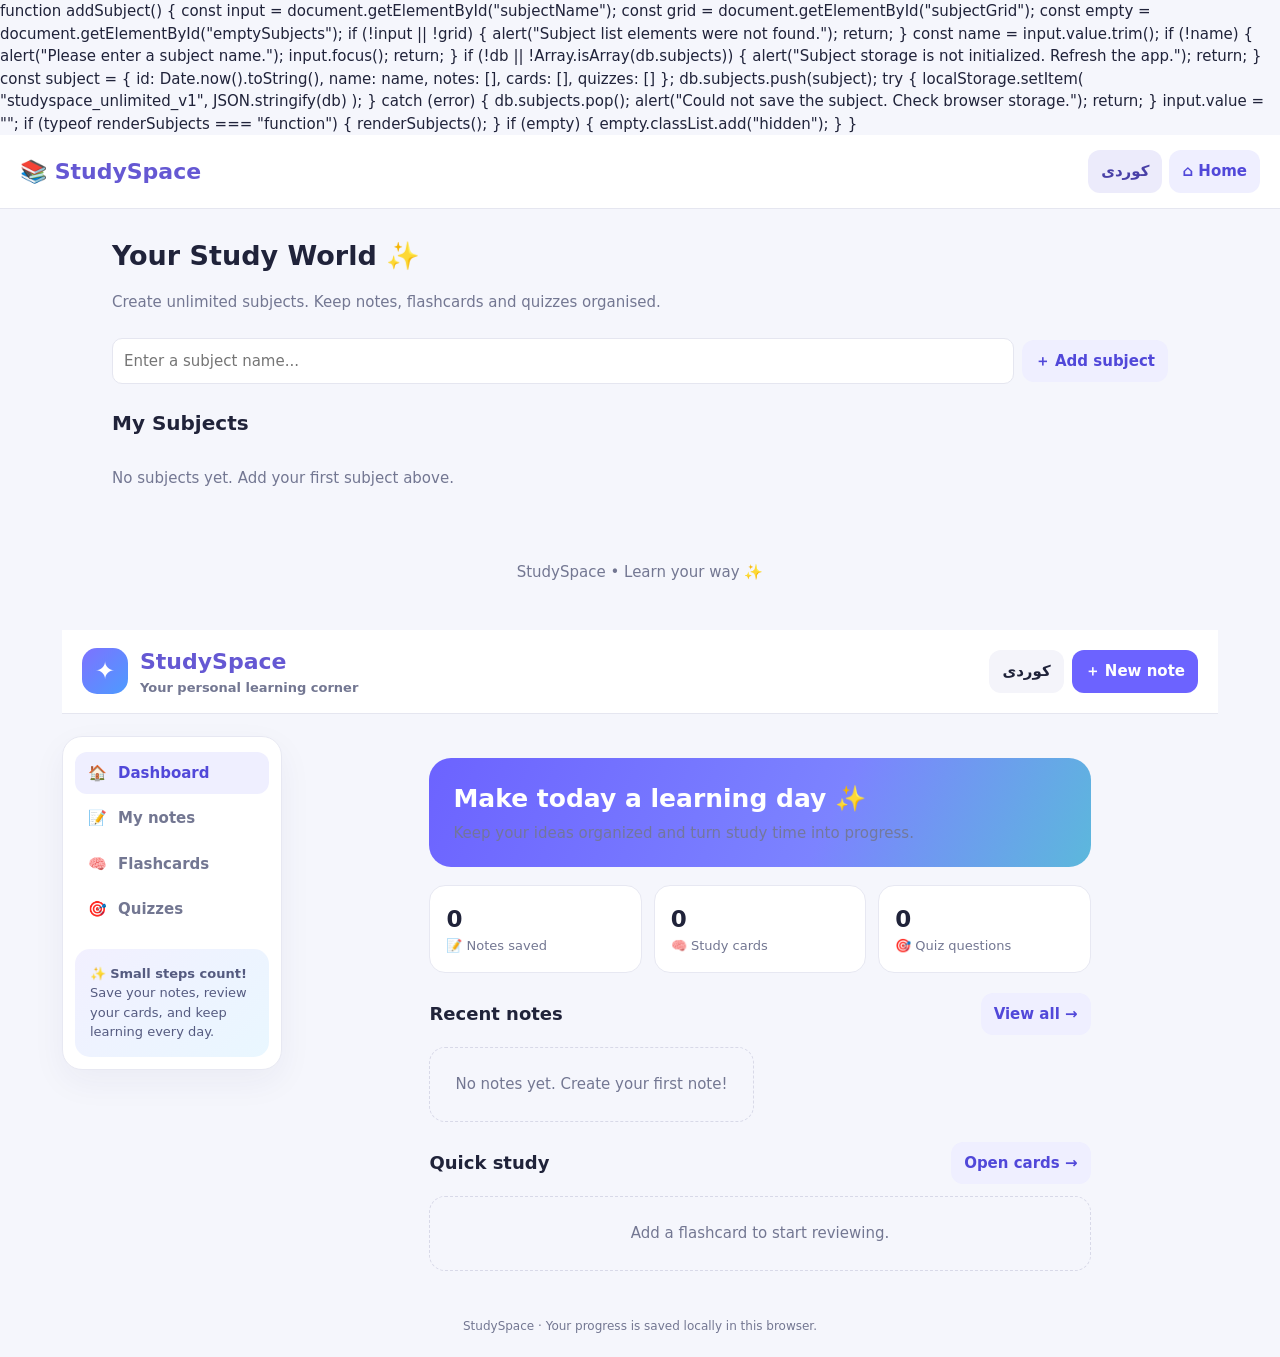
==== commit 8bf87d1b: "Update index.html" ====
--- a/index.html
+++ b/index.html
@@ -1,4 +1,57 @@
-
+function addSubject() {
+  const input = document.getElementById("subjectName");
+  const grid = document.getElementById("subjectGrid");
+  const empty = document.getElementById("emptySubjects");
+
+  if (!input || !grid) {
+    alert("Subject list elements were not found.");
+    return;
+  }
+
+  const name = input.value.trim();
+
+  if (!name) {
+    alert("Please enter a subject name.");
+    input.focus();
+    return;
+  }
+
+  if (!db || !Array.isArray(db.subjects)) {
+    alert("Subject storage is not initialized. Refresh the app.");
+    return;
+  }
+
+  const subject = {
+    id: Date.now().toString(),
+    name: name,
+    notes: [],
+    cards: [],
+    quizzes: []
+  };
+
+  db.subjects.push(subject);
+
+  try {
+    localStorage.setItem(
+      "studyspace_unlimited_v1",
+      JSON.stringify(db)
+    );
+  } catch (error) {
+    db.subjects.pop();
+    alert("Could not save the subject. Check browser storage.");
+    return;
+  }
+
+  input.value = "";
+
+  if (typeof renderSubjects === "function") {
+    renderSubjects();
+  }
+
+  if (empty) {
+    empty.classList.add("hidden");
+  }
+}
 <!DOCTYPE html>
 <html lang="en">
 <head>
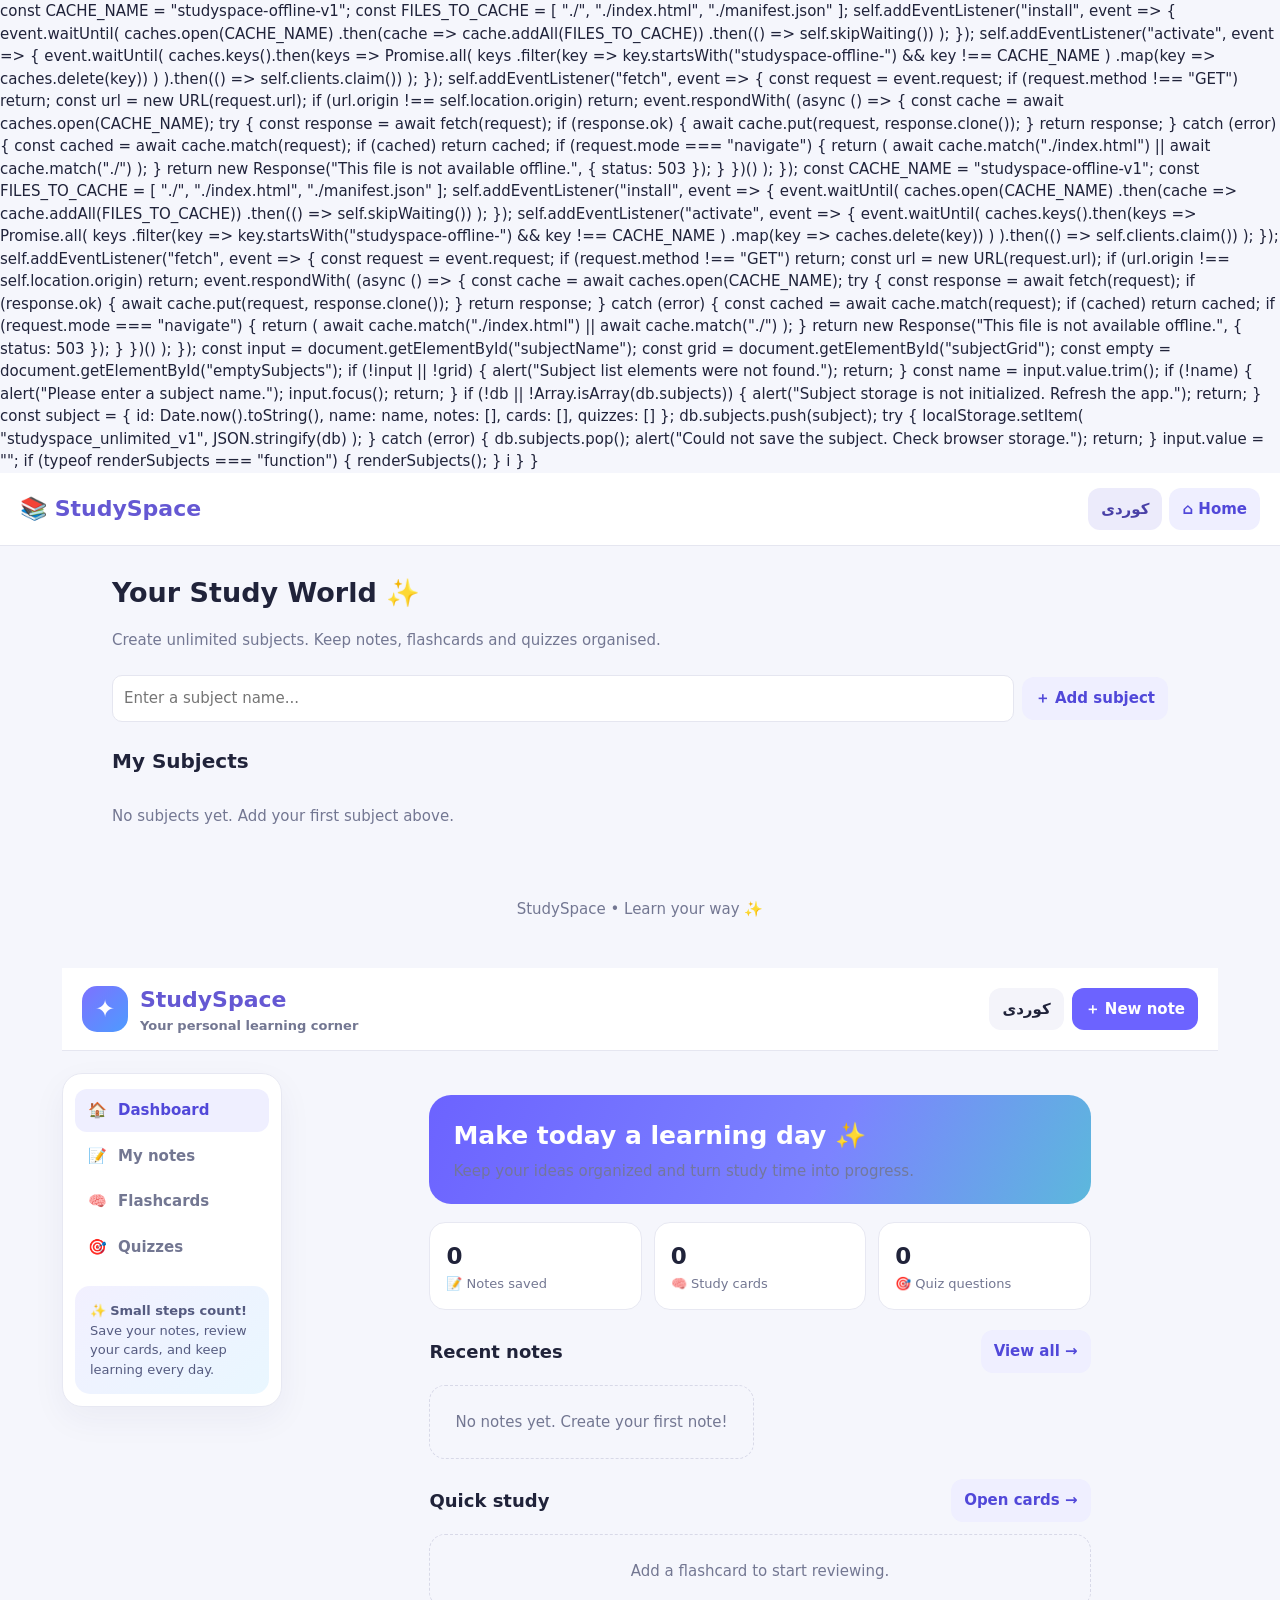
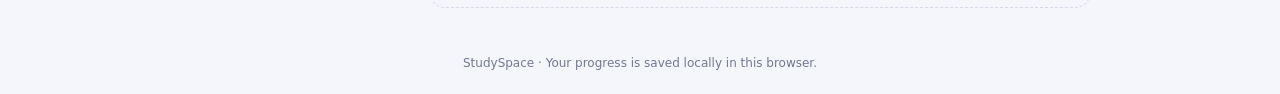
==== commit ca27a353: "Enhance offline caching and fetch response handling Refactor service worker for offline caching and " ====
--- a/index.html
+++ b/index.html
@@ -1,4 +1,148 @@
-function addSubject() {
+
+const CACHE_NAME = "studyspace-offline-v1";
+
+const FILES_TO_CACHE = [
+  "./",
+  "./index.html",
+  "./manifest.json"
+];
+
+self.addEventListener("install", event => {
+  event.waitUntil(
+    caches.open(CACHE_NAME)
+      .then(cache => cache.addAll(FILES_TO_CACHE))
+      .then(() => self.skipWaiting())
+  );
+});
+
+self.addEventListener("activate", event => {
+  event.waitUntil(
+    caches.keys().then(keys =>
+      Promise.all(
+        keys
+          .filter(key =>
+            key.startsWith("studyspace-offline-") &&
+            key !== CACHE_NAME
+          )
+          .map(key => caches.delete(key))
+      )
+    ).then(() => self.clients.claim())
+  );
+});
+
+self.addEventListener("fetch", event => {
+  const request = event.request;
+
+  if (request.method !== "GET") return;
+
+  const url = new URL(request.url);
+
+  if (url.origin !== self.location.origin) return;
+
+  event.respondWith(
+    (async () => {
+      const cache = await caches.open(CACHE_NAME);
+
+      try {
+        const response = await fetch(request);
+
+        if (response.ok) {
+          await cache.put(request, response.clone());
+        }
+
+        return response;
+      } catch (error) {
+        const cached = await cache.match(request);
+
+        if (cached) return cached;
+
+        if (request.mode === "navigate") {
+          return (
+            await cache.match("./index.html") ||
+            await cache.match("./")
+          );
+        }
+
+        return new Response("This file is not available offline.", {
+          status: 503
+        });
+      }
+    })()
+  );
+});
+
+const CACHE_NAME = "studyspace-offline-v1";
+
+const FILES_TO_CACHE = [
+  "./",
+  "./index.html",
+  "./manifest.json"
+];
+
+self.addEventListener("install", event => {
+  event.waitUntil(
+    caches.open(CACHE_NAME)
+      .then(cache => cache.addAll(FILES_TO_CACHE))
+      .then(() => self.skipWaiting())
+  );
+});
+
+self.addEventListener("activate", event => {
+  event.waitUntil(
+    caches.keys().then(keys =>
+      Promise.all(
+        keys
+          .filter(key =>
+            key.startsWith("studyspace-offline-") &&
+            key !== CACHE_NAME
+          )
+          .map(key => caches.delete(key))
+      )
+    ).then(() => self.clients.claim())
+  );
+});
+
+self.addEventListener("fetch", event => {
+  const request = event.request;
+
+  if (request.method !== "GET") return;
+
+  const url = new URL(request.url);
+
+  if (url.origin !== self.location.origin) return;
+
+  event.respondWith(
+    (async () => {
+      const cache = await caches.open(CACHE_NAME);
+
+      try {
+        const response = await fetch(request);
+
+        if (response.ok) {
+          await cache.put(request, response.clone());
+        }
+
+        return response;
+      } catch (error) {
+        const cached = await cache.match(request);
+
+        if (cached) return cached;
+
+        if (request.mode === "navigate") {
+          return (
+            await cache.match("./index.html") ||
+            await cache.match("./")
+          );
+        }
+
+        return new Response("This file is not available offline.", {
+          status: 503
+        });
+      }
+    })()
+  );
+});
+
   const input = document.getElementById("subjectName");
   const grid = document.getElementById("subjectGrid");
   const empty = document.getElementById("emptySubjects");
@@ -48,9 +192,7 @@
     renderSubjects();
   }
 
-  if (empty) {
-    empty.classList.add("hidden");
-  }
+  i }
 }
 <!DOCTYPE html>
 <html lang="en">
